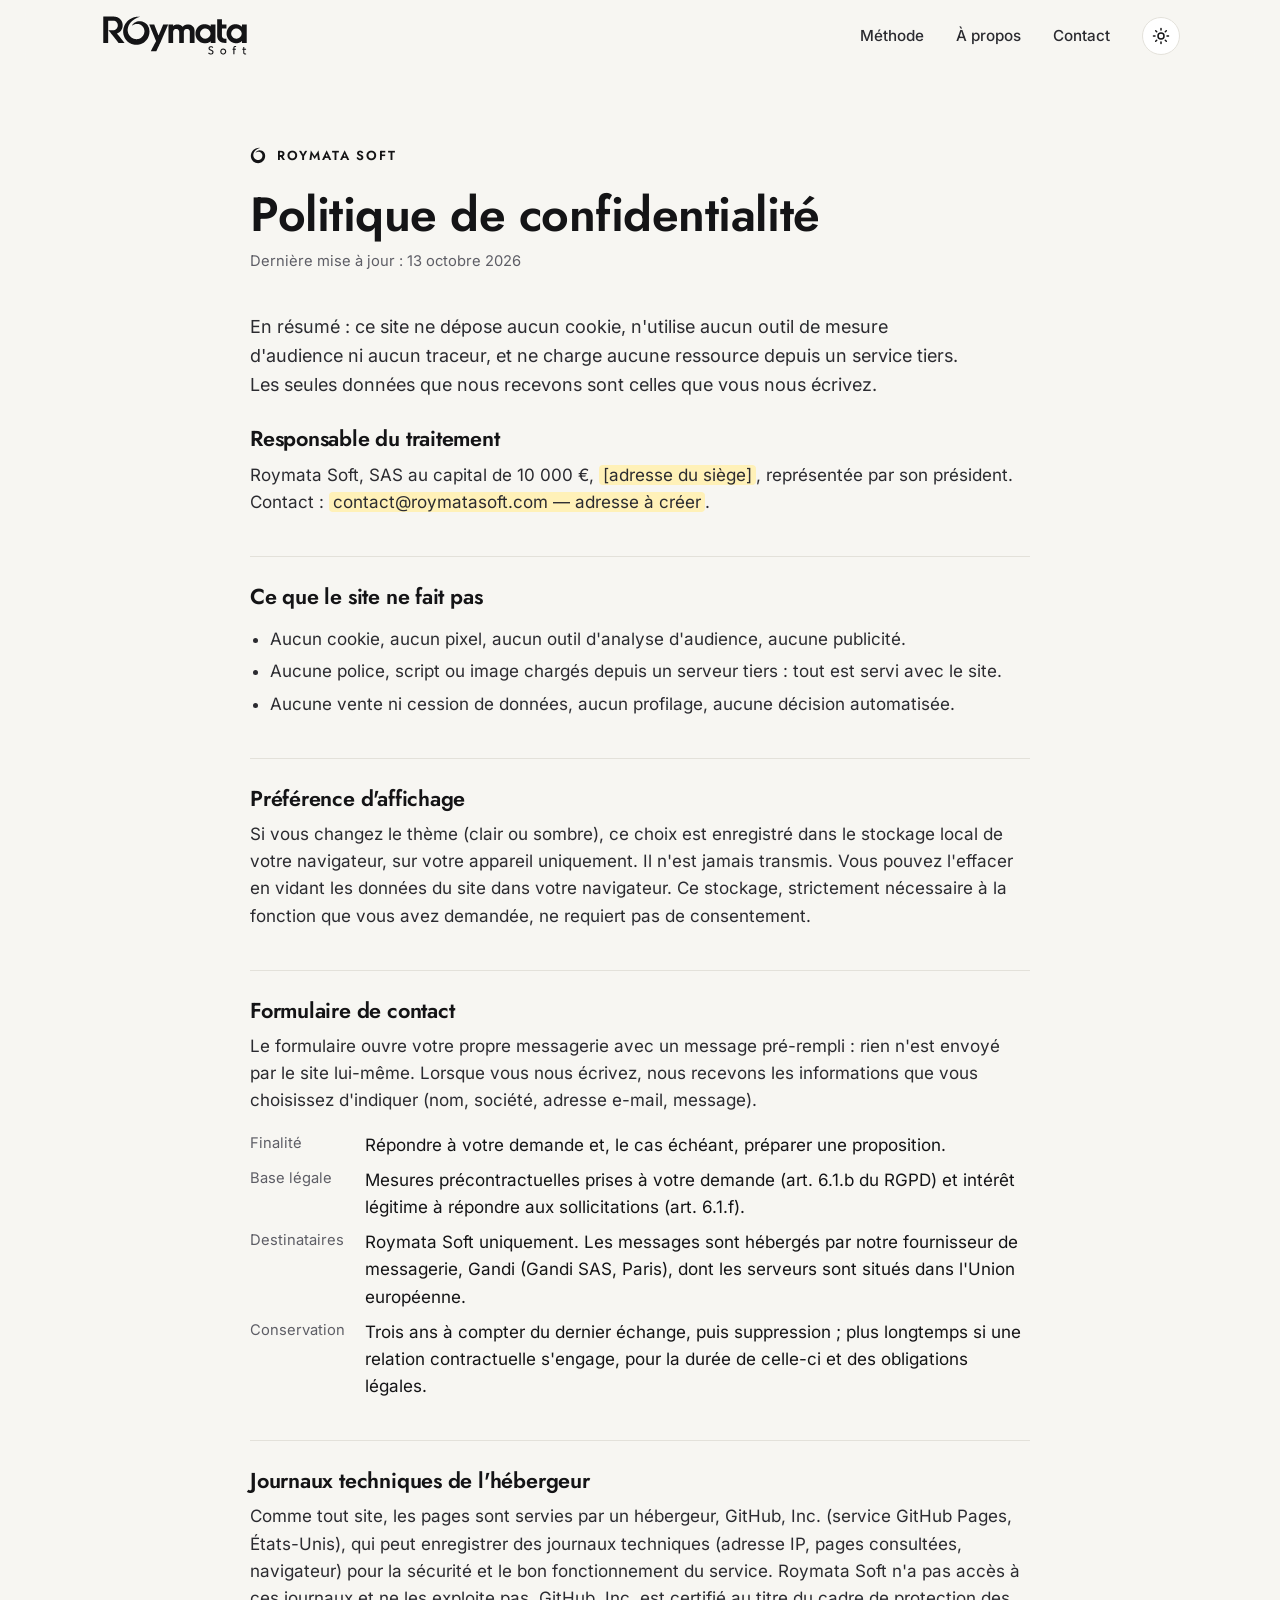
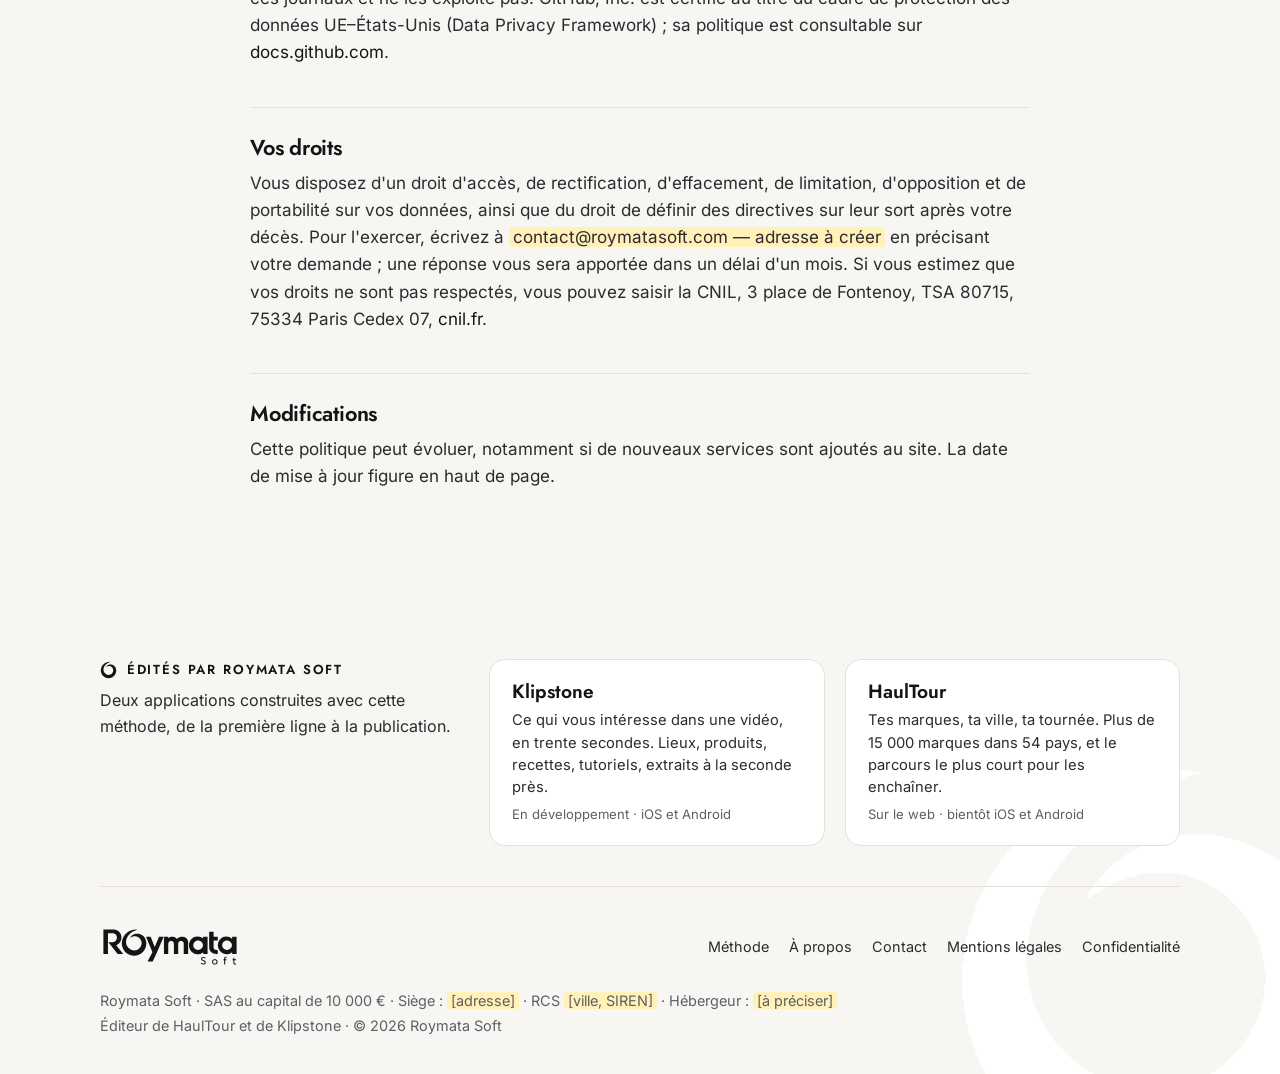
==== confidentialite/index.html @ a4905e88 "Pied de page : plus de liens vers Klipstone et HaulTour Co-Authored-By: Claude Fable 5.1 <noreply@an" ====
<!doctype html>
<html lang="fr">
<head>
<meta charset="utf-8">
<meta name="viewport" content="width=device-width, initial-scale=1">
<title>Politique de confidentialité — Roymata Soft</title>
<meta name="description" content="Politique de confidentialité de roymatasoft.com : aucun cookie, aucun traceur, données du formulaire de contact, vos droits.">
<meta name="robots" content="noindex, nofollow"><!-- brouillon : retirer cette ligne à la mise en ligne définitive -->
<link rel="icon" href="../assets/monogramme-noir.svg" type="image/svg+xml" media="(prefers-color-scheme: light)">
<link rel="icon" href="../assets/monogramme-blanc.svg" type="image/svg+xml" media="(prefers-color-scheme: dark)">
<script>
  (function(){try{var t=localStorage.getItem('theme');if(t)document.documentElement.setAttribute('data-theme',t);}catch(e){}})();
</script>
<style>
@font-face{font-family:'Inter';font-style:normal;font-weight:400;font-display:swap;src:url(../assets/fonts/inter-400-latin-ext.woff2) format('woff2');unicode-range:U+0100-02BA, U+02BD-02C5, U+02C7-02CC, U+02CE-02D7, U+02DD-02FF, U+0304, U+0308, U+0329, U+1D00-1DBF, U+1E00-1E9F, U+1EF2-1EFF, U+2020, U+20A0-20AB, U+20AD-20C4, U+2113, U+2C60-2C7F, U+A720-A7FF}
@font-face{font-family:'Inter';font-style:normal;font-weight:400;font-display:swap;src:url(../assets/fonts/inter-400-latin.woff2) format('woff2');unicode-range:U+0000-00FF, U+0131, U+0152-0153, U+02BB-02BC, U+02C6, U+02DA, U+02DC, U+0304, U+0308, U+0329, U+2000-206F, U+20AC, U+2122, U+2191, U+2193, U+2212, U+2215, U+FEFF, U+FFFD}
@font-face{font-family:'Inter';font-style:normal;font-weight:500;font-display:swap;src:url(../assets/fonts/inter-500-latin-ext.woff2) format('woff2');unicode-range:U+0100-02BA, U+02BD-02C5, U+02C7-02CC, U+02CE-02D7, U+02DD-02FF, U+0304, U+0308, U+0329, U+1D00-1DBF, U+1E00-1E9F, U+1EF2-1EFF, U+2020, U+20A0-20AB, U+20AD-20C4, U+2113, U+2C60-2C7F, U+A720-A7FF}
@font-face{font-family:'Inter';font-style:normal;font-weight:500;font-display:swap;src:url(../assets/fonts/inter-500-latin.woff2) format('woff2');unicode-range:U+0000-00FF, U+0131, U+0152-0153, U+02BB-02BC, U+02C6, U+02DA, U+02DC, U+0304, U+0308, U+0329, U+2000-206F, U+20AC, U+2122, U+2191, U+2193, U+2212, U+2215, U+FEFF, U+FFFD}
@font-face{font-family:'Inter';font-style:normal;font-weight:600;font-display:swap;src:url(../assets/fonts/inter-600-latin-ext.woff2) format('woff2');unicode-range:U+0100-02BA, U+02BD-02C5, U+02C7-02CC, U+02CE-02D7, U+02DD-02FF, U+0304, U+0308, U+0329, U+1D00-1DBF, U+1E00-1E9F, U+1EF2-1EFF, U+2020, U+20A0-20AB, U+20AD-20C4, U+2113, U+2C60-2C7F, U+A720-A7FF}
@font-face{font-family:'Inter';font-style:normal;font-weight:600;font-display:swap;src:url(../assets/fonts/inter-600-latin.woff2) format('woff2');unicode-range:U+0000-00FF, U+0131, U+0152-0153, U+02BB-02BC, U+02C6, U+02DA, U+02DC, U+0304, U+0308, U+0329, U+2000-206F, U+20AC, U+2122, U+2191, U+2193, U+2212, U+2215, U+FEFF, U+FFFD}
@font-face{font-family:'Jost';font-style:normal;font-weight:500;font-display:swap;src:url(../assets/fonts/jost-500-latin-ext.woff2) format('woff2');unicode-range:U+0100-02BA, U+02BD-02C5, U+02C7-02CC, U+02CE-02D7, U+02DD-02FF, U+0304, U+0308, U+0329, U+1D00-1DBF, U+1E00-1E9F, U+1EF2-1EFF, U+2020, U+20A0-20AB, U+20AD-20C4, U+2113, U+2C60-2C7F, U+A720-A7FF}
@font-face{font-family:'Jost';font-style:normal;font-weight:500;font-display:swap;src:url(../assets/fonts/jost-500-latin.woff2) format('woff2');unicode-range:U+0000-00FF, U+0131, U+0152-0153, U+02BB-02BC, U+02C6, U+02DA, U+02DC, U+0304, U+0308, U+0329, U+2000-206F, U+20AC, U+2122, U+2191, U+2193, U+2212, U+2215, U+FEFF, U+FFFD}
@font-face{font-family:'Jost';font-style:normal;font-weight:600;font-display:swap;src:url(../assets/fonts/jost-600-latin-ext.woff2) format('woff2');unicode-range:U+0100-02BA, U+02BD-02C5, U+02C7-02CC, U+02CE-02D7, U+02DD-02FF, U+0304, U+0308, U+0329, U+1D00-1DBF, U+1E00-1E9F, U+1EF2-1EFF, U+2020, U+20A0-20AB, U+20AD-20C4, U+2113, U+2C60-2C7F, U+A720-A7FF}
@font-face{font-family:'Jost';font-style:normal;font-weight:600;font-display:swap;src:url(../assets/fonts/jost-600-latin.woff2) format('woff2');unicode-range:U+0000-00FF, U+0131, U+0152-0153, U+02BB-02BC, U+02C6, U+02DA, U+02DC, U+0304, U+0308, U+0329, U+2000-206F, U+20AC, U+2122, U+2191, U+2193, U+2212, U+2215, U+FEFF, U+FFFD}
@font-face{font-family:'Jost';font-style:normal;font-weight:700;font-display:swap;src:url(../assets/fonts/jost-700-latin-ext.woff2) format('woff2');unicode-range:U+0100-02BA, U+02BD-02C5, U+02C7-02CC, U+02CE-02D7, U+02DD-02FF, U+0304, U+0308, U+0329, U+1D00-1DBF, U+1E00-1E9F, U+1EF2-1EFF, U+2020, U+20A0-20AB, U+20AD-20C4, U+2113, U+2C60-2C7F, U+A720-A7FF}
@font-face{font-family:'Jost';font-style:normal;font-weight:700;font-display:swap;src:url(../assets/fonts/jost-700-latin.woff2) format('woff2');unicode-range:U+0000-00FF, U+0131, U+0152-0153, U+02BB-02BC, U+02C6, U+02DA, U+02DC, U+0304, U+0308, U+0329, U+2000-206F, U+20AC, U+2122, U+2191, U+2193, U+2212, U+2215, U+FEFF, U+FFFD}
</style>
<style>
  /* ===== Charte Roymata Soft : jetons ===== */
  :root{
    --logo-url:url("data:image/svg+xml;utf8,%3Csvg xmlns='http://www.w3.org/2000/svg' viewBox='52 445 1151 333'%3E%3Cpath fill='black' fill-rule='evenodd' d='M 996 713 L 995 714 L 993 714 L 992 715 L 990 715 L 988 717 L 987 717 L 982 722 L 982 723 L 980 725 L 980 727 L 979 728 L 979 731 L 978 732 L 978 739 L 979 740 L 979 743 L 980 744 L 980 746 L 981 747 L 981 748 L 984 751 L 984 752 L 985 752 L 988 755 L 989 755 L 992 757 L 994 757 L 995 758 L 1006 758 L 1007 757 L 1009 757 L 1010 756 L 1012 756 L 1013 755 L 1014 755 L 1020 749 L 1020 748 L 1022 746 L 1022 744 L 1023 743 L 1023 741 L 1024 740 L 1024 731 L 1023 730 L 1023 728 L 1022 727 L 1022 725 L 1020 723 L 1020 722 L 1015 717 L 1014 717 L 1009 714 L 1006 714 L 1005 713 Z M 1001 720 L 1002 721 L 1006 721 L 1008 723 L 1009 723 L 1013 727 L 1013 728 L 1015 731 L 1015 740 L 1014 741 L 1013 744 L 1008 749 L 1007 749 L 1006 750 L 1004 750 L 1003 751 L 999 751 L 998 750 L 996 750 L 995 749 L 994 749 L 992 747 L 991 747 L 990 746 L 990 745 L 988 743 L 988 742 L 987 741 L 987 730 L 988 729 L 988 728 L 994 722 L 995 722 L 996 721 L 1000 721 Z M 1156 701 L 1156 713 L 1155 714 L 1149 714 L 1149 721 L 1155 721 L 1156 722 L 1156 748 L 1157 749 L 1157 751 L 1159 753 L 1159 754 L 1160 755 L 1161 755 L 1163 757 L 1165 757 L 1166 758 L 1176 758 L 1177 757 L 1179 757 L 1179 755 L 1178 754 L 1178 750 L 1175 750 L 1174 751 L 1172 751 L 1171 750 L 1168 750 L 1165 747 L 1165 746 L 1164 745 L 1164 723 L 1166 721 L 1178 721 L 1178 714 L 1166 714 L 1164 712 L 1164 701 Z M 902 694 L 901 695 L 898 695 L 897 696 L 896 696 L 894 698 L 893 698 L 890 701 L 890 702 L 888 705 L 888 707 L 887 708 L 887 713 L 888 714 L 888 717 L 889 718 L 889 719 L 894 724 L 897 725 L 899 727 L 901 727 L 902 728 L 903 728 L 906 730 L 908 730 L 909 731 L 910 731 L 912 733 L 913 733 L 915 735 L 915 736 L 917 739 L 917 743 L 916 744 L 916 745 L 911 750 L 908 750 L 907 751 L 904 751 L 903 750 L 900 750 L 899 749 L 896 748 L 891 743 L 890 743 L 884 749 L 887 752 L 888 752 L 893 756 L 895 756 L 896 757 L 898 757 L 899 758 L 911 758 L 912 757 L 915 757 L 916 756 L 917 756 L 919 754 L 920 754 L 924 749 L 924 747 L 925 746 L 925 743 L 926 742 L 926 739 L 925 738 L 925 734 L 924 733 L 924 732 L 922 730 L 922 729 L 920 727 L 919 727 L 917 725 L 916 725 L 915 724 L 914 724 L 909 721 L 907 721 L 906 720 L 905 720 L 904 719 L 901 718 L 896 713 L 896 708 L 897 707 L 897 706 L 899 704 L 900 704 L 903 702 L 909 702 L 910 703 L 912 703 L 914 705 L 915 705 L 918 708 L 919 708 L 921 706 L 921 705 L 924 702 L 920 698 L 919 698 L 914 695 L 911 695 L 910 694 Z M 1101 693 L 1097 693 L 1096 692 L 1092 692 L 1091 693 L 1088 693 L 1087 694 L 1086 694 L 1081 699 L 1081 700 L 1080 701 L 1080 704 L 1079 705 L 1079 713 L 1078 714 L 1073 714 L 1073 721 L 1078 721 L 1079 722 L 1079 756 L 1080 757 L 1088 757 L 1088 722 L 1089 721 L 1099 721 L 1099 714 L 1089 714 L 1088 713 L 1088 705 L 1089 704 L 1089 703 L 1091 701 L 1092 701 L 1093 700 L 1098 700 L 1099 701 L 1100 701 L 1100 698 L 1101 697 Z M 577 526 L 577 669 L 613 669 L 613 582 L 614 581 L 614 578 L 615 577 L 615 575 L 616 574 L 617 571 L 624 564 L 625 564 L 628 562 L 630 562 L 631 561 L 642 561 L 643 562 L 645 562 L 646 563 L 649 564 L 654 568 L 654 569 L 656 571 L 656 572 L 659 577 L 659 582 L 660 583 L 660 669 L 695 669 L 696 668 L 696 580 L 697 579 L 697 576 L 698 575 L 699 572 L 701 570 L 701 569 L 704 566 L 705 566 L 707 564 L 708 564 L 713 561 L 725 561 L 726 562 L 728 562 L 729 563 L 732 564 L 739 571 L 739 572 L 741 575 L 741 577 L 742 578 L 742 668 L 743 669 L 778 669 L 779 668 L 779 569 L 778 568 L 778 563 L 777 562 L 777 559 L 776 558 L 776 556 L 775 555 L 775 554 L 774 553 L 774 552 L 773 551 L 772 548 L 770 546 L 770 545 L 762 537 L 761 537 L 758 534 L 757 534 L 756 533 L 755 533 L 754 532 L 753 532 L 748 529 L 746 529 L 745 528 L 741 528 L 740 527 L 735 527 L 734 526 L 722 526 L 721 527 L 716 527 L 715 528 L 712 528 L 711 529 L 709 529 L 708 530 L 706 530 L 705 531 L 704 531 L 703 532 L 702 532 L 701 533 L 698 534 L 696 536 L 695 536 L 692 539 L 691 539 L 686 544 L 678 536 L 677 536 L 672 532 L 671 532 L 670 531 L 668 531 L 667 530 L 666 530 L 665 529 L 663 529 L 662 528 L 659 528 L 658 527 L 653 527 L 652 526 L 639 526 L 638 527 L 634 527 L 633 528 L 630 528 L 627 530 L 625 530 L 624 531 L 621 532 L 619 534 L 618 534 L 614 538 L 613 537 L 613 526 Z M 574 526 L 537 526 L 535 528 L 535 529 L 534 530 L 534 532 L 533 533 L 533 534 L 531 537 L 531 539 L 529 542 L 529 544 L 528 545 L 528 546 L 526 549 L 526 551 L 524 554 L 524 556 L 521 561 L 521 563 L 518 568 L 518 570 L 517 571 L 517 572 L 515 575 L 515 577 L 512 582 L 512 584 L 510 587 L 510 589 L 509 590 L 509 591 L 507 594 L 507 596 L 504 601 L 504 603 L 502 606 L 502 608 L 500 610 L 498 608 L 498 606 L 496 603 L 496 601 L 495 600 L 495 598 L 493 595 L 493 593 L 492 592 L 492 591 L 491 590 L 491 588 L 489 585 L 489 583 L 488 582 L 488 580 L 486 577 L 486 575 L 485 574 L 485 572 L 482 567 L 482 565 L 481 564 L 481 563 L 480 562 L 480 560 L 478 557 L 478 555 L 477 554 L 477 552 L 475 549 L 475 547 L 473 544 L 473 542 L 472 541 L 472 539 L 470 536 L 470 534 L 468 531 L 468 529 L 467 528 L 467 527 L 466 526 L 428 526 L 428 527 L 429 528 L 429 530 L 431 533 L 431 535 L 433 538 L 433 540 L 436 545 L 436 547 L 438 550 L 438 552 L 439 553 L 439 554 L 440 555 L 440 557 L 442 560 L 442 562 L 444 565 L 444 567 L 445 568 L 445 569 L 447 572 L 447 574 L 450 579 L 450 581 L 452 584 L 452 586 L 454 589 L 454 591 L 457 596 L 457 598 L 459 601 L 459 603 L 460 604 L 460 605 L 462 608 L 462 610 L 465 615 L 465 617 L 467 620 L 467 622 L 469 625 L 469 627 L 471 630 L 471 632 L 473 635 L 473 637 L 475 640 L 475 642 L 478 647 L 478 649 L 479 650 L 479 651 L 480 652 L 480 654 L 481 655 L 481 656 L 479 658 L 479 659 L 478 660 L 477 663 L 475 665 L 475 666 L 474 667 L 474 668 L 473 669 L 473 670 L 472 671 L 472 672 L 471 673 L 471 674 L 470 675 L 470 676 L 469 677 L 468 680 L 466 682 L 466 683 L 465 684 L 465 685 L 464 686 L 464 687 L 463 688 L 463 689 L 462 690 L 462 691 L 461 692 L 461 693 L 460 694 L 460 695 L 459 696 L 459 697 L 458 698 L 458 699 L 457 700 L 456 703 L 454 705 L 454 706 L 453 707 L 453 708 L 452 709 L 452 710 L 451 711 L 451 712 L 450 713 L 450 714 L 449 715 L 449 716 L 448 717 L 448 718 L 447 719 L 446 722 L 444 724 L 444 725 L 443 726 L 443 728 L 440 733 L 483 733 L 483 732 L 484 731 L 484 730 L 485 729 L 485 728 L 488 723 L 488 721 L 489 720 L 489 719 L 490 718 L 490 717 L 491 716 L 491 715 L 494 710 L 494 708 L 495 707 L 495 706 L 496 705 L 496 704 L 497 703 L 497 702 L 498 701 L 498 700 L 499 699 L 499 698 L 500 697 L 500 696 L 501 695 L 501 694 L 502 693 L 502 692 L 505 687 L 505 685 L 506 684 L 506 683 L 507 682 L 507 681 L 508 680 L 508 679 L 509 678 L 509 677 L 510 676 L 510 675 L 511 674 L 511 673 L 512 672 L 512 671 L 515 666 L 515 664 L 516 663 L 516 662 L 519 657 L 519 655 L 522 650 L 522 648 L 523 647 L 523 646 L 525 643 L 525 641 L 528 636 L 528 634 L 530 631 L 530 629 L 531 628 L 531 627 L 534 622 L 534 620 L 537 615 L 537 613 L 539 610 L 539 608 L 540 607 L 540 606 L 543 601 L 543 599 L 545 596 L 545 594 L 546 593 L 546 592 L 549 587 L 549 585 L 552 580 L 552 578 L 555 573 L 555 571 L 558 566 L 558 564 L 561 559 L 561 557 L 564 552 L 564 550 L 565 549 L 565 548 L 566 547 L 566 546 L 569 541 L 569 539 L 571 536 L 571 534 L 572 533 L 572 532 L 575 527 Z M 1044 548 L 1044 549 L 1041 552 L 1041 553 L 1039 555 L 1038 558 L 1036 560 L 1036 561 L 1033 566 L 1033 568 L 1031 571 L 1031 573 L 1030 574 L 1030 576 L 1029 577 L 1029 581 L 1028 582 L 1028 587 L 1027 588 L 1027 606 L 1028 607 L 1028 611 L 1029 612 L 1029 615 L 1030 616 L 1030 618 L 1031 619 L 1031 621 L 1032 622 L 1032 624 L 1033 625 L 1033 626 L 1034 627 L 1034 628 L 1035 629 L 1035 630 L 1036 631 L 1037 634 L 1039 636 L 1039 637 L 1041 639 L 1041 640 L 1044 643 L 1044 644 L 1054 654 L 1055 654 L 1058 657 L 1059 657 L 1064 661 L 1065 661 L 1066 662 L 1067 662 L 1068 663 L 1069 663 L 1070 664 L 1071 664 L 1076 667 L 1078 667 L 1079 668 L 1081 668 L 1082 669 L 1085 669 L 1086 670 L 1090 670 L 1091 671 L 1113 671 L 1114 670 L 1117 670 L 1118 669 L 1121 669 L 1122 668 L 1124 668 L 1125 667 L 1126 667 L 1127 666 L 1128 666 L 1129 665 L 1130 665 L 1131 664 L 1134 663 L 1136 661 L 1137 661 L 1139 659 L 1140 659 L 1144 655 L 1145 655 L 1146 656 L 1146 669 L 1183 669 L 1183 527 L 1182 526 L 1146 526 L 1146 539 L 1145 540 L 1146 541 L 1144 543 L 1139 538 L 1138 538 L 1133 534 L 1132 534 L 1131 533 L 1130 533 L 1129 532 L 1128 532 L 1123 529 L 1121 529 L 1120 528 L 1118 528 L 1117 527 L 1115 527 L 1114 526 L 1110 526 L 1109 525 L 1104 525 L 1103 524 L 1090 524 L 1089 525 L 1083 525 L 1082 526 L 1079 526 L 1078 527 L 1075 527 L 1074 528 L 1072 528 L 1071 529 L 1070 529 L 1069 530 L 1068 530 L 1067 531 L 1066 531 L 1065 532 L 1064 532 L 1063 533 L 1060 534 L 1058 536 L 1057 536 L 1055 538 L 1054 538 Z M 1094 558 L 1111 558 L 1112 559 L 1114 559 L 1115 560 L 1117 560 L 1118 561 L 1119 561 L 1120 562 L 1123 563 L 1125 565 L 1126 565 L 1130 569 L 1131 569 L 1133 571 L 1133 572 L 1137 576 L 1137 577 L 1139 579 L 1139 580 L 1141 583 L 1141 585 L 1142 586 L 1142 588 L 1143 589 L 1143 593 L 1144 594 L 1144 600 L 1143 601 L 1143 605 L 1142 606 L 1142 608 L 1141 609 L 1141 611 L 1140 612 L 1140 613 L 1138 615 L 1138 616 L 1136 618 L 1136 619 L 1128 627 L 1127 627 L 1122 631 L 1121 631 L 1118 633 L 1116 633 L 1115 634 L 1113 634 L 1112 635 L 1108 635 L 1107 636 L 1099 636 L 1098 635 L 1094 635 L 1093 634 L 1090 634 L 1089 633 L 1088 633 L 1087 632 L 1086 632 L 1085 631 L 1082 630 L 1080 628 L 1079 628 L 1069 618 L 1068 615 L 1066 613 L 1066 611 L 1064 608 L 1064 605 L 1063 604 L 1063 599 L 1062 598 L 1062 596 L 1063 595 L 1063 589 L 1064 588 L 1064 586 L 1065 585 L 1065 583 L 1066 582 L 1066 581 L 1067 580 L 1068 577 L 1070 575 L 1070 574 L 1080 564 L 1081 564 L 1082 563 L 1083 563 L 1088 560 L 1090 560 L 1091 559 L 1093 559 Z M 803 548 L 803 549 L 800 552 L 800 553 L 796 558 L 796 559 L 795 560 L 795 561 L 794 562 L 794 563 L 791 568 L 791 570 L 790 571 L 790 573 L 789 574 L 789 576 L 788 577 L 788 580 L 787 581 L 787 586 L 786 587 L 786 608 L 787 609 L 787 613 L 788 614 L 788 617 L 789 618 L 789 620 L 790 621 L 790 623 L 791 624 L 791 626 L 792 627 L 792 628 L 793 629 L 793 630 L 794 631 L 794 632 L 795 633 L 796 636 L 798 638 L 798 639 L 800 641 L 800 642 L 804 646 L 804 647 L 812 655 L 813 655 L 816 658 L 817 658 L 819 660 L 822 661 L 824 663 L 825 663 L 828 665 L 830 665 L 833 667 L 835 667 L 836 668 L 838 668 L 839 669 L 841 669 L 842 670 L 847 670 L 848 671 L 859 671 L 860 672 L 861 672 L 862 671 L 872 671 L 873 670 L 877 670 L 878 669 L 881 669 L 884 667 L 886 667 L 887 666 L 888 666 L 889 665 L 890 665 L 891 664 L 894 663 L 896 661 L 897 661 L 899 659 L 900 659 L 903 656 L 904 657 L 904 668 L 905 669 L 941 669 L 941 526 L 905 526 L 904 527 L 904 539 L 903 540 L 902 540 L 899 537 L 898 537 L 896 535 L 895 535 L 894 534 L 893 534 L 892 533 L 891 533 L 890 532 L 889 532 L 884 529 L 882 529 L 881 528 L 879 528 L 878 527 L 876 527 L 875 526 L 871 526 L 870 525 L 864 525 L 863 524 L 849 524 L 848 525 L 842 525 L 841 526 L 838 526 L 837 527 L 835 527 L 834 528 L 832 528 L 831 529 L 829 529 L 828 530 L 827 530 L 826 531 L 825 531 L 824 532 L 821 533 L 819 535 L 818 535 L 816 537 L 815 537 L 812 540 L 811 540 Z M 853 558 L 869 558 L 870 559 L 872 559 L 873 560 L 875 560 L 876 561 L 878 561 L 879 562 L 880 562 L 882 564 L 883 564 L 885 566 L 886 566 L 894 574 L 894 575 L 897 578 L 897 579 L 900 584 L 900 586 L 901 587 L 901 590 L 902 591 L 902 603 L 901 604 L 901 607 L 900 608 L 900 610 L 899 611 L 898 614 L 896 616 L 896 617 L 894 619 L 894 620 L 888 626 L 887 626 L 884 629 L 883 629 L 881 631 L 880 631 L 879 632 L 877 632 L 876 633 L 875 633 L 874 634 L 872 634 L 871 635 L 866 635 L 865 636 L 857 636 L 856 635 L 852 635 L 851 634 L 849 634 L 846 632 L 844 632 L 843 631 L 842 631 L 840 629 L 839 629 L 836 626 L 835 626 L 831 622 L 831 621 L 828 618 L 828 617 L 826 615 L 826 614 L 824 611 L 824 609 L 823 608 L 823 605 L 822 604 L 822 599 L 821 598 L 821 596 L 822 595 L 822 589 L 823 588 L 823 586 L 824 585 L 824 583 L 825 582 L 825 581 L 826 580 L 827 577 L 829 575 L 829 574 L 838 565 L 839 565 L 841 563 L 842 563 L 847 560 L 849 560 L 850 559 L 852 559 Z M 954 485 L 954 621 L 955 622 L 955 626 L 956 627 L 956 630 L 957 631 L 957 633 L 959 636 L 959 638 L 960 639 L 961 642 L 963 644 L 963 645 L 966 648 L 966 649 L 973 656 L 974 656 L 977 659 L 978 659 L 979 660 L 980 660 L 981 661 L 982 661 L 983 662 L 984 662 L 989 665 L 991 665 L 992 666 L 995 666 L 996 667 L 999 667 L 1000 668 L 1009 668 L 1010 669 L 1025 669 L 1026 668 L 1026 636 L 1010 636 L 1009 635 L 1006 635 L 1005 634 L 1004 634 L 1003 633 L 1000 632 L 994 626 L 994 625 L 992 622 L 992 620 L 991 619 L 991 559 L 992 558 L 1026 558 L 1026 527 L 1025 526 L 992 526 L 991 525 L 991 485 Z M 357 467 L 351 467 L 350 466 L 335 466 L 334 467 L 326 467 L 325 468 L 320 468 L 319 469 L 316 469 L 315 470 L 312 470 L 311 471 L 309 471 L 308 472 L 306 472 L 305 473 L 303 473 L 302 474 L 300 474 L 297 476 L 295 476 L 294 477 L 293 477 L 292 478 L 291 478 L 290 479 L 289 479 L 288 480 L 285 481 L 283 483 L 280 484 L 278 486 L 277 486 L 275 488 L 274 488 L 271 491 L 270 491 L 267 494 L 266 494 L 253 507 L 253 508 L 249 512 L 249 513 L 246 516 L 246 517 L 242 522 L 242 523 L 241 524 L 241 525 L 240 526 L 240 527 L 239 528 L 239 529 L 238 530 L 238 531 L 237 532 L 237 533 L 234 538 L 234 540 L 233 541 L 233 543 L 232 544 L 232 546 L 231 547 L 231 549 L 230 550 L 230 552 L 229 553 L 229 556 L 228 557 L 228 562 L 227 563 L 227 570 L 226 571 L 226 590 L 227 591 L 227 597 L 228 598 L 228 603 L 229 604 L 229 607 L 230 608 L 230 610 L 231 611 L 231 613 L 232 614 L 232 616 L 233 617 L 233 619 L 235 622 L 235 624 L 236 625 L 236 626 L 237 627 L 237 628 L 238 629 L 239 632 L 241 634 L 241 635 L 242 636 L 242 637 L 244 639 L 244 640 L 247 643 L 247 644 L 251 648 L 251 649 L 261 659 L 262 659 L 266 663 L 267 663 L 270 666 L 271 666 L 273 668 L 276 669 L 278 671 L 279 671 L 280 672 L 281 672 L 282 673 L 283 673 L 284 674 L 285 674 L 290 677 L 292 677 L 293 678 L 295 678 L 296 679 L 298 679 L 299 680 L 301 680 L 302 681 L 306 681 L 307 682 L 311 682 L 312 683 L 320 683 L 321 684 L 337 684 L 338 683 L 345 683 L 346 682 L 350 682 L 351 681 L 354 681 L 355 680 L 358 680 L 359 679 L 361 679 L 362 678 L 364 678 L 367 676 L 369 676 L 370 675 L 371 675 L 372 674 L 373 674 L 374 673 L 377 672 L 379 670 L 382 669 L 384 667 L 385 667 L 387 665 L 388 665 L 391 662 L 392 662 L 407 647 L 407 646 L 410 643 L 410 642 L 413 639 L 414 636 L 416 634 L 416 633 L 417 632 L 417 631 L 418 630 L 418 629 L 419 628 L 419 627 L 422 622 L 422 620 L 423 619 L 423 617 L 425 614 L 425 611 L 426 610 L 426 607 L 427 606 L 427 603 L 428 602 L 428 598 L 429 597 L 429 588 L 430 587 L 430 577 L 429 576 L 429 568 L 428 567 L 428 563 L 427 562 L 427 558 L 426 557 L 426 555 L 425 554 L 425 551 L 424 550 L 424 548 L 421 543 L 421 541 L 419 539 L 418 536 L 416 534 L 416 533 L 414 531 L 414 530 L 411 527 L 411 526 L 405 520 L 404 520 L 400 516 L 399 516 L 394 512 L 393 512 L 392 511 L 391 511 L 390 510 L 389 510 L 388 509 L 387 509 L 382 506 L 380 506 L 379 505 L 377 505 L 376 504 L 373 504 L 372 503 L 369 503 L 368 502 L 363 502 L 362 501 L 344 501 L 343 502 L 338 502 L 337 503 L 334 503 L 333 504 L 331 504 L 330 505 L 328 505 L 327 506 L 326 506 L 325 507 L 324 507 L 323 508 L 322 508 L 321 509 L 320 509 L 319 510 L 316 511 L 314 513 L 313 513 L 310 516 L 309 516 L 300 525 L 300 526 L 297 529 L 297 530 L 295 532 L 295 533 L 293 536 L 296 535 L 298 533 L 301 532 L 303 530 L 304 530 L 305 529 L 306 529 L 311 526 L 313 526 L 316 524 L 319 524 L 320 523 L 323 523 L 324 522 L 343 522 L 344 523 L 348 523 L 349 524 L 351 524 L 352 525 L 354 525 L 355 526 L 356 526 L 357 527 L 358 527 L 359 528 L 360 528 L 361 529 L 364 530 L 366 532 L 367 532 L 379 544 L 379 545 L 382 548 L 382 549 L 383 550 L 383 551 L 384 552 L 384 553 L 387 558 L 387 560 L 388 561 L 388 564 L 389 565 L 389 568 L 390 569 L 390 574 L 391 575 L 391 582 L 390 583 L 390 589 L 389 590 L 389 593 L 388 594 L 388 597 L 387 598 L 387 600 L 386 601 L 386 602 L 385 603 L 385 604 L 384 605 L 384 606 L 383 607 L 382 610 L 380 612 L 380 613 L 378 615 L 378 616 L 367 627 L 366 627 L 363 630 L 362 630 L 360 632 L 359 632 L 358 633 L 357 633 L 352 636 L 350 636 L 349 637 L 347 637 L 346 638 L 342 638 L 341 639 L 335 639 L 334 640 L 325 640 L 324 639 L 318 639 L 317 638 L 314 638 L 313 637 L 310 637 L 309 636 L 307 636 L 306 635 L 305 635 L 304 634 L 303 634 L 302 633 L 301 633 L 300 632 L 299 632 L 298 631 L 295 630 L 293 628 L 292 628 L 289 625 L 288 625 L 276 613 L 276 612 L 273 609 L 273 608 L 271 606 L 271 605 L 270 604 L 270 603 L 269 602 L 269 601 L 268 600 L 268 599 L 265 594 L 265 592 L 264 591 L 264 588 L 263 587 L 263 584 L 262 583 L 262 577 L 261 576 L 261 563 L 262 562 L 262 556 L 263 555 L 263 551 L 264 550 L 264 547 L 265 546 L 265 544 L 266 543 L 266 541 L 267 540 L 267 539 L 268 538 L 268 536 L 269 535 L 269 534 L 270 533 L 270 532 L 271 531 L 271 530 L 272 529 L 273 526 L 275 524 L 276 521 L 279 518 L 279 517 L 282 514 L 282 513 L 288 507 L 288 506 L 293 501 L 294 501 L 300 495 L 301 495 L 308 489 L 309 489 L 314 485 L 317 484 L 319 482 L 320 482 L 321 481 L 322 481 L 323 480 L 324 480 L 325 479 L 326 479 L 327 478 L 328 478 L 333 475 L 335 475 L 336 474 L 337 474 L 338 473 L 340 473 L 343 471 L 345 471 L 346 470 L 348 470 L 349 469 L 351 469 L 352 468 L 355 468 L 356 467 Z M 73 465 L 72 466 L 72 668 L 73 669 L 109 669 L 110 668 L 110 498 L 111 497 L 157 497 L 158 498 L 160 498 L 161 499 L 163 499 L 164 500 L 167 501 L 170 504 L 171 504 L 176 509 L 176 510 L 179 513 L 179 514 L 180 515 L 180 516 L 183 521 L 183 524 L 184 525 L 184 531 L 185 532 L 185 534 L 184 535 L 184 541 L 183 542 L 183 545 L 181 548 L 181 550 L 179 552 L 178 555 L 174 559 L 174 560 L 173 561 L 172 561 L 168 565 L 167 565 L 165 567 L 164 567 L 163 568 L 161 568 L 160 569 L 158 569 L 157 570 L 153 570 L 152 571 L 112 571 L 115 574 L 115 575 L 120 580 L 120 581 L 125 586 L 125 587 L 129 591 L 129 592 L 133 596 L 133 597 L 137 601 L 137 602 L 142 607 L 142 608 L 145 611 L 145 612 L 149 616 L 149 617 L 152 620 L 152 621 L 157 626 L 157 627 L 160 630 L 160 631 L 164 635 L 164 636 L 172 645 L 172 646 L 175 649 L 175 650 L 179 654 L 179 655 L 182 658 L 182 659 L 186 663 L 186 664 L 189 667 L 189 668 L 190 669 L 236 669 L 236 668 L 234 666 L 234 665 L 230 661 L 230 660 L 226 656 L 226 655 L 222 651 L 222 650 L 218 646 L 218 645 L 214 641 L 214 640 L 210 636 L 210 635 L 206 631 L 206 630 L 202 626 L 202 625 L 198 621 L 198 620 L 194 616 L 194 615 L 190 611 L 190 610 L 186 606 L 186 605 L 182 601 L 182 600 L 179 597 L 179 596 L 180 595 L 181 595 L 182 594 L 184 594 L 185 593 L 186 593 L 187 592 L 190 591 L 192 589 L 193 589 L 196 586 L 197 586 L 209 574 L 209 573 L 213 568 L 213 567 L 214 566 L 214 565 L 215 564 L 215 563 L 218 558 L 218 556 L 219 555 L 219 553 L 220 552 L 220 549 L 221 548 L 221 543 L 222 542 L 222 523 L 221 522 L 221 517 L 220 516 L 220 513 L 219 512 L 219 510 L 218 509 L 218 507 L 217 506 L 217 505 L 216 504 L 216 503 L 215 502 L 215 501 L 214 500 L 213 497 L 211 495 L 211 494 L 209 492 L 209 491 L 198 480 L 197 480 L 195 478 L 194 478 L 189 474 L 188 474 L 183 471 L 181 471 L 180 470 L 178 470 L 177 469 L 175 469 L 174 468 L 172 468 L 171 467 L 167 467 L 166 466 L 159 466 L 158 465 Z'/%3E%3C/svg%3E");
    --mono-url:url("data:image/svg+xml;utf8,%3Csvg xmlns='http://www.w3.org/2000/svg' viewBox='214 454 228 242'%3E%3Cpath fill='black' fill-rule='evenodd' d='M 357 467 L 351 467 L 350 466 L 335 466 L 334 467 L 326 467 L 325 468 L 320 468 L 319 469 L 316 469 L 315 470 L 312 470 L 311 471 L 309 471 L 308 472 L 306 472 L 305 473 L 303 473 L 302 474 L 300 474 L 297 476 L 295 476 L 294 477 L 293 477 L 292 478 L 291 478 L 290 479 L 289 479 L 288 480 L 285 481 L 283 483 L 280 484 L 278 486 L 277 486 L 275 488 L 274 488 L 271 491 L 270 491 L 267 494 L 266 494 L 253 507 L 253 508 L 249 512 L 249 513 L 246 516 L 246 517 L 242 522 L 242 523 L 241 524 L 241 525 L 240 526 L 240 527 L 239 528 L 239 529 L 238 530 L 238 531 L 237 532 L 237 533 L 234 538 L 234 540 L 233 541 L 233 543 L 232 544 L 232 546 L 231 547 L 231 549 L 230 550 L 230 552 L 229 553 L 229 556 L 228 557 L 228 562 L 227 563 L 227 570 L 226 571 L 226 590 L 227 591 L 227 597 L 228 598 L 228 603 L 229 604 L 229 607 L 230 608 L 230 610 L 231 611 L 231 613 L 232 614 L 232 616 L 233 617 L 233 619 L 235 622 L 235 624 L 236 625 L 236 626 L 237 627 L 237 628 L 238 629 L 239 632 L 241 634 L 241 635 L 242 636 L 242 637 L 244 639 L 244 640 L 247 643 L 247 644 L 251 648 L 251 649 L 261 659 L 262 659 L 266 663 L 267 663 L 270 666 L 271 666 L 273 668 L 276 669 L 278 671 L 279 671 L 280 672 L 281 672 L 282 673 L 283 673 L 284 674 L 285 674 L 290 677 L 292 677 L 293 678 L 295 678 L 296 679 L 298 679 L 299 680 L 301 680 L 302 681 L 306 681 L 307 682 L 311 682 L 312 683 L 320 683 L 321 684 L 337 684 L 338 683 L 345 683 L 346 682 L 350 682 L 351 681 L 354 681 L 355 680 L 358 680 L 359 679 L 361 679 L 362 678 L 364 678 L 367 676 L 369 676 L 370 675 L 371 675 L 372 674 L 373 674 L 374 673 L 377 672 L 379 670 L 382 669 L 384 667 L 385 667 L 387 665 L 388 665 L 391 662 L 392 662 L 407 647 L 407 646 L 410 643 L 410 642 L 413 639 L 414 636 L 416 634 L 416 633 L 417 632 L 417 631 L 418 630 L 418 629 L 419 628 L 419 627 L 422 622 L 422 620 L 423 619 L 423 617 L 425 614 L 425 611 L 426 610 L 426 607 L 427 606 L 427 603 L 428 602 L 428 598 L 429 597 L 429 588 L 430 587 L 430 577 L 429 576 L 429 568 L 428 567 L 428 563 L 427 562 L 427 558 L 426 557 L 426 555 L 425 554 L 425 551 L 424 550 L 424 548 L 421 543 L 421 541 L 419 539 L 418 536 L 416 534 L 416 533 L 414 531 L 414 530 L 411 527 L 411 526 L 405 520 L 404 520 L 400 516 L 399 516 L 394 512 L 393 512 L 392 511 L 391 511 L 390 510 L 389 510 L 388 509 L 387 509 L 382 506 L 380 506 L 379 505 L 377 505 L 376 504 L 373 504 L 372 503 L 369 503 L 368 502 L 363 502 L 362 501 L 344 501 L 343 502 L 338 502 L 337 503 L 334 503 L 333 504 L 331 504 L 330 505 L 328 505 L 327 506 L 326 506 L 325 507 L 324 507 L 323 508 L 322 508 L 321 509 L 320 509 L 319 510 L 316 511 L 314 513 L 313 513 L 310 516 L 309 516 L 300 525 L 300 526 L 297 529 L 297 530 L 295 532 L 295 533 L 293 536 L 296 535 L 298 533 L 301 532 L 303 530 L 304 530 L 305 529 L 306 529 L 311 526 L 313 526 L 316 524 L 319 524 L 320 523 L 323 523 L 324 522 L 343 522 L 344 523 L 348 523 L 349 524 L 351 524 L 352 525 L 354 525 L 355 526 L 356 526 L 357 527 L 358 527 L 359 528 L 360 528 L 361 529 L 364 530 L 366 532 L 367 532 L 379 544 L 379 545 L 382 548 L 382 549 L 383 550 L 383 551 L 384 552 L 384 553 L 387 558 L 387 560 L 388 561 L 388 564 L 389 565 L 389 568 L 390 569 L 390 574 L 391 575 L 391 582 L 390 583 L 390 589 L 389 590 L 389 593 L 388 594 L 388 597 L 387 598 L 387 600 L 386 601 L 386 602 L 385 603 L 385 604 L 384 605 L 384 606 L 383 607 L 382 610 L 380 612 L 380 613 L 378 615 L 378 616 L 367 627 L 366 627 L 363 630 L 362 630 L 360 632 L 359 632 L 358 633 L 357 633 L 352 636 L 350 636 L 349 637 L 347 637 L 346 638 L 342 638 L 341 639 L 335 639 L 334 640 L 325 640 L 324 639 L 318 639 L 317 638 L 314 638 L 313 637 L 310 637 L 309 636 L 307 636 L 306 635 L 305 635 L 304 634 L 303 634 L 302 633 L 301 633 L 300 632 L 299 632 L 298 631 L 295 630 L 293 628 L 292 628 L 289 625 L 288 625 L 276 613 L 276 612 L 273 609 L 273 608 L 271 606 L 271 605 L 270 604 L 270 603 L 269 602 L 269 601 L 268 600 L 268 599 L 265 594 L 265 592 L 264 591 L 264 588 L 263 587 L 263 584 L 262 583 L 262 577 L 261 576 L 261 563 L 262 562 L 262 556 L 263 555 L 263 551 L 264 550 L 264 547 L 265 546 L 265 544 L 266 543 L 266 541 L 267 540 L 267 539 L 268 538 L 268 536 L 269 535 L 269 534 L 270 533 L 270 532 L 271 531 L 271 530 L 272 529 L 273 526 L 275 524 L 276 521 L 279 518 L 279 517 L 282 514 L 282 513 L 288 507 L 288 506 L 293 501 L 294 501 L 300 495 L 301 495 L 308 489 L 309 489 L 314 485 L 317 484 L 319 482 L 320 482 L 321 481 L 322 481 L 323 480 L 324 480 L 325 479 L 326 479 L 327 478 L 328 478 L 333 475 L 335 475 L 336 474 L 337 474 L 338 473 L 340 473 L 343 471 L 345 471 L 346 470 L 348 470 L 349 469 L 351 469 L 352 468 L 355 468 L 356 467 Z'/%3E%3C/svg%3E");
    --papier:#F7F6F2; --craie:#FFFFFF; --encre:#141416; --texte:#2B2B30; --graphite:#5E5E66;
    --filet:#E3E1DA; --accent-clair:#ECEAE4;
    --marque:#FFF1B8; --ombre:0 1px 2px rgba(20,20,22,.05),0 14px 36px -18px rgba(20,20,22,.22);
    --rayon:16px; --max:1120px;
    --fond:var(--papier); --surface:var(--craie); --accent:var(--encre); --accent-fort:var(--encre); --accent-doux:var(--accent-clair); --discret:var(--graphite); --sur-accent:var(--papier);
    color-scheme:light;
  }
  @media (prefers-color-scheme:dark){
    :root:not([data-theme="light"]){
      --fond:#0F0F12; --surface:#18181D; --encre:#F2F1EC; --texte:#D6D5D0; --discret:#A1A1A8;
      --filet:#2A2A31; --accent:#F2F1EC; --accent-fort:#FFFFFF; --accent-doux:#26262C; --sur-accent:#0F0F12;
      --marque:#5A4A12; --ombre:0 1px 2px rgba(0,0,0,.35),0 14px 36px -18px rgba(0,0,0,.7);
      color-scheme:dark;
    }
  }
  :root[data-theme="dark"]{
    --fond:#0F0F12; --surface:#18181D; --encre:#F2F1EC; --texte:#D6D5D0; --discret:#A1A1A8;
    --filet:#2A2A31; --accent:#F2F1EC; --accent-fort:#FFFFFF; --accent-doux:#26262C; --sur-accent:#0F0F12;
    --marque:#5A4A12; --ombre:0 1px 2px rgba(0,0,0,.35),0 14px 36px -18px rgba(0,0,0,.7);
    color-scheme:dark;
  }

  *{box-sizing:border-box}
  html{scroll-behavior:smooth;scroll-padding-top:84px}
  body{margin:0;background:var(--fond);color:var(--texte);font:400 17px/1.6 Inter,system-ui,-apple-system,"Segoe UI",sans-serif;-webkit-font-smoothing:antialiased}
  h1,h2,h3,h4{font-family:Jost,Inter,system-ui,sans-serif;color:var(--encre);letter-spacing:-.01em;margin:0}
  h1{font-size:clamp(2.3rem,5.6vw,4rem);line-height:1.04;font-weight:600}
  h2{font-size:clamp(1.8rem,3.6vw,2.7rem);line-height:1.12;font-weight:600}
  h3{font-size:1.25rem;line-height:1.3;font-weight:600}
  p{margin:0 0 1em}
  a{color:var(--accent-fort);text-decoration:none}
  a:hover{text-decoration:underline;text-underline-offset:3px}
  .wrap{max-width:var(--max);margin:0 auto;padding:0 20px}
  .skip{position:absolute;left:-999px;top:8px;background:var(--accent);color:var(--sur-accent);padding:8px 12px;border-radius:8px}
  .skip:focus{left:8px;z-index:100}

  /* Logo et monogramme : masques CSS, la couleur suit le texte */
  .logo{display:inline-block;width:150px;aspect-ratio:1151/333;background:currentColor;color:var(--encre);-webkit-mask:var(--logo-url) no-repeat center/contain;mask:var(--logo-url) no-repeat center/contain}
  .mono{display:inline-block;width:1em;aspect-ratio:228/242;background:currentColor;-webkit-mask:var(--mono-url) no-repeat center/contain;mask:var(--mono-url) no-repeat center/contain;vertical-align:-.15em}

  /* En-tête */
  header{position:sticky;top:0;z-index:50;background:color-mix(in srgb,var(--fond) 84%,transparent);backdrop-filter:blur(12px);border-bottom:1px solid transparent;transition:border-color .2s}
  header.defile{border-bottom-color:var(--filet)}
  .barre{display:flex;align-items:center;gap:18px;height:72px}
  .barre .logo{flex:none}
  nav{margin-left:auto;display:flex;gap:4px}
  nav a{color:var(--texte);font-weight:500;font-size:.95rem;padding:8px 14px;border-radius:999px}
  nav a:hover{background:var(--accent-doux);text-decoration:none;color:var(--encre)}
  .theme{flex:none;border:1px solid var(--filet);background:var(--surface);color:var(--encre);width:38px;height:38px;border-radius:50%;cursor:pointer;display:grid;place-items:center}
  .theme svg{width:18px;height:18px}
  .theme .lune{display:none}
  :root[data-theme="dark"] .theme .lune{display:block} :root[data-theme="dark"] .theme .soleil{display:none}
  @media (prefers-color-scheme:dark){:root:not([data-theme="light"]) .theme .lune{display:block} :root:not([data-theme="light"]) .theme .soleil{display:none}}
  @media (max-width:640px){.barre{flex-wrap:wrap;height:auto;padding:10px 0 6px} .barre .logo{width:124px} .theme{margin-left:auto} nav{order:3;width:100%;margin-left:0;gap:2px;flex-wrap:wrap} nav a{padding:6px 10px;font-size:.9rem}}

  /* Boutons */
  .btn{display:inline-flex;align-items:center;gap:10px;padding:13px 22px;border-radius:999px;font-weight:600;font-size:.98rem;border:1px solid transparent;cursor:pointer;transition:transform .15s,background .15s,border-color .15s;font-family:Jost,Inter,sans-serif;letter-spacing:.01em}
  .btn:hover{text-decoration:none;transform:translateY(-1px)}
  .btn-plein{background:var(--encre);color:var(--fond)}
  .btn-plein:hover{background:var(--graphite);color:#fff}
  .btn-ligne{border-color:var(--filet);color:var(--encre);background:var(--surface)}
  .btn-ligne:hover{border-color:var(--accent)}
  .btn svg{width:16px;height:16px}

  /* Sections */
  section{padding:96px 0}
  .surtitre{display:inline-flex;align-items:center;gap:10px;color:var(--accent-fort);font-weight:600;font-size:.82rem;letter-spacing:.14em;text-transform:uppercase;margin-bottom:16px;font-family:Jost,Inter,sans-serif}
  .surtitre .mono{font-size:1.05rem}
  .intro{font-size:1.12rem;color:var(--discret);max-width:720px;margin:14px 0 0}
  .grille{display:grid;gap:20px;margin-top:40px}
  .g2{grid-template-columns:repeat(auto-fit,minmax(300px,1fr))}
  .carte{background:var(--surface);border:1px solid var(--filet);border-radius:var(--rayon);padding:28px;box-shadow:var(--ombre)}
  .etiquette{display:inline-block;font-size:.78rem;font-weight:600;padding:4px 11px;border-radius:999px;background:var(--accent-doux);color:var(--accent-fort);letter-spacing:.02em}
  mark.a-completer{background:var(--marque);color:inherit;padding:0 4px;border-radius:4px}
  .alt{background:var(--surface);border-top:1px solid var(--filet);border-bottom:1px solid var(--filet)}
  .alt .carte{background:var(--fond);box-shadow:none}
  @media (max-width:860px){section{padding:64px 0}}

  /* Apparition au défilement */
  .reveal{opacity:0;transform:translateY(18px);transition:opacity .7s ease,transform .7s ease}
  .reveal.in{opacity:1;transform:none}
  @media (prefers-reduced-motion:reduce){.reveal{opacity:1;transform:none;transition:none}}

  /* ===== Accueil ===== */
  .hero{padding:72px 0 64px;position:relative;overflow:hidden}
  .hero .wrap{display:grid;gap:48px;grid-template-columns:1.1fr .9fr;align-items:center}
  .hero p.lead{font-size:1.18rem;color:var(--texte);margin:24px 0 32px;max-width:600px}
  .hero .actions{display:flex;flex-wrap:wrap;gap:12px}
  .reperes{display:flex;gap:28px;margin-top:40px;padding-top:28px;border-top:1px solid var(--filet);flex-wrap:wrap}
  .repere b{display:block;font:600 2.4rem/1 Jost,sans-serif;color:var(--encre);margin-bottom:6px}
  .repere b em{font-style:normal;color:var(--discret)}
  .repere span{color:var(--discret);font-size:.92rem;max-width:260px;display:block}
  .visuel{position:relative;aspect-ratio:1;max-width:520px;margin:0 auto;width:100%}
  .visuel svg{width:100%;height:100%;display:block;overflow:visible}
  .orbite{transform-origin:260px 260px;transform-box:view-box;animation:tourne 90s linear infinite}
  .agent{transform-box:fill-box;transform-origin:center;animation:tourne 90s linear infinite reverse}
  @keyframes tourne{to{transform:rotate(360deg)}}
  @media (prefers-reduced-motion:reduce){.orbite,.agent{animation:none}}
  .visuel .halo{fill:url(#halo)}
  .visuel .cercle{fill:none;stroke:var(--filet);stroke-width:1.5;stroke-dasharray:4 6}
  .visuel .lien{stroke:var(--discret);stroke-width:1;stroke-linecap:round;opacity:.6}
  .visuel .noeud{fill:var(--surface);stroke:var(--encre);stroke-width:1.5}
  .visuel .noeud-txt{font:600 12.5px Jost,sans-serif;fill:var(--encre);letter-spacing:.02em}
  .visuel .pilote{fill:var(--encre)}
  .visuel .legende{font:500 11px Inter,sans-serif;fill:var(--discret);letter-spacing:.12em;text-transform:uppercase}
  @media (max-width:900px){.hero .wrap{grid-template-columns:1fr}.visuel{max-width:420px}.hero{padding:56px 0 40px}}

  /* ===== Trois ères ===== */
  #methode{position:relative;overflow:hidden}
  #methode .wrap{position:relative}
  .horizon{position:absolute;right:-28px;top:-86px;width:min(54%,600px);height:auto;pointer-events:none;mix-blend-mode:multiply;opacity:.92}
  :root[data-theme="dark"] .horizon{mix-blend-mode:screen;opacity:.35}
  @media (prefers-color-scheme:dark){:root:not([data-theme="light"]) .horizon{mix-blend-mode:screen;opacity:.35}}
  @media (max-width:900px){.horizon{display:none}}
  .eres{position:relative;display:grid;grid-template-columns:repeat(3,1fr);gap:28px;margin-top:48px;padding-top:18px}
  .eres::before{content:"";position:absolute;left:4%;right:4%;top:32px;height:2px;background:linear-gradient(90deg,var(--filet) 0,var(--filet) 58%,var(--accent) 100%)}
  .eres::after{content:"";position:absolute;right:calc(4% - 6px);top:27px;width:12px;height:12px;border-top:2px solid var(--accent);border-right:2px solid var(--accent);transform:rotate(45deg)}
  .ere{position:relative;display:flex;flex-direction:column}
  .ere .point{position:relative;z-index:1;align-self:flex-start;background:var(--surface);border:2px solid var(--filet);color:var(--discret);font:600 .88rem/1 Jost,sans-serif;padding:8px 13px;border-radius:999px}
  .ere.actuelle .point{background:var(--accent);border-color:var(--accent);color:var(--sur-accent)}
  .ere .scene{margin:18px 0 16px;padding:10px;background:#F3F1EC;border:1px solid var(--filet);border-radius:var(--rayon);box-shadow:var(--ombre);position:relative;container-type:inline-size}
  .ere .scene img{display:block;width:100%;height:auto;aspect-ratio:4/3;object-fit:contain}
  .ere.actuelle .scene{border-color:var(--encre)}
  .scene .phase{position:absolute;transform:translate(-50%,0);font:600 2.9cqw/1 Jost,sans-serif;color:#141416;background:rgba(255,255,255,.85);border:1px solid #D9D6CE;border-radius:999px;padding:.45cqw 1.6cqw;white-space:nowrap;letter-spacing:.02em;pointer-events:none}
  .ere small{display:block;color:var(--accent-fort);font-weight:600;letter-spacing:.1em;text-transform:uppercase;font-size:.78rem;margin-bottom:8px;font-family:Jost,Inter,sans-serif}
  .ere h3{font-size:1.12rem;margin-bottom:8px}
  .ere p{color:var(--texte);font-size:.98rem;flex:1}
  .budget{height:10px;border-radius:5px;background:var(--filet);overflow:hidden;margin-top:6px}
  .budget i{display:block;height:100%;width:0;background:var(--filet);filter:brightness(.85);border-radius:5px;transition:width 1.4s cubic-bezier(.2,.7,.2,1)}
  .in .budget i{width:var(--p)}
  @media (prefers-reduced-motion:reduce){.budget i{width:var(--p);transition:none}}
  .ere.actuelle .budget i{background:var(--encre);filter:none}
  .legende-budget{margin-top:14px;color:var(--discret);font-size:.86rem;display:flex;align-items:center;gap:8px}
  .legende-budget i{display:inline-block;width:22px;height:8px;border-radius:4px;background:var(--encre)}
  @media (max-width:760px){.eres{grid-template-columns:1fr;gap:36px}.eres::before,.eres::after{display:none}.ere .scene{max-width:360px}}

  /* ===== Au-delà du vibe coding ===== */
  .au-dela{margin-top:80px}
  .au-dela .titre-bloc{font-size:clamp(1.45rem,2.7vw,2rem);max-width:820px}
  .au-dela .intro{margin-top:12px}
  .piliers{display:grid;grid-template-columns:repeat(2,1fr);gap:20px;margin-top:36px}
  .pilier{background:var(--surface);border:1px solid var(--filet);border-radius:var(--rayon);padding:28px 30px;box-shadow:var(--ombre);display:flex;flex-direction:column;position:relative;overflow:hidden}
  .pilier::after{content:"";position:absolute;right:-40px;bottom:-60px;width:180px;height:190px;background:var(--filet);-webkit-mask:var(--mono-url) no-repeat center/contain;mask:var(--mono-url) no-repeat center/contain;opacity:.55;pointer-events:none}
  .pilier>*{position:relative;z-index:1}
  .pilier-tete{display:flex;align-items:center;gap:14px;margin-bottom:16px}
  .pilier .ico{width:46px;height:46px;border-radius:12px;background:var(--encre);color:var(--fond);display:grid;place-items:center;flex:none}
  .pilier .ico svg{width:24px;height:24px;fill:none;stroke:currentColor;stroke-width:1.8;stroke-linecap:round;stroke-linejoin:round}
  .pilier .num{font:600 .82rem/1 Jost,sans-serif;color:var(--accent-fort);letter-spacing:.1em}
  .pilier .label{display:block;font-size:.76rem;font-weight:600;letter-spacing:.1em;text-transform:uppercase;color:var(--discret);margin-top:4px}
  .pilier h3{font-size:1.25rem;margin-bottom:10px}
  .pilier p{font-size:.98rem;margin-bottom:16px}
  .pratiques{list-style:none;margin:auto 0 0;padding:16px 0 0;border-top:1px solid var(--filet);display:grid;gap:9px}
  .pratiques li{position:relative;padding-left:24px;font-size:.92rem;color:var(--texte)}
  .pratiques li::before{content:"";position:absolute;left:0;top:.3em;width:14px;height:15px;background:var(--accent);-webkit-mask:var(--mono-url) no-repeat center/contain;mask:var(--mono-url) no-repeat center/contain}
  @media (max-width:860px){.piliers{grid-template-columns:1fr}}

  .compare-wrap{margin-top:36px;overflow-x:auto;border:1px solid var(--filet);border-radius:var(--rayon);background:var(--surface);box-shadow:var(--ombre)}
  .compare{width:100%;border-collapse:collapse;min-width:760px;font-size:.95rem}
  .compare th,.compare td{padding:16px 18px;text-align:left;vertical-align:middle;border-bottom:1px solid var(--filet);line-height:1.45}
  .compare thead th{font:600 .8rem/1.2 Jost,Inter,sans-serif;letter-spacing:.1em;text-transform:uppercase;color:var(--discret);background:var(--fond)}
  .compare tbody th{font-weight:600;color:var(--encre);width:22%}
  .compare td{color:var(--discret);width:26%;position:relative;padding-left:42px}
  .compare td::before{content:"";position:absolute;left:18px;top:calc(50% - 1px);width:10px;height:2px;background:var(--filet)}
  .compare .nous{color:var(--encre);background:var(--accent-doux);font-weight:500}
  .compare td.nous::before{width:12px;height:13px;top:calc(50% - 6px);background:var(--accent);-webkit-mask:var(--mono-url) no-repeat center/contain;mask:var(--mono-url) no-repeat center/contain}
  .compare thead th.nous{color:var(--accent-fort)}
  .compare thead th.nous .mono{font-size:1rem;margin-right:6px}
  .compare tbody tr:last-child th,.compare tbody tr:last-child td{border-bottom:0}

  /* Promesse */
  .promesse{margin-top:48px;display:grid;grid-template-columns:repeat(auto-fit,minmax(240px,1fr));gap:0;border-radius:var(--rayon);overflow:hidden;background:var(--encre);color:var(--fond)}
  .promesse div{padding:30px 30px;border-left:1px solid color-mix(in srgb,var(--fond) 14%,transparent)}
  .promesse div:first-child{border-left:0}
  .promesse b{display:flex;align-items:center;gap:10px;font:600 1.8rem/1.1 Jost,sans-serif;color:var(--fond);margin-bottom:10px}
  .promesse b .mono{color:var(--fond);font-size:1.3rem}
  .promesse span{color:color-mix(in srgb,var(--fond) 78%,transparent);font-size:.96rem}
  @media (max-width:760px){.promesse div{border-left:0;border-top:1px solid color-mix(in srgb,var(--fond) 14%,transparent)}.promesse div:first-child{border-top:0}}

  /* Étapes */
  .etapes{display:grid;grid-template-columns:repeat(auto-fit,minmax(200px,1fr));gap:18px;margin-top:28px;counter-reset:e}
  .etape{position:relative;padding:18px 18px 18px 58px;border-left:1px solid var(--filet)}
  .etape::before{counter-increment:e;content:counter(e,decimal-leading-zero);position:absolute;left:14px;top:18px;font:600 .9rem/1 Jost,sans-serif;color:var(--accent-fort);letter-spacing:.06em}
  .etape b{display:block;color:var(--encre);font-family:Jost,sans-serif;font-size:1.08rem;margin-bottom:4px}
  .etape span{color:var(--discret);font-size:.95rem}

  /* ===== À propos ===== */
  .apropos{display:grid;grid-template-columns:1.1fr .9fr;gap:48px;align-items:start}
  .convictions{display:grid;gap:12px;margin-top:8px}
  .convictions div{padding:16px 18px 16px 48px;border-radius:12px;background:var(--surface);border:1px solid var(--filet);font-size:.98rem;position:relative}
  .convictions div::before{content:"";position:absolute;left:16px;top:18px;width:18px;height:19px;background:var(--accent);-webkit-mask:var(--mono-url) no-repeat center/contain;mask:var(--mono-url) no-repeat center/contain}
  .convictions div b{color:var(--encre)}
  @media (max-width:860px){.apropos{grid-template-columns:1fr}}

  /* ===== Contact ===== */
  .contact{display:grid;grid-template-columns:1fr 1fr;gap:40px}
  form{display:grid;gap:14px}
  .champs{display:grid;grid-template-columns:1fr 1fr;gap:14px}
  label{display:grid;gap:6px;font-size:.9rem;font-weight:500;color:var(--encre)}
  input,select,textarea{font:inherit;font-size:1rem;padding:12px 14px;border-radius:10px;border:1px solid var(--filet);background:var(--fond);color:var(--encre);width:100%}
  input:focus,select:focus,textarea:focus{outline:2px solid var(--accent);outline-offset:1px;border-color:transparent}
  textarea{min-height:140px;resize:vertical}
  .coord{display:grid;gap:14px;align-content:start}
  .coord div{padding:18px 20px;border-radius:var(--rayon);background:var(--fond);border:1px solid var(--filet)}
  .coord small{display:block;color:var(--discret);font-size:.78rem;letter-spacing:.1em;text-transform:uppercase;margin-bottom:4px;font-family:Jost,Inter,sans-serif;font-weight:600}
  @media (max-width:760px){.contact{grid-template-columns:1fr}.champs{grid-template-columns:1fr}}

  /* ===== Pied ===== */
  footer{padding:56px 0 36px;color:var(--discret);font-size:.9rem;position:relative;overflow:hidden}
  footer .filigrane{position:absolute;right:-80px;bottom:-120px;width:420px;height:446px;background:var(--surface);-webkit-mask:var(--mono-url) no-repeat center/contain;mask:var(--mono-url) no-repeat center/contain;pointer-events:none}
  footer .wrap{position:relative}
  footer .edites{display:grid;grid-template-columns:1.1fr 1fr 1fr;gap:20px;align-items:stretch;padding-bottom:40px;margin-bottom:40px;border-bottom:1px solid var(--filet)}
  footer .edites-titre p{color:var(--texte);font-size:1rem;margin:0}
  footer .edites-titre .surtitre{margin-bottom:8px}
  footer .edite{display:flex;flex-direction:column;gap:6px;padding:20px 22px;border-radius:var(--rayon);background:var(--surface);border:1px solid var(--filet);color:inherit;transition:border-color .15s,transform .15s}
  footer a.edite:hover{text-decoration:none;border-color:var(--accent);transform:translateY(-2px)}
  footer .edite b{font:600 1.2rem/1.2 Jost,sans-serif;color:var(--encre)}
  footer .edite span{color:var(--texte);font-size:.92rem;line-height:1.5}
  footer .edite em{font-style:normal;color:var(--discret);font-size:.82rem;margin-top:auto}
  footer .haut{display:flex;flex-wrap:wrap;gap:24px;align-items:center;justify-content:space-between;margin-bottom:22px}
  footer .liens{display:flex;flex-wrap:wrap;gap:6px 20px}
  footer .liens a{color:var(--texte)}
  footer .legal{line-height:1.7}
  @media (max-width:860px){footer .edites{grid-template-columns:1fr}}

  .article{max-width:780px;padding:72px 0 96px}
  .article h1{font-size:clamp(2rem,4.4vw,3rem);margin:8px 0 10px}
  .article .maj{color:var(--discret);font-size:.92rem;margin-bottom:40px}
  .article h2{font-size:1.35rem;margin:40px 0 10px;padding-top:28px;border-top:1px solid var(--filet)}
  .article h2:first-of-type{border-top:0;padding-top:0;margin-top:28px}
  .article p,.article li{color:var(--texte)}
  .article ul{padding-left:1.2em}
  .article li{margin:.3em 0}
  .article dl{display:grid;grid-template-columns:max-content 1fr;gap:8px 20px;margin:0 0 1em}
  .article dt{color:var(--discret);font-size:.92rem}
  .article dd{margin:0;color:var(--encre)}
  @media (max-width:600px){.article dl{grid-template-columns:1fr;gap:2px 0}.article dt{margin-top:10px}}
</style>
</head>
<body>
<svg width="0" height="0" style="position:absolute" aria-hidden="true">
  <defs>
    <symbol id="mono" viewBox="214 454 228 242"><path fill-rule="evenodd" d="M 357 467 L 351 467 L 350 466 L 335 466 L 334 467 L 326 467 L 325 468 L 320 468 L 319 469 L 316 469 L 315 470 L 312 470 L 311 471 L 309 471 L 308 472 L 306 472 L 305 473 L 303 473 L 302 474 L 300 474 L 297 476 L 295 476 L 294 477 L 293 477 L 292 478 L 291 478 L 290 479 L 289 479 L 288 480 L 285 481 L 283 483 L 280 484 L 278 486 L 277 486 L 275 488 L 274 488 L 271 491 L 270 491 L 267 494 L 266 494 L 253 507 L 253 508 L 249 512 L 249 513 L 246 516 L 246 517 L 242 522 L 242 523 L 241 524 L 241 525 L 240 526 L 240 527 L 239 528 L 239 529 L 238 530 L 238 531 L 237 532 L 237 533 L 234 538 L 234 540 L 233 541 L 233 543 L 232 544 L 232 546 L 231 547 L 231 549 L 230 550 L 230 552 L 229 553 L 229 556 L 228 557 L 228 562 L 227 563 L 227 570 L 226 571 L 226 590 L 227 591 L 227 597 L 228 598 L 228 603 L 229 604 L 229 607 L 230 608 L 230 610 L 231 611 L 231 613 L 232 614 L 232 616 L 233 617 L 233 619 L 235 622 L 235 624 L 236 625 L 236 626 L 237 627 L 237 628 L 238 629 L 239 632 L 241 634 L 241 635 L 242 636 L 242 637 L 244 639 L 244 640 L 247 643 L 247 644 L 251 648 L 251 649 L 261 659 L 262 659 L 266 663 L 267 663 L 270 666 L 271 666 L 273 668 L 276 669 L 278 671 L 279 671 L 280 672 L 281 672 L 282 673 L 283 673 L 284 674 L 285 674 L 290 677 L 292 677 L 293 678 L 295 678 L 296 679 L 298 679 L 299 680 L 301 680 L 302 681 L 306 681 L 307 682 L 311 682 L 312 683 L 320 683 L 321 684 L 337 684 L 338 683 L 345 683 L 346 682 L 350 682 L 351 681 L 354 681 L 355 680 L 358 680 L 359 679 L 361 679 L 362 678 L 364 678 L 367 676 L 369 676 L 370 675 L 371 675 L 372 674 L 373 674 L 374 673 L 377 672 L 379 670 L 382 669 L 384 667 L 385 667 L 387 665 L 388 665 L 391 662 L 392 662 L 407 647 L 407 646 L 410 643 L 410 642 L 413 639 L 414 636 L 416 634 L 416 633 L 417 632 L 417 631 L 418 630 L 418 629 L 419 628 L 419 627 L 422 622 L 422 620 L 423 619 L 423 617 L 425 614 L 425 611 L 426 610 L 426 607 L 427 606 L 427 603 L 428 602 L 428 598 L 429 597 L 429 588 L 430 587 L 430 577 L 429 576 L 429 568 L 428 567 L 428 563 L 427 562 L 427 558 L 426 557 L 426 555 L 425 554 L 425 551 L 424 550 L 424 548 L 421 543 L 421 541 L 419 539 L 418 536 L 416 534 L 416 533 L 414 531 L 414 530 L 411 527 L 411 526 L 405 520 L 404 520 L 400 516 L 399 516 L 394 512 L 393 512 L 392 511 L 391 511 L 390 510 L 389 510 L 388 509 L 387 509 L 382 506 L 380 506 L 379 505 L 377 505 L 376 504 L 373 504 L 372 503 L 369 503 L 368 502 L 363 502 L 362 501 L 344 501 L 343 502 L 338 502 L 337 503 L 334 503 L 333 504 L 331 504 L 330 505 L 328 505 L 327 506 L 326 506 L 325 507 L 324 507 L 323 508 L 322 508 L 321 509 L 320 509 L 319 510 L 316 511 L 314 513 L 313 513 L 310 516 L 309 516 L 300 525 L 300 526 L 297 529 L 297 530 L 295 532 L 295 533 L 293 536 L 296 535 L 298 533 L 301 532 L 303 530 L 304 530 L 305 529 L 306 529 L 311 526 L 313 526 L 316 524 L 319 524 L 320 523 L 323 523 L 324 522 L 343 522 L 344 523 L 348 523 L 349 524 L 351 524 L 352 525 L 354 525 L 355 526 L 356 526 L 357 527 L 358 527 L 359 528 L 360 528 L 361 529 L 364 530 L 366 532 L 367 532 L 379 544 L 379 545 L 382 548 L 382 549 L 383 550 L 383 551 L 384 552 L 384 553 L 387 558 L 387 560 L 388 561 L 388 564 L 389 565 L 389 568 L 390 569 L 390 574 L 391 575 L 391 582 L 390 583 L 390 589 L 389 590 L 389 593 L 388 594 L 388 597 L 387 598 L 387 600 L 386 601 L 386 602 L 385 603 L 385 604 L 384 605 L 384 606 L 383 607 L 382 610 L 380 612 L 380 613 L 378 615 L 378 616 L 367 627 L 366 627 L 363 630 L 362 630 L 360 632 L 359 632 L 358 633 L 357 633 L 352 636 L 350 636 L 349 637 L 347 637 L 346 638 L 342 638 L 341 639 L 335 639 L 334 640 L 325 640 L 324 639 L 318 639 L 317 638 L 314 638 L 313 637 L 310 637 L 309 636 L 307 636 L 306 635 L 305 635 L 304 634 L 303 634 L 302 633 L 301 633 L 300 632 L 299 632 L 298 631 L 295 630 L 293 628 L 292 628 L 289 625 L 288 625 L 276 613 L 276 612 L 273 609 L 273 608 L 271 606 L 271 605 L 270 604 L 270 603 L 269 602 L 269 601 L 268 600 L 268 599 L 265 594 L 265 592 L 264 591 L 264 588 L 263 587 L 263 584 L 262 583 L 262 577 L 261 576 L 261 563 L 262 562 L 262 556 L 263 555 L 263 551 L 264 550 L 264 547 L 265 546 L 265 544 L 266 543 L 266 541 L 267 540 L 267 539 L 268 538 L 268 536 L 269 535 L 269 534 L 270 533 L 270 532 L 271 531 L 271 530 L 272 529 L 273 526 L 275 524 L 276 521 L 279 518 L 279 517 L 282 514 L 282 513 L 288 507 L 288 506 L 293 501 L 294 501 L 300 495 L 301 495 L 308 489 L 309 489 L 314 485 L 317 484 L 319 482 L 320 482 L 321 481 L 322 481 L 323 480 L 324 480 L 325 479 L 326 479 L 327 478 L 328 478 L 333 475 L 335 475 L 336 474 L 337 474 L 338 473 L 340 473 L 343 471 L 345 471 L 346 470 L 348 470 L 349 469 L 351 469 L 352 468 L 355 468 L 356 467 Z"/></symbol>
    <radialGradient id="halo" cx="50%" cy="50%" r="50%"><stop offset="0" stop-color="var(--discret)" stop-opacity=".12"/><stop offset=".65" stop-color="var(--discret)" stop-opacity=".03"/><stop offset="1" stop-color="var(--discret)" stop-opacity="0"/></radialGradient>
  </defs>
</svg>

<header id="entete">
  <div class="wrap barre">
    <a href="../" class="logo" aria-label="Roymata Soft, accueil"></a>
    <nav aria-label="Sections">
      <a href="../#methode">Méthode</a>
      <a href="../#a-propos">À propos</a>
      <a href="../#contact">Contact</a>
    </nav>
    <button class="theme" type="button" aria-label="Basculer clair / sombre" onclick="basculerTheme()">
      <svg class="soleil" viewBox="0 0 24 24" fill="none" stroke="currentColor" stroke-width="2" stroke-linecap="round"><circle cx="12" cy="12" r="4"/><path d="M12 2v2M12 20v2M4.9 4.9l1.4 1.4M17.7 17.7l1.4 1.4M2 12h2M20 12h2M4.9 19.1l1.4-1.4M17.7 6.3l1.4-1.4"/></svg>
      <svg class="lune" viewBox="0 0 24 24" fill="none" stroke="currentColor" stroke-width="2" stroke-linecap="round" stroke-linejoin="round"><path d="M21 12.8A9 9 0 1 1 11.2 3a7 7 0 0 0 9.8 9.8z"/></svg>
    </button>
  </div>
</header>

<main>
  <div class="wrap article">
    <div class="surtitre"><span class="mono"></span>Roymata Soft</div>
    <h1>Politique de confidentialité</h1>
    <p class="maj">Dernière mise à jour : 13 octobre 2026</p>

    <p class="intro" style="margin-bottom:28px">En résumé : ce site ne dépose aucun cookie, n'utilise aucun outil de mesure d'audience ni aucun traceur, et ne charge aucune ressource depuis un service tiers. Les seules données que nous recevons sont celles que vous nous écrivez.</p>

    <h2>Responsable du traitement</h2>
    <p>Roymata Soft, SAS au capital de 10 000 €, <mark class="a-completer">[adresse du siège]</mark>, représentée par son président. Contact : <mark class="a-completer">contact@roymatasoft.com — adresse à créer</mark>.</p>

    <h2>Ce que le site ne fait pas</h2>
    <ul>
      <li>Aucun cookie, aucun pixel, aucun outil d'analyse d'audience, aucune publicité.</li>
      <li>Aucune police, script ou image chargés depuis un serveur tiers : tout est servi avec le site.</li>
      <li>Aucune vente ni cession de données, aucun profilage, aucune décision automatisée.</li>
    </ul>

    <h2>Préférence d'affichage</h2>
    <p>Si vous changez le thème (clair ou sombre), ce choix est enregistré dans le stockage local de votre navigateur, sur votre appareil uniquement. Il n'est jamais transmis. Vous pouvez l'effacer en vidant les données du site dans votre navigateur. Ce stockage, strictement nécessaire à la fonction que vous avez demandée, ne requiert pas de consentement.</p>

    <h2>Formulaire de contact</h2>
    <p>Le formulaire ouvre votre propre messagerie avec un message pré-rempli : rien n'est envoyé par le site lui-même. Lorsque vous nous écrivez, nous recevons les informations que vous choisissez d'indiquer (nom, société, adresse e-mail, message).</p>
    <dl>
      <dt>Finalité</dt><dd>Répondre à votre demande et, le cas échéant, préparer une proposition.</dd>
      <dt>Base légale</dt><dd>Mesures précontractuelles prises à votre demande (art. 6.1.b du RGPD) et intérêt légitime à répondre aux sollicitations (art. 6.1.f).</dd>
      <dt>Destinataires</dt><dd>Roymata Soft uniquement. Les messages sont hébergés par notre fournisseur de messagerie, Gandi (Gandi SAS, Paris), dont les serveurs sont situés dans l'Union européenne.</dd>
      <dt>Conservation</dt><dd>Trois ans à compter du dernier échange, puis suppression ; plus longtemps si une relation contractuelle s'engage, pour la durée de celle-ci et des obligations légales.</dd>
    </dl>

    <h2>Journaux techniques de l'hébergeur</h2>
    <p>Comme tout site, les pages sont servies par un hébergeur, GitHub, Inc. (service GitHub Pages, États-Unis), qui peut enregistrer des journaux techniques (adresse IP, pages consultées, navigateur) pour la sécurité et le bon fonctionnement du service. Roymata Soft n'a pas accès à ces journaux et ne les exploite pas. GitHub, Inc. est certifié au titre du cadre de protection des données UE–États-Unis (Data Privacy Framework) ; sa politique est consultable sur <a href="https://docs.github.com/site-policy/privacy-policies/github-general-privacy-statement" rel="noopener">docs.github.com</a>.</p>

    <h2>Vos droits</h2>
    <p>Vous disposez d'un droit d'accès, de rectification, d'effacement, de limitation, d'opposition et de portabilité sur vos données, ainsi que du droit de définir des directives sur leur sort après votre décès. Pour l'exercer, écrivez à <mark class="a-completer">contact@roymatasoft.com — adresse à créer</mark> en précisant votre demande ; une réponse vous sera apportée dans un délai d'un mois. Si vous estimez que vos droits ne sont pas respectés, vous pouvez saisir la CNIL, 3 place de Fontenoy, TSA 80715, 75334 Paris Cedex 07, <a href="https://www.cnil.fr" rel="noopener">cnil.fr</a>.</p>

    <h2>Modifications</h2>
    <p>Cette politique peut évoluer, notamment si de nouveaux services sont ajoutés au site. La date de mise à jour figure en haut de page.</p>

  </div>
</main>

<footer>
  <div class="filigrane" aria-hidden="true"></div>
  <div class="wrap">
    <div class="edites">
      <div class="edites-titre">
        <div class="surtitre"><span class="mono"></span>Édités par Roymata Soft</div>
        <p>Deux applications construites avec cette méthode, de la première ligne à la publication.</p>
      </div>
      <div class="edite">
        <b>Klipstone</b>
        <span>Ce qui vous intéresse dans une vidéo, en trente secondes. Lieux, produits, recettes, tutoriels, extraits à la seconde près.</span>
        <em>En développement · iOS et Android</em>
      </div>
      <div class="edite">
        <b>HaulTour</b>
        <span>Tes marques, ta ville, ta tournée. Plus de 15 000 marques dans 54 pays, et le parcours le plus court pour les enchaîner.</span>
        <em>Sur le web · bientôt iOS et Android</em>
      </div>
    </div>
    <div class="haut">
      <span class="logo" style="width:140px"></span>
      <div class="liens">
        <a href="../#methode">Méthode</a><a href="../#a-propos">À propos</a><a href="../#contact">Contact</a>
        <a href="../mentions-legales/">Mentions légales</a><a href="../confidentialite/">Confidentialité</a>
      </div>
    </div>
    <div class="legal">
      Roymata Soft · SAS au capital de 10 000 € · Siège : <mark class="a-completer">[adresse]</mark> · RCS <mark class="a-completer">[ville, SIREN]</mark> · Hébergeur : <mark class="a-completer">[à préciser]</mark><br>
      Éditeur de HaulTour et de Klipstone · © 2026 Roymata Soft
    </div>
  </div>
</footer>

<script>
  function basculerTheme(){
    var r=document.documentElement;
    var sombre=r.getAttribute('data-theme')==='dark'||(!r.getAttribute('data-theme')&&matchMedia('(prefers-color-scheme: dark)').matches);
    var t=sombre?'light':'dark';
    r.setAttribute('data-theme',t);
    try{localStorage.setItem('theme',t);}catch(e){}
  }
  function envoyer(f){
    var d=new FormData(f);
    var corps='Nom : '+d.get('nom')+'\nSociété : '+d.get('societe')+'\nE-mail : '+d.get('email')+'\nBesoin : '+d.get('besoin')+'\n\n'+d.get('message');
    location.href='mailto:contact@roymatasoft.com?subject='+encodeURIComponent('Contact roymatasoft.com — '+d.get('besoin'))+'&body='+encodeURIComponent(corps);
    return false;
  }
  // Apparition au défilement
  (function(){
    var els=document.querySelectorAll('.reveal');
    if(!('IntersectionObserver' in window)){els.forEach(function(e){e.classList.add('in')});return;}
    var io=new IntersectionObserver(function(entries){entries.forEach(function(en){if(en.isIntersecting){en.target.classList.add('in');io.unobserve(en.target);}})},{rootMargin:'0px 0px -10% 0px',threshold:.12});
    els.forEach(function(e){io.observe(e)});
  })();
  // En-tête : filet dès qu'on défile
  (function(){var h=document.getElementById('entete');function m(){h.classList.toggle('defile',scrollY>8)}addEventListener('scroll',m,{passive:true});m();})();
</script>
</body>
</html>
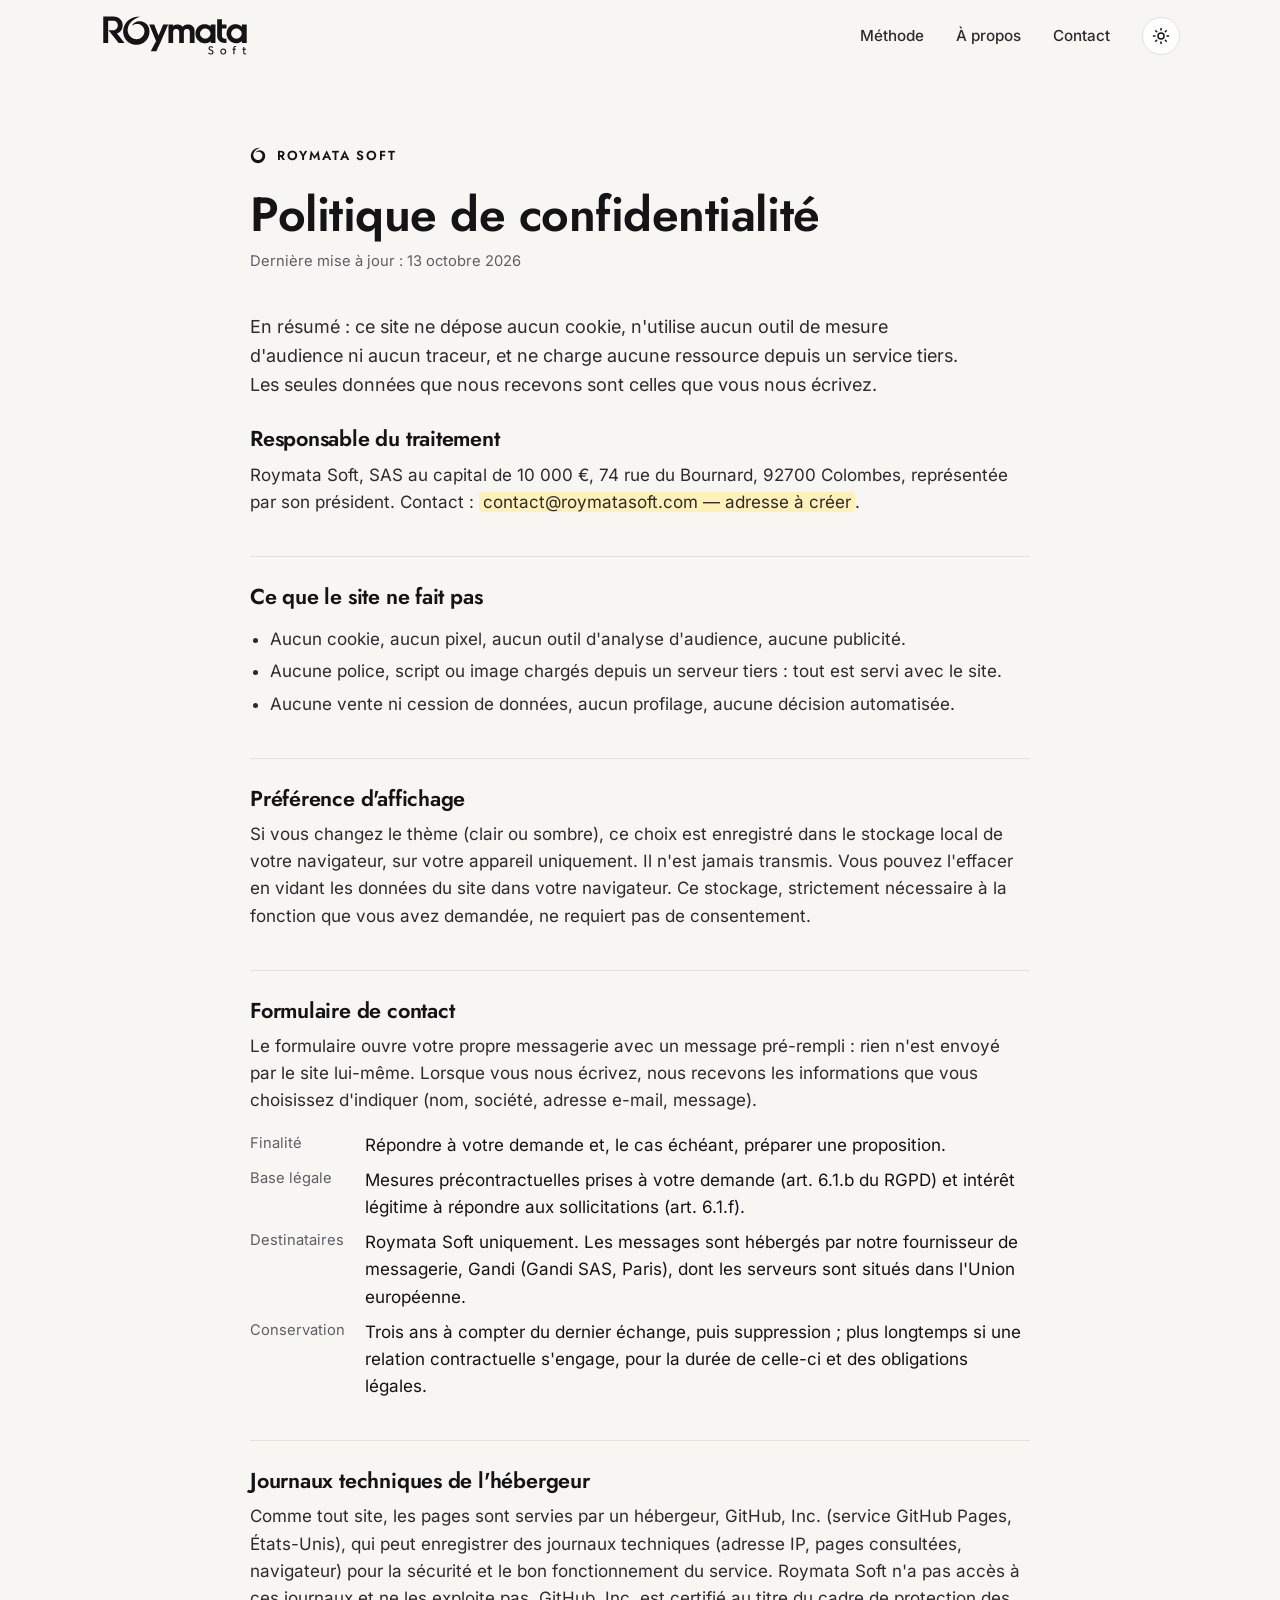
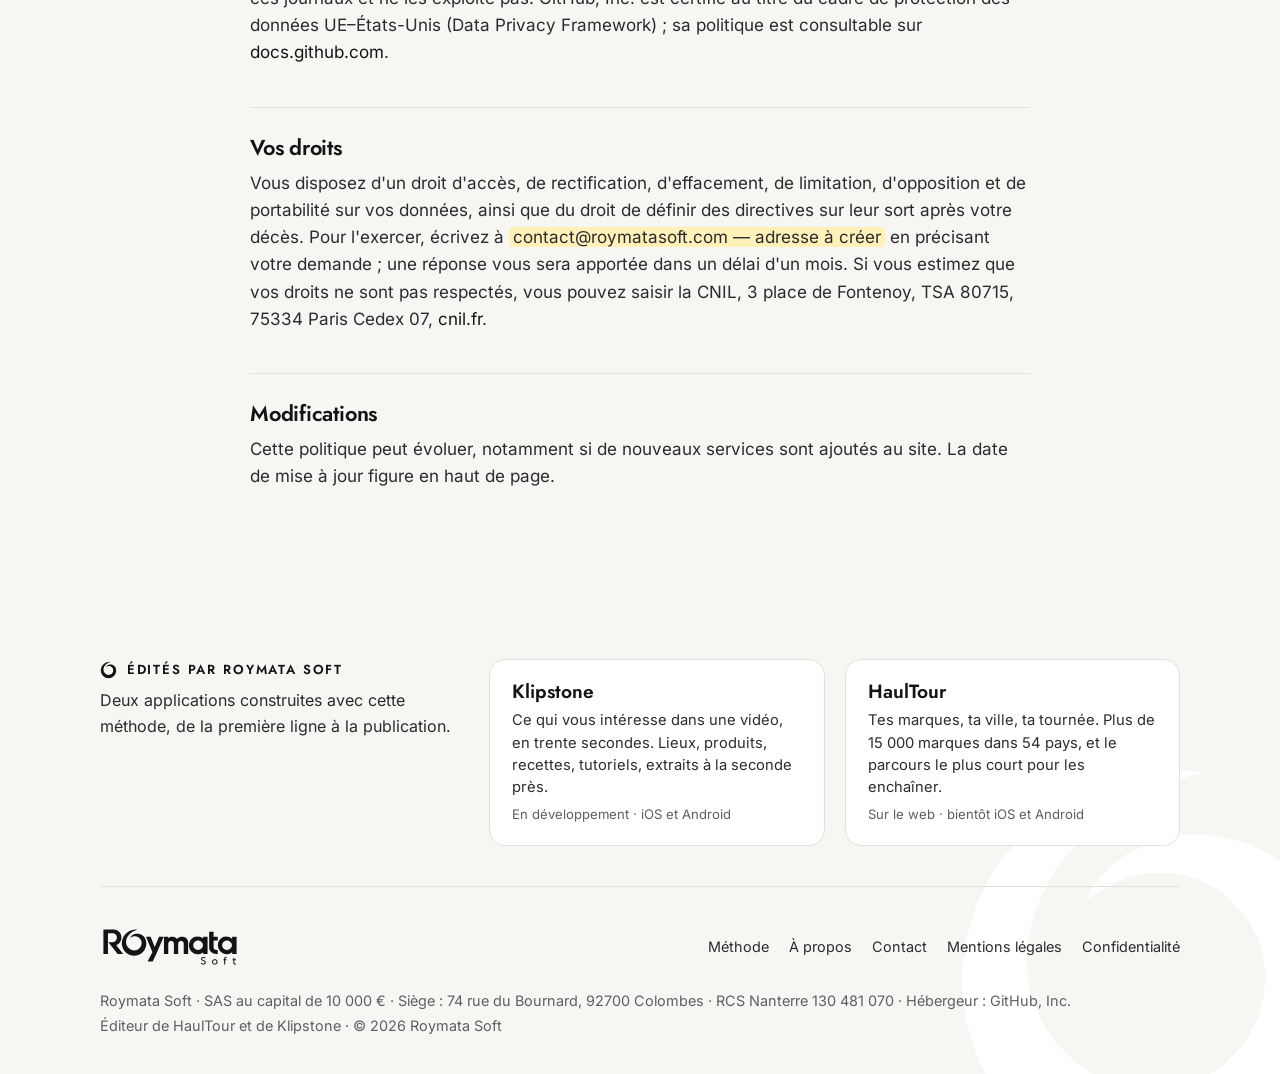
==== commit be20c378: "Siège social, RCS et hébergeur dans les pieds de page et les mentions légales Co-Authored-By: Claude" ====
--- a/confidentialite/index.html
+++ b/confidentialite/index.html
@@ -300,7 +300,7 @@
     <p class="intro" style="margin-bottom:28px">En résumé : ce site ne dépose aucun cookie, n'utilise aucun outil de mesure d'audience ni aucun traceur, et ne charge aucune ressource depuis un service tiers. Les seules données que nous recevons sont celles que vous nous écrivez.</p>
 
     <h2>Responsable du traitement</h2>
-    <p>Roymata Soft, SAS au capital de 10 000 €, <mark class="a-completer">[adresse du siège]</mark>, représentée par son président. Contact : <mark class="a-completer">contact@roymatasoft.com — adresse à créer</mark>.</p>
+    <p>Roymata Soft, SAS au capital de 10 000 €, 74 rue du Bournard, 92700 Colombes, représentée par son président. Contact : <mark class="a-completer">contact@roymatasoft.com — adresse à créer</mark>.</p>
 
     <h2>Ce que le site ne fait pas</h2>
     <ul>
@@ -360,7 +360,7 @@
       </div>
     </div>
     <div class="legal">
-      Roymata Soft · SAS au capital de 10 000 € · Siège : <mark class="a-completer">[adresse]</mark> · RCS <mark class="a-completer">[ville, SIREN]</mark> · Hébergeur : <mark class="a-completer">[à préciser]</mark><br>
+      Roymata Soft · SAS au capital de 10 000 € · Siège : 74 rue du Bournard, 92700 Colombes · RCS Nanterre 130 481 070 · Hébergeur : GitHub, Inc.<br>
       Éditeur de HaulTour et de Klipstone · © 2026 Roymata Soft
     </div>
   </div>
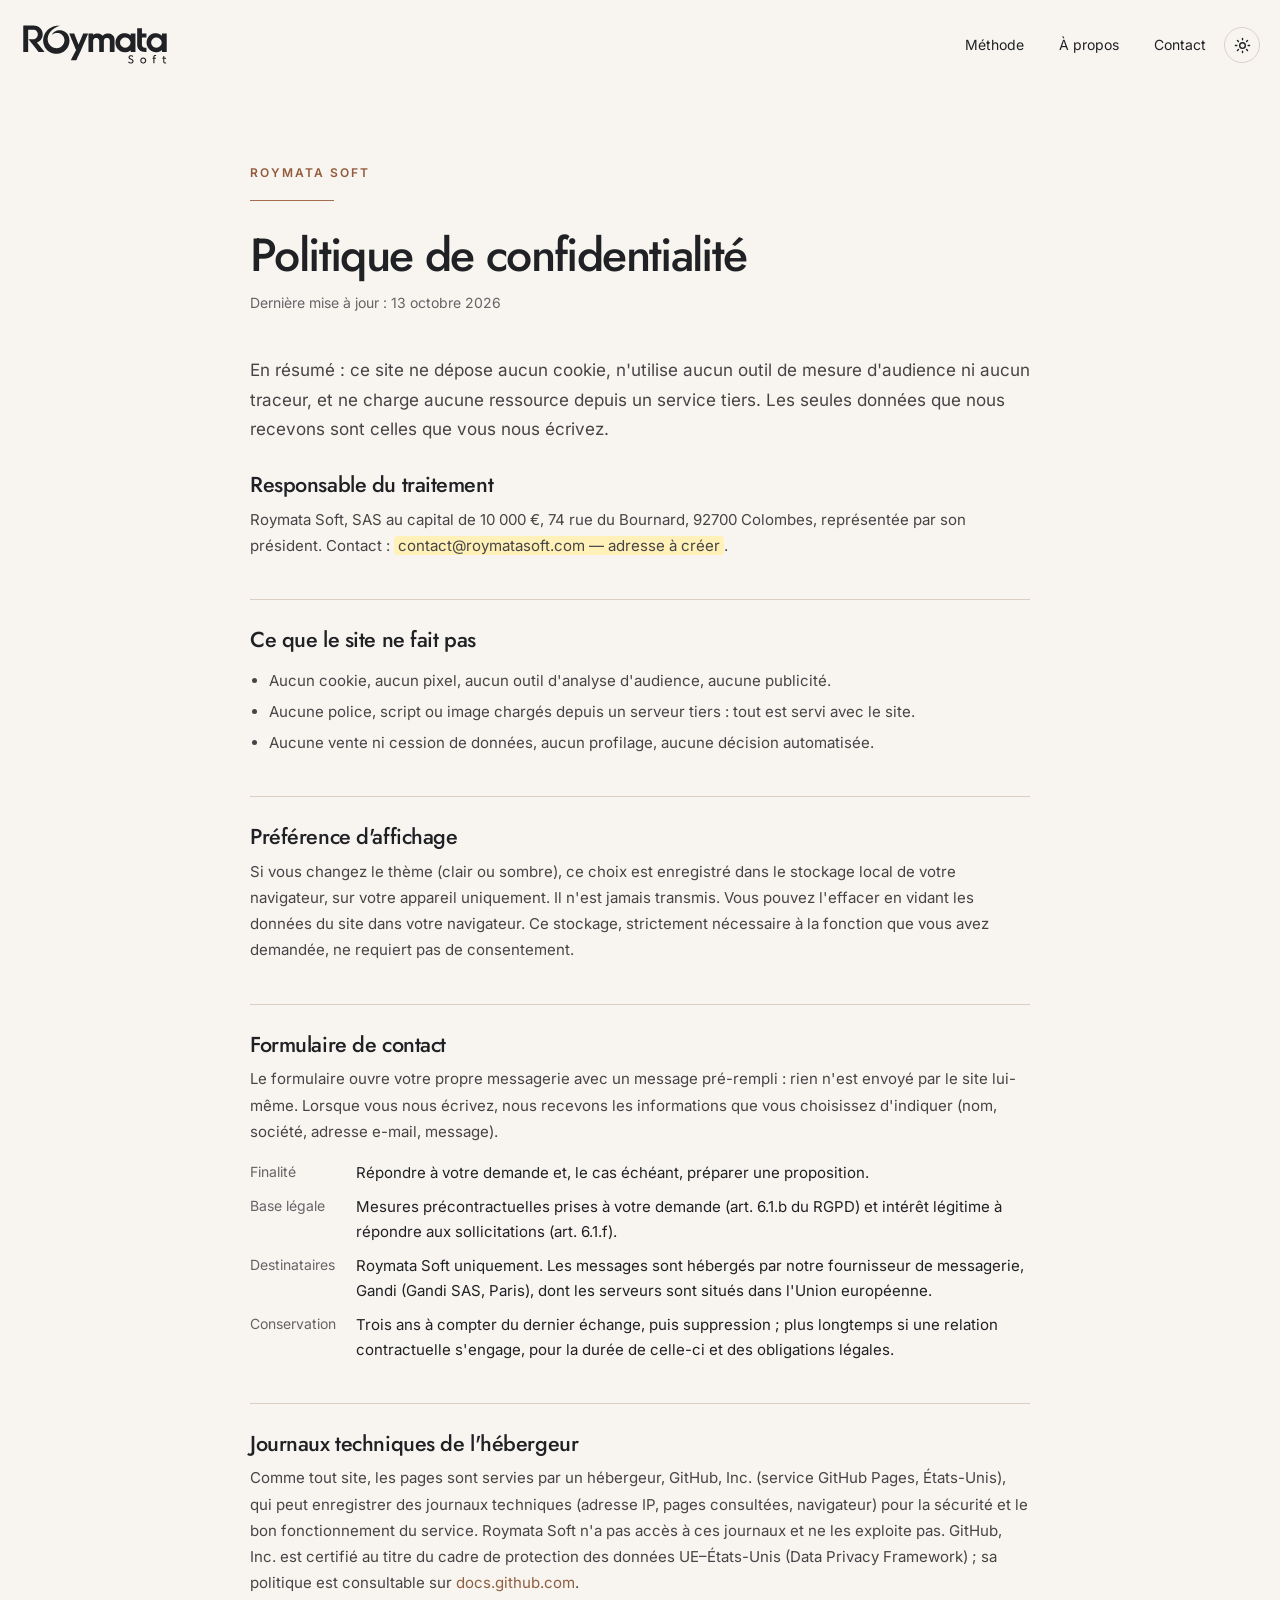
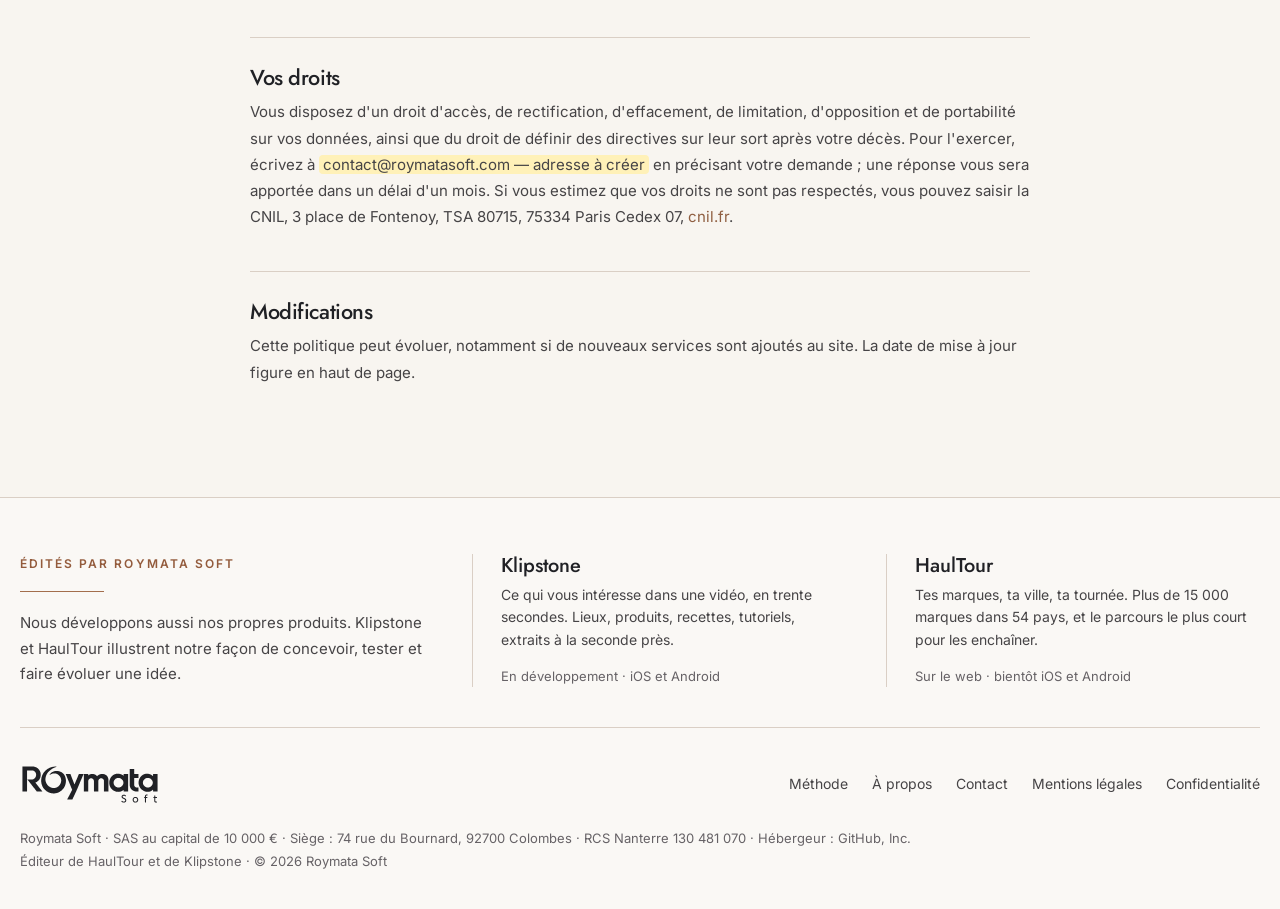
==== commit a7b326db: "Refonte visuelle v2 : papier chaud, encre et bronze, sculpture en accueil, sections à filets D'après" ====
--- a/confidentialite/index.html
+++ b/confidentialite/index.html
@@ -26,256 +26,250 @@
 @font-face{font-family:'Jost';font-style:normal;font-weight:700;font-display:swap;src:url(../assets/fonts/jost-700-latin.woff2) format('woff2');unicode-range:U+0000-00FF, U+0131, U+0152-0153, U+02BB-02BC, U+02C6, U+02DA, U+02DC, U+0304, U+0308, U+0329, U+2000-206F, U+20AC, U+2122, U+2191, U+2193, U+2212, U+2215, U+FEFF, U+FFFD}
 </style>
 <style>
-  /* ===== Charte Roymata Soft : jetons ===== */
+  /* ===== Charte Roymata Soft v2 (23 oct. 2026) : papier chaud, encre, bronze ===== */
   :root{
     --logo-url:url("data:image/svg+xml;utf8,%3Csvg xmlns='http://www.w3.org/2000/svg' viewBox='52 445 1151 333'%3E%3Cpath fill='black' fill-rule='evenodd' d='M 996 713 L 995 714 L 993 714 L 992 715 L 990 715 L 988 717 L 987 717 L 982 722 L 982 723 L 980 725 L 980 727 L 979 728 L 979 731 L 978 732 L 978 739 L 979 740 L 979 743 L 980 744 L 980 746 L 981 747 L 981 748 L 984 751 L 984 752 L 985 752 L 988 755 L 989 755 L 992 757 L 994 757 L 995 758 L 1006 758 L 1007 757 L 1009 757 L 1010 756 L 1012 756 L 1013 755 L 1014 755 L 1020 749 L 1020 748 L 1022 746 L 1022 744 L 1023 743 L 1023 741 L 1024 740 L 1024 731 L 1023 730 L 1023 728 L 1022 727 L 1022 725 L 1020 723 L 1020 722 L 1015 717 L 1014 717 L 1009 714 L 1006 714 L 1005 713 Z M 1001 720 L 1002 721 L 1006 721 L 1008 723 L 1009 723 L 1013 727 L 1013 728 L 1015 731 L 1015 740 L 1014 741 L 1013 744 L 1008 749 L 1007 749 L 1006 750 L 1004 750 L 1003 751 L 999 751 L 998 750 L 996 750 L 995 749 L 994 749 L 992 747 L 991 747 L 990 746 L 990 745 L 988 743 L 988 742 L 987 741 L 987 730 L 988 729 L 988 728 L 994 722 L 995 722 L 996 721 L 1000 721 Z M 1156 701 L 1156 713 L 1155 714 L 1149 714 L 1149 721 L 1155 721 L 1156 722 L 1156 748 L 1157 749 L 1157 751 L 1159 753 L 1159 754 L 1160 755 L 1161 755 L 1163 757 L 1165 757 L 1166 758 L 1176 758 L 1177 757 L 1179 757 L 1179 755 L 1178 754 L 1178 750 L 1175 750 L 1174 751 L 1172 751 L 1171 750 L 1168 750 L 1165 747 L 1165 746 L 1164 745 L 1164 723 L 1166 721 L 1178 721 L 1178 714 L 1166 714 L 1164 712 L 1164 701 Z M 902 694 L 901 695 L 898 695 L 897 696 L 896 696 L 894 698 L 893 698 L 890 701 L 890 702 L 888 705 L 888 707 L 887 708 L 887 713 L 888 714 L 888 717 L 889 718 L 889 719 L 894 724 L 897 725 L 899 727 L 901 727 L 902 728 L 903 728 L 906 730 L 908 730 L 909 731 L 910 731 L 912 733 L 913 733 L 915 735 L 915 736 L 917 739 L 917 743 L 916 744 L 916 745 L 911 750 L 908 750 L 907 751 L 904 751 L 903 750 L 900 750 L 899 749 L 896 748 L 891 743 L 890 743 L 884 749 L 887 752 L 888 752 L 893 756 L 895 756 L 896 757 L 898 757 L 899 758 L 911 758 L 912 757 L 915 757 L 916 756 L 917 756 L 919 754 L 920 754 L 924 749 L 924 747 L 925 746 L 925 743 L 926 742 L 926 739 L 925 738 L 925 734 L 924 733 L 924 732 L 922 730 L 922 729 L 920 727 L 919 727 L 917 725 L 916 725 L 915 724 L 914 724 L 909 721 L 907 721 L 906 720 L 905 720 L 904 719 L 901 718 L 896 713 L 896 708 L 897 707 L 897 706 L 899 704 L 900 704 L 903 702 L 909 702 L 910 703 L 912 703 L 914 705 L 915 705 L 918 708 L 919 708 L 921 706 L 921 705 L 924 702 L 920 698 L 919 698 L 914 695 L 911 695 L 910 694 Z M 1101 693 L 1097 693 L 1096 692 L 1092 692 L 1091 693 L 1088 693 L 1087 694 L 1086 694 L 1081 699 L 1081 700 L 1080 701 L 1080 704 L 1079 705 L 1079 713 L 1078 714 L 1073 714 L 1073 721 L 1078 721 L 1079 722 L 1079 756 L 1080 757 L 1088 757 L 1088 722 L 1089 721 L 1099 721 L 1099 714 L 1089 714 L 1088 713 L 1088 705 L 1089 704 L 1089 703 L 1091 701 L 1092 701 L 1093 700 L 1098 700 L 1099 701 L 1100 701 L 1100 698 L 1101 697 Z M 577 526 L 577 669 L 613 669 L 613 582 L 614 581 L 614 578 L 615 577 L 615 575 L 616 574 L 617 571 L 624 564 L 625 564 L 628 562 L 630 562 L 631 561 L 642 561 L 643 562 L 645 562 L 646 563 L 649 564 L 654 568 L 654 569 L 656 571 L 656 572 L 659 577 L 659 582 L 660 583 L 660 669 L 695 669 L 696 668 L 696 580 L 697 579 L 697 576 L 698 575 L 699 572 L 701 570 L 701 569 L 704 566 L 705 566 L 707 564 L 708 564 L 713 561 L 725 561 L 726 562 L 728 562 L 729 563 L 732 564 L 739 571 L 739 572 L 741 575 L 741 577 L 742 578 L 742 668 L 743 669 L 778 669 L 779 668 L 779 569 L 778 568 L 778 563 L 777 562 L 777 559 L 776 558 L 776 556 L 775 555 L 775 554 L 774 553 L 774 552 L 773 551 L 772 548 L 770 546 L 770 545 L 762 537 L 761 537 L 758 534 L 757 534 L 756 533 L 755 533 L 754 532 L 753 532 L 748 529 L 746 529 L 745 528 L 741 528 L 740 527 L 735 527 L 734 526 L 722 526 L 721 527 L 716 527 L 715 528 L 712 528 L 711 529 L 709 529 L 708 530 L 706 530 L 705 531 L 704 531 L 703 532 L 702 532 L 701 533 L 698 534 L 696 536 L 695 536 L 692 539 L 691 539 L 686 544 L 678 536 L 677 536 L 672 532 L 671 532 L 670 531 L 668 531 L 667 530 L 666 530 L 665 529 L 663 529 L 662 528 L 659 528 L 658 527 L 653 527 L 652 526 L 639 526 L 638 527 L 634 527 L 633 528 L 630 528 L 627 530 L 625 530 L 624 531 L 621 532 L 619 534 L 618 534 L 614 538 L 613 537 L 613 526 Z M 574 526 L 537 526 L 535 528 L 535 529 L 534 530 L 534 532 L 533 533 L 533 534 L 531 537 L 531 539 L 529 542 L 529 544 L 528 545 L 528 546 L 526 549 L 526 551 L 524 554 L 524 556 L 521 561 L 521 563 L 518 568 L 518 570 L 517 571 L 517 572 L 515 575 L 515 577 L 512 582 L 512 584 L 510 587 L 510 589 L 509 590 L 509 591 L 507 594 L 507 596 L 504 601 L 504 603 L 502 606 L 502 608 L 500 610 L 498 608 L 498 606 L 496 603 L 496 601 L 495 600 L 495 598 L 493 595 L 493 593 L 492 592 L 492 591 L 491 590 L 491 588 L 489 585 L 489 583 L 488 582 L 488 580 L 486 577 L 486 575 L 485 574 L 485 572 L 482 567 L 482 565 L 481 564 L 481 563 L 480 562 L 480 560 L 478 557 L 478 555 L 477 554 L 477 552 L 475 549 L 475 547 L 473 544 L 473 542 L 472 541 L 472 539 L 470 536 L 470 534 L 468 531 L 468 529 L 467 528 L 467 527 L 466 526 L 428 526 L 428 527 L 429 528 L 429 530 L 431 533 L 431 535 L 433 538 L 433 540 L 436 545 L 436 547 L 438 550 L 438 552 L 439 553 L 439 554 L 440 555 L 440 557 L 442 560 L 442 562 L 444 565 L 444 567 L 445 568 L 445 569 L 447 572 L 447 574 L 450 579 L 450 581 L 452 584 L 452 586 L 454 589 L 454 591 L 457 596 L 457 598 L 459 601 L 459 603 L 460 604 L 460 605 L 462 608 L 462 610 L 465 615 L 465 617 L 467 620 L 467 622 L 469 625 L 469 627 L 471 630 L 471 632 L 473 635 L 473 637 L 475 640 L 475 642 L 478 647 L 478 649 L 479 650 L 479 651 L 480 652 L 480 654 L 481 655 L 481 656 L 479 658 L 479 659 L 478 660 L 477 663 L 475 665 L 475 666 L 474 667 L 474 668 L 473 669 L 473 670 L 472 671 L 472 672 L 471 673 L 471 674 L 470 675 L 470 676 L 469 677 L 468 680 L 466 682 L 466 683 L 465 684 L 465 685 L 464 686 L 464 687 L 463 688 L 463 689 L 462 690 L 462 691 L 461 692 L 461 693 L 460 694 L 460 695 L 459 696 L 459 697 L 458 698 L 458 699 L 457 700 L 456 703 L 454 705 L 454 706 L 453 707 L 453 708 L 452 709 L 452 710 L 451 711 L 451 712 L 450 713 L 450 714 L 449 715 L 449 716 L 448 717 L 448 718 L 447 719 L 446 722 L 444 724 L 444 725 L 443 726 L 443 728 L 440 733 L 483 733 L 483 732 L 484 731 L 484 730 L 485 729 L 485 728 L 488 723 L 488 721 L 489 720 L 489 719 L 490 718 L 490 717 L 491 716 L 491 715 L 494 710 L 494 708 L 495 707 L 495 706 L 496 705 L 496 704 L 497 703 L 497 702 L 498 701 L 498 700 L 499 699 L 499 698 L 500 697 L 500 696 L 501 695 L 501 694 L 502 693 L 502 692 L 505 687 L 505 685 L 506 684 L 506 683 L 507 682 L 507 681 L 508 680 L 508 679 L 509 678 L 509 677 L 510 676 L 510 675 L 511 674 L 511 673 L 512 672 L 512 671 L 515 666 L 515 664 L 516 663 L 516 662 L 519 657 L 519 655 L 522 650 L 522 648 L 523 647 L 523 646 L 525 643 L 525 641 L 528 636 L 528 634 L 530 631 L 530 629 L 531 628 L 531 627 L 534 622 L 534 620 L 537 615 L 537 613 L 539 610 L 539 608 L 540 607 L 540 606 L 543 601 L 543 599 L 545 596 L 545 594 L 546 593 L 546 592 L 549 587 L 549 585 L 552 580 L 552 578 L 555 573 L 555 571 L 558 566 L 558 564 L 561 559 L 561 557 L 564 552 L 564 550 L 565 549 L 565 548 L 566 547 L 566 546 L 569 541 L 569 539 L 571 536 L 571 534 L 572 533 L 572 532 L 575 527 Z M 1044 548 L 1044 549 L 1041 552 L 1041 553 L 1039 555 L 1038 558 L 1036 560 L 1036 561 L 1033 566 L 1033 568 L 1031 571 L 1031 573 L 1030 574 L 1030 576 L 1029 577 L 1029 581 L 1028 582 L 1028 587 L 1027 588 L 1027 606 L 1028 607 L 1028 611 L 1029 612 L 1029 615 L 1030 616 L 1030 618 L 1031 619 L 1031 621 L 1032 622 L 1032 624 L 1033 625 L 1033 626 L 1034 627 L 1034 628 L 1035 629 L 1035 630 L 1036 631 L 1037 634 L 1039 636 L 1039 637 L 1041 639 L 1041 640 L 1044 643 L 1044 644 L 1054 654 L 1055 654 L 1058 657 L 1059 657 L 1064 661 L 1065 661 L 1066 662 L 1067 662 L 1068 663 L 1069 663 L 1070 664 L 1071 664 L 1076 667 L 1078 667 L 1079 668 L 1081 668 L 1082 669 L 1085 669 L 1086 670 L 1090 670 L 1091 671 L 1113 671 L 1114 670 L 1117 670 L 1118 669 L 1121 669 L 1122 668 L 1124 668 L 1125 667 L 1126 667 L 1127 666 L 1128 666 L 1129 665 L 1130 665 L 1131 664 L 1134 663 L 1136 661 L 1137 661 L 1139 659 L 1140 659 L 1144 655 L 1145 655 L 1146 656 L 1146 669 L 1183 669 L 1183 527 L 1182 526 L 1146 526 L 1146 539 L 1145 540 L 1146 541 L 1144 543 L 1139 538 L 1138 538 L 1133 534 L 1132 534 L 1131 533 L 1130 533 L 1129 532 L 1128 532 L 1123 529 L 1121 529 L 1120 528 L 1118 528 L 1117 527 L 1115 527 L 1114 526 L 1110 526 L 1109 525 L 1104 525 L 1103 524 L 1090 524 L 1089 525 L 1083 525 L 1082 526 L 1079 526 L 1078 527 L 1075 527 L 1074 528 L 1072 528 L 1071 529 L 1070 529 L 1069 530 L 1068 530 L 1067 531 L 1066 531 L 1065 532 L 1064 532 L 1063 533 L 1060 534 L 1058 536 L 1057 536 L 1055 538 L 1054 538 Z M 1094 558 L 1111 558 L 1112 559 L 1114 559 L 1115 560 L 1117 560 L 1118 561 L 1119 561 L 1120 562 L 1123 563 L 1125 565 L 1126 565 L 1130 569 L 1131 569 L 1133 571 L 1133 572 L 1137 576 L 1137 577 L 1139 579 L 1139 580 L 1141 583 L 1141 585 L 1142 586 L 1142 588 L 1143 589 L 1143 593 L 1144 594 L 1144 600 L 1143 601 L 1143 605 L 1142 606 L 1142 608 L 1141 609 L 1141 611 L 1140 612 L 1140 613 L 1138 615 L 1138 616 L 1136 618 L 1136 619 L 1128 627 L 1127 627 L 1122 631 L 1121 631 L 1118 633 L 1116 633 L 1115 634 L 1113 634 L 1112 635 L 1108 635 L 1107 636 L 1099 636 L 1098 635 L 1094 635 L 1093 634 L 1090 634 L 1089 633 L 1088 633 L 1087 632 L 1086 632 L 1085 631 L 1082 630 L 1080 628 L 1079 628 L 1069 618 L 1068 615 L 1066 613 L 1066 611 L 1064 608 L 1064 605 L 1063 604 L 1063 599 L 1062 598 L 1062 596 L 1063 595 L 1063 589 L 1064 588 L 1064 586 L 1065 585 L 1065 583 L 1066 582 L 1066 581 L 1067 580 L 1068 577 L 1070 575 L 1070 574 L 1080 564 L 1081 564 L 1082 563 L 1083 563 L 1088 560 L 1090 560 L 1091 559 L 1093 559 Z M 803 548 L 803 549 L 800 552 L 800 553 L 796 558 L 796 559 L 795 560 L 795 561 L 794 562 L 794 563 L 791 568 L 791 570 L 790 571 L 790 573 L 789 574 L 789 576 L 788 577 L 788 580 L 787 581 L 787 586 L 786 587 L 786 608 L 787 609 L 787 613 L 788 614 L 788 617 L 789 618 L 789 620 L 790 621 L 790 623 L 791 624 L 791 626 L 792 627 L 792 628 L 793 629 L 793 630 L 794 631 L 794 632 L 795 633 L 796 636 L 798 638 L 798 639 L 800 641 L 800 642 L 804 646 L 804 647 L 812 655 L 813 655 L 816 658 L 817 658 L 819 660 L 822 661 L 824 663 L 825 663 L 828 665 L 830 665 L 833 667 L 835 667 L 836 668 L 838 668 L 839 669 L 841 669 L 842 670 L 847 670 L 848 671 L 859 671 L 860 672 L 861 672 L 862 671 L 872 671 L 873 670 L 877 670 L 878 669 L 881 669 L 884 667 L 886 667 L 887 666 L 888 666 L 889 665 L 890 665 L 891 664 L 894 663 L 896 661 L 897 661 L 899 659 L 900 659 L 903 656 L 904 657 L 904 668 L 905 669 L 941 669 L 941 526 L 905 526 L 904 527 L 904 539 L 903 540 L 902 540 L 899 537 L 898 537 L 896 535 L 895 535 L 894 534 L 893 534 L 892 533 L 891 533 L 890 532 L 889 532 L 884 529 L 882 529 L 881 528 L 879 528 L 878 527 L 876 527 L 875 526 L 871 526 L 870 525 L 864 525 L 863 524 L 849 524 L 848 525 L 842 525 L 841 526 L 838 526 L 837 527 L 835 527 L 834 528 L 832 528 L 831 529 L 829 529 L 828 530 L 827 530 L 826 531 L 825 531 L 824 532 L 821 533 L 819 535 L 818 535 L 816 537 L 815 537 L 812 540 L 811 540 Z M 853 558 L 869 558 L 870 559 L 872 559 L 873 560 L 875 560 L 876 561 L 878 561 L 879 562 L 880 562 L 882 564 L 883 564 L 885 566 L 886 566 L 894 574 L 894 575 L 897 578 L 897 579 L 900 584 L 900 586 L 901 587 L 901 590 L 902 591 L 902 603 L 901 604 L 901 607 L 900 608 L 900 610 L 899 611 L 898 614 L 896 616 L 896 617 L 894 619 L 894 620 L 888 626 L 887 626 L 884 629 L 883 629 L 881 631 L 880 631 L 879 632 L 877 632 L 876 633 L 875 633 L 874 634 L 872 634 L 871 635 L 866 635 L 865 636 L 857 636 L 856 635 L 852 635 L 851 634 L 849 634 L 846 632 L 844 632 L 843 631 L 842 631 L 840 629 L 839 629 L 836 626 L 835 626 L 831 622 L 831 621 L 828 618 L 828 617 L 826 615 L 826 614 L 824 611 L 824 609 L 823 608 L 823 605 L 822 604 L 822 599 L 821 598 L 821 596 L 822 595 L 822 589 L 823 588 L 823 586 L 824 585 L 824 583 L 825 582 L 825 581 L 826 580 L 827 577 L 829 575 L 829 574 L 838 565 L 839 565 L 841 563 L 842 563 L 847 560 L 849 560 L 850 559 L 852 559 Z M 954 485 L 954 621 L 955 622 L 955 626 L 956 627 L 956 630 L 957 631 L 957 633 L 959 636 L 959 638 L 960 639 L 961 642 L 963 644 L 963 645 L 966 648 L 966 649 L 973 656 L 974 656 L 977 659 L 978 659 L 979 660 L 980 660 L 981 661 L 982 661 L 983 662 L 984 662 L 989 665 L 991 665 L 992 666 L 995 666 L 996 667 L 999 667 L 1000 668 L 1009 668 L 1010 669 L 1025 669 L 1026 668 L 1026 636 L 1010 636 L 1009 635 L 1006 635 L 1005 634 L 1004 634 L 1003 633 L 1000 632 L 994 626 L 994 625 L 992 622 L 992 620 L 991 619 L 991 559 L 992 558 L 1026 558 L 1026 527 L 1025 526 L 992 526 L 991 525 L 991 485 Z M 357 467 L 351 467 L 350 466 L 335 466 L 334 467 L 326 467 L 325 468 L 320 468 L 319 469 L 316 469 L 315 470 L 312 470 L 311 471 L 309 471 L 308 472 L 306 472 L 305 473 L 303 473 L 302 474 L 300 474 L 297 476 L 295 476 L 294 477 L 293 477 L 292 478 L 291 478 L 290 479 L 289 479 L 288 480 L 285 481 L 283 483 L 280 484 L 278 486 L 277 486 L 275 488 L 274 488 L 271 491 L 270 491 L 267 494 L 266 494 L 253 507 L 253 508 L 249 512 L 249 513 L 246 516 L 246 517 L 242 522 L 242 523 L 241 524 L 241 525 L 240 526 L 240 527 L 239 528 L 239 529 L 238 530 L 238 531 L 237 532 L 237 533 L 234 538 L 234 540 L 233 541 L 233 543 L 232 544 L 232 546 L 231 547 L 231 549 L 230 550 L 230 552 L 229 553 L 229 556 L 228 557 L 228 562 L 227 563 L 227 570 L 226 571 L 226 590 L 227 591 L 227 597 L 228 598 L 228 603 L 229 604 L 229 607 L 230 608 L 230 610 L 231 611 L 231 613 L 232 614 L 232 616 L 233 617 L 233 619 L 235 622 L 235 624 L 236 625 L 236 626 L 237 627 L 237 628 L 238 629 L 239 632 L 241 634 L 241 635 L 242 636 L 242 637 L 244 639 L 244 640 L 247 643 L 247 644 L 251 648 L 251 649 L 261 659 L 262 659 L 266 663 L 267 663 L 270 666 L 271 666 L 273 668 L 276 669 L 278 671 L 279 671 L 280 672 L 281 672 L 282 673 L 283 673 L 284 674 L 285 674 L 290 677 L 292 677 L 293 678 L 295 678 L 296 679 L 298 679 L 299 680 L 301 680 L 302 681 L 306 681 L 307 682 L 311 682 L 312 683 L 320 683 L 321 684 L 337 684 L 338 683 L 345 683 L 346 682 L 350 682 L 351 681 L 354 681 L 355 680 L 358 680 L 359 679 L 361 679 L 362 678 L 364 678 L 367 676 L 369 676 L 370 675 L 371 675 L 372 674 L 373 674 L 374 673 L 377 672 L 379 670 L 382 669 L 384 667 L 385 667 L 387 665 L 388 665 L 391 662 L 392 662 L 407 647 L 407 646 L 410 643 L 410 642 L 413 639 L 414 636 L 416 634 L 416 633 L 417 632 L 417 631 L 418 630 L 418 629 L 419 628 L 419 627 L 422 622 L 422 620 L 423 619 L 423 617 L 425 614 L 425 611 L 426 610 L 426 607 L 427 606 L 427 603 L 428 602 L 428 598 L 429 597 L 429 588 L 430 587 L 430 577 L 429 576 L 429 568 L 428 567 L 428 563 L 427 562 L 427 558 L 426 557 L 426 555 L 425 554 L 425 551 L 424 550 L 424 548 L 421 543 L 421 541 L 419 539 L 418 536 L 416 534 L 416 533 L 414 531 L 414 530 L 411 527 L 411 526 L 405 520 L 404 520 L 400 516 L 399 516 L 394 512 L 393 512 L 392 511 L 391 511 L 390 510 L 389 510 L 388 509 L 387 509 L 382 506 L 380 506 L 379 505 L 377 505 L 376 504 L 373 504 L 372 503 L 369 503 L 368 502 L 363 502 L 362 501 L 344 501 L 343 502 L 338 502 L 337 503 L 334 503 L 333 504 L 331 504 L 330 505 L 328 505 L 327 506 L 326 506 L 325 507 L 324 507 L 323 508 L 322 508 L 321 509 L 320 509 L 319 510 L 316 511 L 314 513 L 313 513 L 310 516 L 309 516 L 300 525 L 300 526 L 297 529 L 297 530 L 295 532 L 295 533 L 293 536 L 296 535 L 298 533 L 301 532 L 303 530 L 304 530 L 305 529 L 306 529 L 311 526 L 313 526 L 316 524 L 319 524 L 320 523 L 323 523 L 324 522 L 343 522 L 344 523 L 348 523 L 349 524 L 351 524 L 352 525 L 354 525 L 355 526 L 356 526 L 357 527 L 358 527 L 359 528 L 360 528 L 361 529 L 364 530 L 366 532 L 367 532 L 379 544 L 379 545 L 382 548 L 382 549 L 383 550 L 383 551 L 384 552 L 384 553 L 387 558 L 387 560 L 388 561 L 388 564 L 389 565 L 389 568 L 390 569 L 390 574 L 391 575 L 391 582 L 390 583 L 390 589 L 389 590 L 389 593 L 388 594 L 388 597 L 387 598 L 387 600 L 386 601 L 386 602 L 385 603 L 385 604 L 384 605 L 384 606 L 383 607 L 382 610 L 380 612 L 380 613 L 378 615 L 378 616 L 367 627 L 366 627 L 363 630 L 362 630 L 360 632 L 359 632 L 358 633 L 357 633 L 352 636 L 350 636 L 349 637 L 347 637 L 346 638 L 342 638 L 341 639 L 335 639 L 334 640 L 325 640 L 324 639 L 318 639 L 317 638 L 314 638 L 313 637 L 310 637 L 309 636 L 307 636 L 306 635 L 305 635 L 304 634 L 303 634 L 302 633 L 301 633 L 300 632 L 299 632 L 298 631 L 295 630 L 293 628 L 292 628 L 289 625 L 288 625 L 276 613 L 276 612 L 273 609 L 273 608 L 271 606 L 271 605 L 270 604 L 270 603 L 269 602 L 269 601 L 268 600 L 268 599 L 265 594 L 265 592 L 264 591 L 264 588 L 263 587 L 263 584 L 262 583 L 262 577 L 261 576 L 261 563 L 262 562 L 262 556 L 263 555 L 263 551 L 264 550 L 264 547 L 265 546 L 265 544 L 266 543 L 266 541 L 267 540 L 267 539 L 268 538 L 268 536 L 269 535 L 269 534 L 270 533 L 270 532 L 271 531 L 271 530 L 272 529 L 273 526 L 275 524 L 276 521 L 279 518 L 279 517 L 282 514 L 282 513 L 288 507 L 288 506 L 293 501 L 294 501 L 300 495 L 301 495 L 308 489 L 309 489 L 314 485 L 317 484 L 319 482 L 320 482 L 321 481 L 322 481 L 323 480 L 324 480 L 325 479 L 326 479 L 327 478 L 328 478 L 333 475 L 335 475 L 336 474 L 337 474 L 338 473 L 340 473 L 343 471 L 345 471 L 346 470 L 348 470 L 349 469 L 351 469 L 352 468 L 355 468 L 356 467 Z M 73 465 L 72 466 L 72 668 L 73 669 L 109 669 L 110 668 L 110 498 L 111 497 L 157 497 L 158 498 L 160 498 L 161 499 L 163 499 L 164 500 L 167 501 L 170 504 L 171 504 L 176 509 L 176 510 L 179 513 L 179 514 L 180 515 L 180 516 L 183 521 L 183 524 L 184 525 L 184 531 L 185 532 L 185 534 L 184 535 L 184 541 L 183 542 L 183 545 L 181 548 L 181 550 L 179 552 L 178 555 L 174 559 L 174 560 L 173 561 L 172 561 L 168 565 L 167 565 L 165 567 L 164 567 L 163 568 L 161 568 L 160 569 L 158 569 L 157 570 L 153 570 L 152 571 L 112 571 L 115 574 L 115 575 L 120 580 L 120 581 L 125 586 L 125 587 L 129 591 L 129 592 L 133 596 L 133 597 L 137 601 L 137 602 L 142 607 L 142 608 L 145 611 L 145 612 L 149 616 L 149 617 L 152 620 L 152 621 L 157 626 L 157 627 L 160 630 L 160 631 L 164 635 L 164 636 L 172 645 L 172 646 L 175 649 L 175 650 L 179 654 L 179 655 L 182 658 L 182 659 L 186 663 L 186 664 L 189 667 L 189 668 L 190 669 L 236 669 L 236 668 L 234 666 L 234 665 L 230 661 L 230 660 L 226 656 L 226 655 L 222 651 L 222 650 L 218 646 L 218 645 L 214 641 L 214 640 L 210 636 L 210 635 L 206 631 L 206 630 L 202 626 L 202 625 L 198 621 L 198 620 L 194 616 L 194 615 L 190 611 L 190 610 L 186 606 L 186 605 L 182 601 L 182 600 L 179 597 L 179 596 L 180 595 L 181 595 L 182 594 L 184 594 L 185 593 L 186 593 L 187 592 L 190 591 L 192 589 L 193 589 L 196 586 L 197 586 L 209 574 L 209 573 L 213 568 L 213 567 L 214 566 L 214 565 L 215 564 L 215 563 L 218 558 L 218 556 L 219 555 L 219 553 L 220 552 L 220 549 L 221 548 L 221 543 L 222 542 L 222 523 L 221 522 L 221 517 L 220 516 L 220 513 L 219 512 L 219 510 L 218 509 L 218 507 L 217 506 L 217 505 L 216 504 L 216 503 L 215 502 L 215 501 L 214 500 L 213 497 L 211 495 L 211 494 L 209 492 L 209 491 L 198 480 L 197 480 L 195 478 L 194 478 L 189 474 L 188 474 L 183 471 L 181 471 L 180 470 L 178 470 L 177 469 L 175 469 L 174 468 L 172 468 L 171 467 L 167 467 L 166 466 L 159 466 L 158 465 Z'/%3E%3C/svg%3E");
     --mono-url:url("data:image/svg+xml;utf8,%3Csvg xmlns='http://www.w3.org/2000/svg' viewBox='214 454 228 242'%3E%3Cpath fill='black' fill-rule='evenodd' d='M 357 467 L 351 467 L 350 466 L 335 466 L 334 467 L 326 467 L 325 468 L 320 468 L 319 469 L 316 469 L 315 470 L 312 470 L 311 471 L 309 471 L 308 472 L 306 472 L 305 473 L 303 473 L 302 474 L 300 474 L 297 476 L 295 476 L 294 477 L 293 477 L 292 478 L 291 478 L 290 479 L 289 479 L 288 480 L 285 481 L 283 483 L 280 484 L 278 486 L 277 486 L 275 488 L 274 488 L 271 491 L 270 491 L 267 494 L 266 494 L 253 507 L 253 508 L 249 512 L 249 513 L 246 516 L 246 517 L 242 522 L 242 523 L 241 524 L 241 525 L 240 526 L 240 527 L 239 528 L 239 529 L 238 530 L 238 531 L 237 532 L 237 533 L 234 538 L 234 540 L 233 541 L 233 543 L 232 544 L 232 546 L 231 547 L 231 549 L 230 550 L 230 552 L 229 553 L 229 556 L 228 557 L 228 562 L 227 563 L 227 570 L 226 571 L 226 590 L 227 591 L 227 597 L 228 598 L 228 603 L 229 604 L 229 607 L 230 608 L 230 610 L 231 611 L 231 613 L 232 614 L 232 616 L 233 617 L 233 619 L 235 622 L 235 624 L 236 625 L 236 626 L 237 627 L 237 628 L 238 629 L 239 632 L 241 634 L 241 635 L 242 636 L 242 637 L 244 639 L 244 640 L 247 643 L 247 644 L 251 648 L 251 649 L 261 659 L 262 659 L 266 663 L 267 663 L 270 666 L 271 666 L 273 668 L 276 669 L 278 671 L 279 671 L 280 672 L 281 672 L 282 673 L 283 673 L 284 674 L 285 674 L 290 677 L 292 677 L 293 678 L 295 678 L 296 679 L 298 679 L 299 680 L 301 680 L 302 681 L 306 681 L 307 682 L 311 682 L 312 683 L 320 683 L 321 684 L 337 684 L 338 683 L 345 683 L 346 682 L 350 682 L 351 681 L 354 681 L 355 680 L 358 680 L 359 679 L 361 679 L 362 678 L 364 678 L 367 676 L 369 676 L 370 675 L 371 675 L 372 674 L 373 674 L 374 673 L 377 672 L 379 670 L 382 669 L 384 667 L 385 667 L 387 665 L 388 665 L 391 662 L 392 662 L 407 647 L 407 646 L 410 643 L 410 642 L 413 639 L 414 636 L 416 634 L 416 633 L 417 632 L 417 631 L 418 630 L 418 629 L 419 628 L 419 627 L 422 622 L 422 620 L 423 619 L 423 617 L 425 614 L 425 611 L 426 610 L 426 607 L 427 606 L 427 603 L 428 602 L 428 598 L 429 597 L 429 588 L 430 587 L 430 577 L 429 576 L 429 568 L 428 567 L 428 563 L 427 562 L 427 558 L 426 557 L 426 555 L 425 554 L 425 551 L 424 550 L 424 548 L 421 543 L 421 541 L 419 539 L 418 536 L 416 534 L 416 533 L 414 531 L 414 530 L 411 527 L 411 526 L 405 520 L 404 520 L 400 516 L 399 516 L 394 512 L 393 512 L 392 511 L 391 511 L 390 510 L 389 510 L 388 509 L 387 509 L 382 506 L 380 506 L 379 505 L 377 505 L 376 504 L 373 504 L 372 503 L 369 503 L 368 502 L 363 502 L 362 501 L 344 501 L 343 502 L 338 502 L 337 503 L 334 503 L 333 504 L 331 504 L 330 505 L 328 505 L 327 506 L 326 506 L 325 507 L 324 507 L 323 508 L 322 508 L 321 509 L 320 509 L 319 510 L 316 511 L 314 513 L 313 513 L 310 516 L 309 516 L 300 525 L 300 526 L 297 529 L 297 530 L 295 532 L 295 533 L 293 536 L 296 535 L 298 533 L 301 532 L 303 530 L 304 530 L 305 529 L 306 529 L 311 526 L 313 526 L 316 524 L 319 524 L 320 523 L 323 523 L 324 522 L 343 522 L 344 523 L 348 523 L 349 524 L 351 524 L 352 525 L 354 525 L 355 526 L 356 526 L 357 527 L 358 527 L 359 528 L 360 528 L 361 529 L 364 530 L 366 532 L 367 532 L 379 544 L 379 545 L 382 548 L 382 549 L 383 550 L 383 551 L 384 552 L 384 553 L 387 558 L 387 560 L 388 561 L 388 564 L 389 565 L 389 568 L 390 569 L 390 574 L 391 575 L 391 582 L 390 583 L 390 589 L 389 590 L 389 593 L 388 594 L 388 597 L 387 598 L 387 600 L 386 601 L 386 602 L 385 603 L 385 604 L 384 605 L 384 606 L 383 607 L 382 610 L 380 612 L 380 613 L 378 615 L 378 616 L 367 627 L 366 627 L 363 630 L 362 630 L 360 632 L 359 632 L 358 633 L 357 633 L 352 636 L 350 636 L 349 637 L 347 637 L 346 638 L 342 638 L 341 639 L 335 639 L 334 640 L 325 640 L 324 639 L 318 639 L 317 638 L 314 638 L 313 637 L 310 637 L 309 636 L 307 636 L 306 635 L 305 635 L 304 634 L 303 634 L 302 633 L 301 633 L 300 632 L 299 632 L 298 631 L 295 630 L 293 628 L 292 628 L 289 625 L 288 625 L 276 613 L 276 612 L 273 609 L 273 608 L 271 606 L 271 605 L 270 604 L 270 603 L 269 602 L 269 601 L 268 600 L 268 599 L 265 594 L 265 592 L 264 591 L 264 588 L 263 587 L 263 584 L 262 583 L 262 577 L 261 576 L 261 563 L 262 562 L 262 556 L 263 555 L 263 551 L 264 550 L 264 547 L 265 546 L 265 544 L 266 543 L 266 541 L 267 540 L 267 539 L 268 538 L 268 536 L 269 535 L 269 534 L 270 533 L 270 532 L 271 531 L 271 530 L 272 529 L 273 526 L 275 524 L 276 521 L 279 518 L 279 517 L 282 514 L 282 513 L 288 507 L 288 506 L 293 501 L 294 501 L 300 495 L 301 495 L 308 489 L 309 489 L 314 485 L 317 484 L 319 482 L 320 482 L 321 481 L 322 481 L 323 480 L 324 480 L 325 479 L 326 479 L 327 478 L 328 478 L 333 475 L 335 475 L 336 474 L 337 474 L 338 473 L 340 473 L 343 471 L 345 471 L 346 470 L 348 470 L 349 469 L 351 469 L 352 468 L 355 468 L 356 467 Z'/%3E%3C/svg%3E");
-    --papier:#F7F6F2; --craie:#FFFFFF; --encre:#141416; --texte:#2B2B30; --graphite:#5E5E66;
-    --filet:#E3E1DA; --accent-clair:#ECEAE4;
-    --marque:#FFF1B8; --ombre:0 1px 2px rgba(20,20,22,.05),0 14px 36px -18px rgba(20,20,22,.22);
-    --rayon:16px; --max:1120px;
-    --fond:var(--papier); --surface:var(--craie); --accent:var(--encre); --accent-fort:var(--encre); --accent-doux:var(--accent-clair); --discret:var(--graphite); --sur-accent:var(--papier);
+    --papier:#F8F5F0; --sable:#F5EFE8; --craie:#FAF8F5; --encre:#202125; --texte:#464446; --graphite:#666266;
+    --filet:#DACFC5; --bronze:#A36E4D; --bronze-fort:#8F5E40; --bronze-doux:#935B3C; --bronze-clair:#F1E7DD; --sur-bronze:#FFFFFF;
+    --halo-1:#D7C8BB; --halo-2:#FFFDFA; --ombre-sculpture:#4D372522; --sol:#54381F24;
+    --marque:#FFF1B8; --rayon:6px; --max:1300px;
+    --fond:var(--papier); --surface:var(--craie); --accent:var(--bronze); --accent-fort:var(--bronze-fort); --accent-doux:var(--bronze-clair); --discret:var(--graphite); --sur-accent:var(--sur-bronze);
     color-scheme:light;
   }
   @media (prefers-color-scheme:dark){
     :root:not([data-theme="light"]){
-      --fond:#0F0F12; --surface:#18181D; --encre:#F2F1EC; --texte:#D6D5D0; --discret:#A1A1A8;
-      --filet:#2A2A31; --accent:#F2F1EC; --accent-fort:#FFFFFF; --accent-doux:#26262C; --sur-accent:#0F0F12;
-      --marque:#5A4A12; --ombre:0 1px 2px rgba(0,0,0,.35),0 14px 36px -18px rgba(0,0,0,.7);
+      --fond:#1B1917; --sable:#1F1C1A; --surface:#242120; --encre:#F3EEE7; --texte:#D9D2C8; --discret:#A39B90;
+      --filet:#3A3531; --accent:#C08A63; --accent-fort:#D1A07A; --accent-doux:#33291F; --sur-accent:#1B1917;
+      --halo-1:#3A2F27; --halo-2:#2A2522; --ombre-sculpture:#00000066; --sol:#00000055;
+      --marque:#5A4A12;
       color-scheme:dark;
     }
   }
   :root[data-theme="dark"]{
-    --fond:#0F0F12; --surface:#18181D; --encre:#F2F1EC; --texte:#D6D5D0; --discret:#A1A1A8;
-    --filet:#2A2A31; --accent:#F2F1EC; --accent-fort:#FFFFFF; --accent-doux:#26262C; --sur-accent:#0F0F12;
-    --marque:#5A4A12; --ombre:0 1px 2px rgba(0,0,0,.35),0 14px 36px -18px rgba(0,0,0,.7);
+    --fond:#1B1917; --sable:#1F1C1A; --surface:#242120; --encre:#F3EEE7; --texte:#D9D2C8; --discret:#A39B90;
+    --filet:#3A3531; --accent:#C08A63; --accent-fort:#D1A07A; --accent-doux:#33291F; --sur-accent:#1B1917;
+    --halo-1:#3A2F27; --halo-2:#2A2522; --ombre-sculpture:#00000066; --sol:#00000055;
+    --marque:#5A4A12;
     color-scheme:dark;
   }
 
   *{box-sizing:border-box}
-  html{scroll-behavior:smooth;scroll-padding-top:84px}
-  body{margin:0;background:var(--fond);color:var(--texte);font:400 17px/1.6 Inter,system-ui,-apple-system,"Segoe UI",sans-serif;-webkit-font-smoothing:antialiased}
-  h1,h2,h3,h4{font-family:Jost,Inter,system-ui,sans-serif;color:var(--encre);letter-spacing:-.01em;margin:0}
-  h1{font-size:clamp(2.3rem,5.6vw,4rem);line-height:1.04;font-weight:600}
-  h2{font-size:clamp(1.8rem,3.6vw,2.7rem);line-height:1.12;font-weight:600}
-  h3{font-size:1.25rem;line-height:1.3;font-weight:600}
+  html{scroll-behavior:smooth;scroll-padding-top:100px}
+  body{margin:0;background:var(--fond);color:var(--texte);font:400 16px/1.7 Inter,system-ui,-apple-system,"Segoe UI",sans-serif;-webkit-font-smoothing:antialiased}
+  h1,h2,h3,h4{font-family:Jost,Inter,system-ui,sans-serif;color:var(--encre);font-weight:500;margin:0;letter-spacing:-.02em}
+  h1{font-size:clamp(2.6rem,4.3vw,4.1rem);line-height:1.12;letter-spacing:-.035em}
+  h2{font-size:clamp(1.9rem,3vw,2.45rem);line-height:1.1}
+  h3{font-size:1.35rem;line-height:1.3}
   p{margin:0 0 1em}
   a{color:var(--accent-fort);text-decoration:none}
   a:hover{text-decoration:underline;text-underline-offset:3px}
   .wrap{max-width:var(--max);margin:0 auto;padding:0 20px}
-  .skip{position:absolute;left:-999px;top:8px;background:var(--accent);color:var(--sur-accent);padding:8px 12px;border-radius:8px}
+  .skip{position:absolute;left:-999px;top:8px;background:var(--accent);color:var(--sur-accent);padding:8px 12px;border-radius:var(--rayon)}
   .skip:focus{left:8px;z-index:100}
 
-  /* Logo et monogramme : masques CSS, la couleur suit le texte */
   .logo{display:inline-block;width:150px;aspect-ratio:1151/333;background:currentColor;color:var(--encre);-webkit-mask:var(--logo-url) no-repeat center/contain;mask:var(--logo-url) no-repeat center/contain}
   .mono{display:inline-block;width:1em;aspect-ratio:228/242;background:currentColor;-webkit-mask:var(--mono-url) no-repeat center/contain;mask:var(--mono-url) no-repeat center/contain;vertical-align:-.15em}
 
   /* En-tête */
-  header{position:sticky;top:0;z-index:50;background:color-mix(in srgb,var(--fond) 84%,transparent);backdrop-filter:blur(12px);border-bottom:1px solid transparent;transition:border-color .2s}
+  header{position:sticky;top:0;z-index:50;background:color-mix(in srgb,var(--fond) 88%,transparent);backdrop-filter:blur(12px);border-bottom:1px solid transparent;transition:border-color .2s}
   header.defile{border-bottom-color:var(--filet)}
-  .barre{display:flex;align-items:center;gap:18px;height:72px}
+  .barre{display:flex;align-items:center;gap:18px;height:90px}
   .barre .logo{flex:none}
-  nav{margin-left:auto;display:flex;gap:4px}
-  nav a{color:var(--texte);font-weight:500;font-size:.95rem;padding:8px 14px;border-radius:999px}
-  nav a:hover{background:var(--accent-doux);text-decoration:none;color:var(--encre)}
-  .theme{flex:none;border:1px solid var(--filet);background:var(--surface);color:var(--encre);width:38px;height:38px;border-radius:50%;cursor:pointer;display:grid;place-items:center}
-  .theme svg{width:18px;height:18px}
+  nav{margin-left:auto;display:flex;gap:35px;font-size:14px}
+  nav a{color:var(--encre)}
+  .theme{flex:none;border:1px solid var(--filet);background:transparent;color:var(--encre);width:36px;height:36px;border-radius:50%;cursor:pointer;display:grid;place-items:center}
+  .theme svg{width:17px;height:17px}
   .theme .lune{display:none}
   :root[data-theme="dark"] .theme .lune{display:block} :root[data-theme="dark"] .theme .soleil{display:none}
   @media (prefers-color-scheme:dark){:root:not([data-theme="light"]) .theme .lune{display:block} :root:not([data-theme="light"]) .theme .soleil{display:none}}
-  @media (max-width:640px){.barre{flex-wrap:wrap;height:auto;padding:10px 0 6px} .barre .logo{width:124px} .theme{margin-left:auto} nav{order:3;width:100%;margin-left:0;gap:2px;flex-wrap:wrap} nav a{padding:6px 10px;font-size:.9rem}}
-
-  /* Boutons */
-  .btn{display:inline-flex;align-items:center;gap:10px;padding:13px 22px;border-radius:999px;font-weight:600;font-size:.98rem;border:1px solid transparent;cursor:pointer;transition:transform .15s,background .15s,border-color .15s;font-family:Jost,Inter,sans-serif;letter-spacing:.01em}
+  @media (max-width:760px){.barre{height:68px;gap:10px}.barre .logo{width:104px}nav{gap:12px;font-size:12px;white-space:nowrap}.theme{width:32px;height:32px}}
+
+  /* Boutons (rectangles aux angles doux, comme l'aperçu) */
+  .btn{display:inline-flex;align-items:center;gap:24px;padding:18px 26px;border-radius:var(--rayon);border:1px solid var(--accent);color:var(--encre);font:500 14px Inter,sans-serif;cursor:pointer;transition:background .15s,color .15s,transform .15s;background:transparent}
   .btn:hover{text-decoration:none;transform:translateY(-1px)}
-  .btn-plein{background:var(--encre);color:var(--fond)}
-  .btn-plein:hover{background:var(--graphite);color:#fff}
-  .btn-ligne{border-color:var(--filet);color:var(--encre);background:var(--surface)}
-  .btn-ligne:hover{border-color:var(--accent)}
-  .btn svg{width:16px;height:16px}
-
-  /* Sections */
-  section{padding:96px 0}
-  .surtitre{display:inline-flex;align-items:center;gap:10px;color:var(--accent-fort);font-weight:600;font-size:.82rem;letter-spacing:.14em;text-transform:uppercase;margin-bottom:16px;font-family:Jost,Inter,sans-serif}
-  .surtitre .mono{font-size:1.05rem}
-  .intro{font-size:1.12rem;color:var(--discret);max-width:720px;margin:14px 0 0}
-  .grille{display:grid;gap:20px;margin-top:40px}
-  .g2{grid-template-columns:repeat(auto-fit,minmax(300px,1fr))}
-  .carte{background:var(--surface);border:1px solid var(--filet);border-radius:var(--rayon);padding:28px;box-shadow:var(--ombre)}
-  .etiquette{display:inline-block;font-size:.78rem;font-weight:600;padding:4px 11px;border-radius:999px;background:var(--accent-doux);color:var(--accent-fort);letter-spacing:.02em}
+  .btn.primary{background:var(--accent);color:var(--sur-accent)}
+  .btn.primary:hover{background:var(--accent-fort)}
+  .btn:not(.primary):hover{background:var(--accent-doux)}
+  .btn span{font-size:15px}
+
+  /* Titres de section : filet bronze au-dessus, titre à gauche, intro à droite */
+  .sectionhead{display:flex;gap:80px;align-items:flex-start;margin-bottom:44px}
+  .sectionhead h2{min-width:47%;max-width:47%}
+  .sectionhead h2::before{content:"";display:block;background:var(--accent);width:42px;height:2px;margin-bottom:20px}
+  .sectionhead p{font-size:15px;line-height:1.7;color:var(--discret);margin:0;padding-top:30px}
+  .eyebrow{font-size:12px;letter-spacing:.17em;text-transform:uppercase;color:var(--bronze-doux);font-weight:600;margin:0 0 42px}
+  .eyebrow::after{content:"";display:block;background:var(--accent);width:84px;height:1px;margin-top:17px}
+  :root[data-theme="dark"] .eyebrow{color:var(--accent)}
+  @media (prefers-color-scheme:dark){:root:not([data-theme="light"]) .eyebrow{color:var(--accent)}}
+  section{padding:70px 0 76px}
+  section + section{border-top:1px solid var(--filet)}
+  .alt{background:var(--surface)}
   mark.a-completer{background:var(--marque);color:inherit;padding:0 4px;border-radius:4px}
-  .alt{background:var(--surface);border-top:1px solid var(--filet);border-bottom:1px solid var(--filet)}
-  .alt .carte{background:var(--fond);box-shadow:none}
-  @media (max-width:860px){section{padding:64px 0}}
-
-  /* Apparition au défilement */
+  @media (max-width:860px){.sectionhead{display:block}.sectionhead h2{max-width:none;margin-bottom:22px}.sectionhead p{padding-top:0}section{padding:55px 0}}
+
   .reveal{opacity:0;transform:translateY(18px);transition:opacity .7s ease,transform .7s ease}
   .reveal.in{opacity:1;transform:none}
   @media (prefers-reduced-motion:reduce){.reveal{opacity:1;transform:none;transition:none}}
 
   /* ===== Accueil ===== */
-  .hero{padding:72px 0 64px;position:relative;overflow:hidden}
-  .hero .wrap{display:grid;gap:48px;grid-template-columns:1.1fr .9fr;align-items:center}
-  .hero p.lead{font-size:1.18rem;color:var(--texte);margin:24px 0 32px;max-width:600px}
-  .hero .actions{display:flex;flex-wrap:wrap;gap:12px}
-  .reperes{display:flex;gap:28px;margin-top:40px;padding-top:28px;border-top:1px solid var(--filet);flex-wrap:wrap}
-  .repere b{display:block;font:600 2.4rem/1 Jost,sans-serif;color:var(--encre);margin-bottom:6px}
-  .repere b em{font-style:normal;color:var(--discret)}
-  .repere span{color:var(--discret);font-size:.92rem;max-width:260px;display:block}
-  .visuel{position:relative;aspect-ratio:1;max-width:520px;margin:0 auto;width:100%}
-  .visuel svg{width:100%;height:100%;display:block;overflow:visible}
-  .orbite{transform-origin:260px 260px;transform-box:view-box;animation:tourne 90s linear infinite}
-  .agent{transform-box:fill-box;transform-origin:center;animation:tourne 90s linear infinite reverse}
-  @keyframes tourne{to{transform:rotate(360deg)}}
-  @media (prefers-reduced-motion:reduce){.orbite,.agent{animation:none}}
-  .visuel .halo{fill:url(#halo)}
-  .visuel .cercle{fill:none;stroke:var(--filet);stroke-width:1.5;stroke-dasharray:4 6}
-  .visuel .lien{stroke:var(--discret);stroke-width:1;stroke-linecap:round;opacity:.6}
-  .visuel .noeud{fill:var(--surface);stroke:var(--encre);stroke-width:1.5}
-  .visuel .noeud-txt{font:600 12.5px Jost,sans-serif;fill:var(--encre);letter-spacing:.02em}
-  .visuel .pilote{fill:var(--encre)}
-  .visuel .legende{font:500 11px Inter,sans-serif;fill:var(--discret);letter-spacing:.12em;text-transform:uppercase}
-  @media (max-width:900px){.hero .wrap{grid-template-columns:1fr}.visuel{max-width:420px}.hero{padding:56px 0 40px}}
-
-  /* ===== Trois ères ===== */
-  #methode{position:relative;overflow:hidden}
-  #methode .wrap{position:relative}
-  .horizon{position:absolute;right:-28px;top:-86px;width:min(54%,600px);height:auto;pointer-events:none;mix-blend-mode:multiply;opacity:.92}
-  :root[data-theme="dark"] .horizon{mix-blend-mode:screen;opacity:.35}
-  @media (prefers-color-scheme:dark){:root:not([data-theme="light"]) .horizon{mix-blend-mode:screen;opacity:.35}}
-  @media (max-width:900px){.horizon{display:none}}
-  .eres{position:relative;display:grid;grid-template-columns:repeat(3,1fr);gap:28px;margin-top:48px;padding-top:18px}
-  .eres::before{content:"";position:absolute;left:4%;right:4%;top:32px;height:2px;background:linear-gradient(90deg,var(--filet) 0,var(--filet) 58%,var(--accent) 100%)}
-  .eres::after{content:"";position:absolute;right:calc(4% - 6px);top:27px;width:12px;height:12px;border-top:2px solid var(--accent);border-right:2px solid var(--accent);transform:rotate(45deg)}
-  .ere{position:relative;display:flex;flex-direction:column}
-  .ere .point{position:relative;z-index:1;align-self:flex-start;background:var(--surface);border:2px solid var(--filet);color:var(--discret);font:600 .88rem/1 Jost,sans-serif;padding:8px 13px;border-radius:999px}
-  .ere.actuelle .point{background:var(--accent);border-color:var(--accent);color:var(--sur-accent)}
-  .ere .scene{margin:18px 0 16px;padding:10px;background:#F3F1EC;border:1px solid var(--filet);border-radius:var(--rayon);box-shadow:var(--ombre);position:relative;container-type:inline-size}
+  /* Accueil : la photo d'origine de la sculpture, fond, lumière et ombre compris, étirée en image de fond ;
+     la sculpture nette est calée sur le bord droit de la colonne de contenu. */
+  .hero{min-height:650px;position:relative;display:flex;align-items:center;padding:0;border-top:0;
+    background:url(assets/img/hero-fond.webp) no-repeat right max(0px,calc(50% - 650px)) center / auto 100%,
+      radial-gradient(ellipse at 24% 30%,var(--halo-2) 0%,transparent 53%),#E8D5C1}
+  .hero::before{content:"";position:absolute;inset:0;background:linear-gradient(90deg,color-mix(in srgb,var(--sable) 55%,transparent) 0%,transparent 45%);pointer-events:none}
+  .hero::after{content:"";position:absolute;bottom:0;left:0;right:0;height:1px;background:var(--filet);pointer-events:none}
+  :root[data-theme="dark"] .hero::before{background:linear-gradient(90deg,rgba(27,25,23,.72) 0%,rgba(27,25,23,.62) 45%,rgba(27,25,23,.35) 100%)}
+  @media (prefers-color-scheme:dark){:root:not([data-theme="light"]) .hero::before{background:linear-gradient(90deg,rgba(27,25,23,.72) 0%,rgba(27,25,23,.62) 45%,rgba(27,25,23,.35) 100%)}}
+  .sculpture{display:none}
+  .herowrap{max-width:var(--max);margin:auto;width:100%;padding:40px 20px 70px;display:grid;grid-template-columns:57% 43%;align-items:center;position:relative;z-index:1}
+  .hero h1{margin:0 0 28px;max-width:785px}
+  .hero p.lead{font-size:18px;line-height:1.8;max-width:600px;color:var(--texte);margin:0 0 40px}
+  .actions{display:flex;gap:22px;align-items:center;flex-wrap:wrap}
+  @media (max-width:860px){.hero{min-height:0;background:radial-gradient(ellipse at 84% 24%,var(--halo-1) 0%,transparent 39%),radial-gradient(ellipse at 24% 30%,var(--halo-2) 0%,transparent 53%),var(--sable)}.hero::before{display:none}.herowrap{padding:60px 20px 38px;display:flex;flex-direction:column;align-items:stretch}.eyebrow{font-size:10px;margin-bottom:22px}.hero p.lead{font-size:16px;line-height:1.65}.sculpture{display:flex;position:relative;height:390px;justify-content:center;align-items:center}.sculpture img{width:min(100%,350px);height:420px;object-fit:contain;filter:drop-shadow(0 24px 18px var(--ombre-sculpture))}.sculpture::after{content:"";position:absolute;bottom:7px;width:70%;height:19px;background:var(--sol);filter:blur(15px);z-index:-1}}
+
+  /* Bandeau de repères sous l'accueil */
+  .reperes{display:grid;grid-template-columns:1.2fr 1fr 1fr;gap:40px;align-items:start}
+  .reperes p{color:var(--discret);font-size:15px;margin:0}
+  .repere b{display:block;font:500 2.2rem/1 Jost,sans-serif;color:var(--encre);margin-bottom:8px}
+  .repere b em{font-style:normal;color:var(--accent)}
+  .repere span{color:var(--discret);font-size:14px;line-height:1.6;display:block}
+  @media (max-width:860px){.reperes{grid-template-columns:1fr;gap:24px}}
+
+  /* ===== Pourquoi maintenant : trois colonnes séparées par des filets ===== */
+  .cards{display:grid;grid-template-columns:repeat(3,1fr)}
+  .cards article{padding:4px 45px 0 0;margin-right:45px;border-right:1px solid var(--filet)}
+  .cards article:last-child{border:0;margin-right:0}
+  .cards .glyphe{font:500 26px Jost,sans-serif;color:var(--accent)}
+  .cards h3{font-size:22px;margin:14px 0 10px}
+  .cards p{font-size:14px;line-height:1.7;color:var(--graphite);margin:0}
+  @media (max-width:860px){.cards{display:block}.cards article{border-right:0;border-bottom:1px solid var(--filet);margin:0;padding:20px 0}.cards article:last-child{border-bottom:0}}
+
+  /* Trois époques, illustrées */
+  .epoques{margin-top:64px;padding-top:48px;border-top:1px solid var(--filet)}
+  .epoques .sous-titre{font-size:1.6rem;max-width:720px;margin-bottom:12px}
+  .epoques .intro{color:var(--discret);max-width:720px;font-size:15px;line-height:1.7;margin-bottom:36px}
+  .eres{display:grid;grid-template-columns:repeat(3,1fr);gap:40px}
+  .ere{display:flex;flex-direction:column}
+  .ere .point{font:500 13px/1 Jost,sans-serif;letter-spacing:.14em;color:var(--accent);margin-bottom:14px}
+  .ere .scene{margin:0 0 18px;padding:10px;background:#F3EEE6;border:1px solid var(--filet);border-radius:10px;position:relative;container-type:inline-size}
   .ere .scene img{display:block;width:100%;height:auto;aspect-ratio:4/3;object-fit:contain}
-  .ere.actuelle .scene{border-color:var(--encre)}
-  .scene .phase{position:absolute;transform:translate(-50%,0);font:600 2.9cqw/1 Jost,sans-serif;color:#141416;background:rgba(255,255,255,.85);border:1px solid #D9D6CE;border-radius:999px;padding:.45cqw 1.6cqw;white-space:nowrap;letter-spacing:.02em;pointer-events:none}
-  .ere small{display:block;color:var(--accent-fort);font-weight:600;letter-spacing:.1em;text-transform:uppercase;font-size:.78rem;margin-bottom:8px;font-family:Jost,Inter,sans-serif}
-  .ere h3{font-size:1.12rem;margin-bottom:8px}
-  .ere p{color:var(--texte);font-size:.98rem;flex:1}
-  .budget{height:10px;border-radius:5px;background:var(--filet);overflow:hidden;margin-top:6px}
-  .budget i{display:block;height:100%;width:0;background:var(--filet);filter:brightness(.85);border-radius:5px;transition:width 1.4s cubic-bezier(.2,.7,.2,1)}
+  .scene .phase{position:absolute;transform:translate(-50%,0);font:600 2.9cqw/1 Jost,sans-serif;color:#202125;background:rgba(255,255,255,.85);border:1px solid #D9D6CE;border-radius:999px;padding:.45cqw 1.6cqw;white-space:nowrap;letter-spacing:.02em;pointer-events:none}
+  .ere h3{font-size:1.15rem;margin-bottom:8px}
+  .ere p{color:var(--graphite);font-size:14px;line-height:1.7;flex:1}
+  .budget{height:6px;border-radius:3px;background:var(--filet);overflow:hidden;margin-top:10px}
+  .budget i{display:block;height:100%;width:0;background:var(--discret);opacity:.45;transition:width 1.4s cubic-bezier(.2,.7,.2,1)}
   .in .budget i{width:var(--p)}
   @media (prefers-reduced-motion:reduce){.budget i{width:var(--p);transition:none}}
-  .ere.actuelle .budget i{background:var(--encre);filter:none}
-  .legende-budget{margin-top:14px;color:var(--discret);font-size:.86rem;display:flex;align-items:center;gap:8px}
-  .legende-budget i{display:inline-block;width:22px;height:8px;border-radius:4px;background:var(--encre)}
-  @media (max-width:760px){.eres{grid-template-columns:1fr;gap:36px}.eres::before,.eres::after{display:none}.ere .scene{max-width:360px}}
-
-  /* ===== Au-delà du vibe coding ===== */
-  .au-dela{margin-top:80px}
-  .au-dela .titre-bloc{font-size:clamp(1.45rem,2.7vw,2rem);max-width:820px}
-  .au-dela .intro{margin-top:12px}
-  .piliers{display:grid;grid-template-columns:repeat(2,1fr);gap:20px;margin-top:36px}
-  .pilier{background:var(--surface);border:1px solid var(--filet);border-radius:var(--rayon);padding:28px 30px;box-shadow:var(--ombre);display:flex;flex-direction:column;position:relative;overflow:hidden}
-  .pilier::after{content:"";position:absolute;right:-40px;bottom:-60px;width:180px;height:190px;background:var(--filet);-webkit-mask:var(--mono-url) no-repeat center/contain;mask:var(--mono-url) no-repeat center/contain;opacity:.55;pointer-events:none}
-  .pilier>*{position:relative;z-index:1}
+  .ere.actuelle .budget i{background:var(--accent);opacity:1}
+  .legende-budget{margin-top:18px;color:var(--discret);font-size:13px;display:flex;align-items:center;gap:8px}
+  .legende-budget i{display:inline-block;width:22px;height:6px;border-radius:3px;background:var(--accent)}
+  @media (max-width:860px){.eres{grid-template-columns:1fr;gap:36px}.ere .scene{max-width:360px}}
+
+  /* ===== Expertises : grille 2 x 2 à filets ===== */
+  .piliers{display:grid;grid-template-columns:1fr 1fr}
+  .pilier{padding:36px 48px 36px 0;border-bottom:1px solid var(--filet);display:flex;flex-direction:column}
+  .pilier:nth-child(odd){border-right:1px solid var(--filet)}
+  .pilier:nth-child(even){padding-left:48px;padding-right:0}
+  .pilier:nth-last-child(-n+2){border-bottom:0}
   .pilier-tete{display:flex;align-items:center;gap:14px;margin-bottom:16px}
-  .pilier .ico{width:46px;height:46px;border-radius:12px;background:var(--encre);color:var(--fond);display:grid;place-items:center;flex:none}
-  .pilier .ico svg{width:24px;height:24px;fill:none;stroke:currentColor;stroke-width:1.8;stroke-linecap:round;stroke-linejoin:round}
-  .pilier .num{font:600 .82rem/1 Jost,sans-serif;color:var(--accent-fort);letter-spacing:.1em}
-  .pilier .label{display:block;font-size:.76rem;font-weight:600;letter-spacing:.1em;text-transform:uppercase;color:var(--discret);margin-top:4px}
-  .pilier h3{font-size:1.25rem;margin-bottom:10px}
-  .pilier p{font-size:.98rem;margin-bottom:16px}
-  .pratiques{list-style:none;margin:auto 0 0;padding:16px 0 0;border-top:1px solid var(--filet);display:grid;gap:9px}
-  .pratiques li{position:relative;padding-left:24px;font-size:.92rem;color:var(--texte)}
-  .pratiques li::before{content:"";position:absolute;left:0;top:.3em;width:14px;height:15px;background:var(--accent);-webkit-mask:var(--mono-url) no-repeat center/contain;mask:var(--mono-url) no-repeat center/contain}
-  @media (max-width:860px){.piliers{grid-template-columns:1fr}}
-
-  .compare-wrap{margin-top:36px;overflow-x:auto;border:1px solid var(--filet);border-radius:var(--rayon);background:var(--surface);box-shadow:var(--ombre)}
-  .compare{width:100%;border-collapse:collapse;min-width:760px;font-size:.95rem}
-  .compare th,.compare td{padding:16px 18px;text-align:left;vertical-align:middle;border-bottom:1px solid var(--filet);line-height:1.45}
-  .compare thead th{font:600 .8rem/1.2 Jost,Inter,sans-serif;letter-spacing:.1em;text-transform:uppercase;color:var(--discret);background:var(--fond)}
-  .compare tbody th{font-weight:600;color:var(--encre);width:22%}
-  .compare td{color:var(--discret);width:26%;position:relative;padding-left:42px}
-  .compare td::before{content:"";position:absolute;left:18px;top:calc(50% - 1px);width:10px;height:2px;background:var(--filet)}
-  .compare .nous{color:var(--encre);background:var(--accent-doux);font-weight:500}
-  .compare td.nous::before{width:12px;height:13px;top:calc(50% - 6px);background:var(--accent);-webkit-mask:var(--mono-url) no-repeat center/contain;mask:var(--mono-url) no-repeat center/contain}
-  .compare thead th.nous{color:var(--accent-fort)}
-  .compare thead th.nous .mono{font-size:1rem;margin-right:6px}
-  .compare tbody tr:last-child th,.compare tbody tr:last-child td{border-bottom:0}
-
-  /* Promesse */
-  .promesse{margin-top:48px;display:grid;grid-template-columns:repeat(auto-fit,minmax(240px,1fr));gap:0;border-radius:var(--rayon);overflow:hidden;background:var(--encre);color:var(--fond)}
-  .promesse div{padding:30px 30px;border-left:1px solid color-mix(in srgb,var(--fond) 14%,transparent)}
+  .pilier .ico{width:44px;height:44px;border-radius:50%;border:1px solid var(--accent);color:var(--accent);display:grid;place-items:center;flex:none}
+  .pilier .ico svg{width:22px;height:22px;fill:none;stroke:currentColor;stroke-width:1.6;stroke-linecap:round;stroke-linejoin:round}
+  .pilier .num{font:500 .85rem/1 Jost,sans-serif;color:var(--accent);letter-spacing:.14em}
+  .pilier h3{font-size:1.3rem;margin-bottom:10px}
+  .pilier p{font-size:15px;line-height:1.7;color:var(--graphite);margin-bottom:16px}
+  .pratiques{list-style:none;margin:auto 0 0;padding:16px 0 0;border-top:1px solid var(--filet);display:grid;gap:8px}
+  .pratiques li{position:relative;padding-left:24px;font-size:14px;color:var(--texte)}
+  .pratiques li::before{content:"";position:absolute;left:0;top:.35em;width:13px;height:14px;background:var(--accent);-webkit-mask:var(--mono-url) no-repeat center/contain;mask:var(--mono-url) no-repeat center/contain}
+  @media (max-width:860px){.piliers{grid-template-columns:1fr}.pilier,.pilier:nth-child(even){padding:28px 0;border-right:0!important;border-bottom:1px solid var(--filet)}.pilier:last-child{border-bottom:0}}
+
+  /* Engagements */
+  .engagements{margin-top:64px;padding-top:48px;border-top:1px solid var(--filet)}
+  .engagements .intro{font-size:15px;line-height:1.7;color:var(--discret);max-width:760px;margin:0 0 28px}
+  .liste-engagements{list-style:none;margin:0;padding:0;display:grid;grid-template-columns:repeat(3,1fr);gap:0}
+  .liste-engagements li{padding:22px 32px 22px 0;margin-right:32px;border-right:1px solid var(--filet);border-bottom:1px solid var(--filet)}
+  .liste-engagements li:nth-child(3n){border-right:0;margin-right:0}
+  .liste-engagements li:nth-last-child(-n+3){border-bottom:0}
+  .liste-engagements b{display:block;font:500 1.15rem/1.3 Jost,sans-serif;color:var(--encre);margin-bottom:6px}
+  .liste-engagements b::before{content:"";display:inline-block;width:13px;height:14px;margin-right:10px;background:var(--accent);-webkit-mask:var(--mono-url) no-repeat center/contain;mask:var(--mono-url) no-repeat center/contain;vertical-align:-1px}
+  .liste-engagements span{color:var(--graphite);font-size:14px;line-height:1.6}
+  @media (max-width:860px){.liste-engagements{grid-template-columns:1fr}.liste-engagements li{border-right:0;margin-right:0;padding:16px 0;border-bottom:1px solid var(--filet)}.liste-engagements li:last-child{border-bottom:0}}
+
+  /* Promesse : bandeau anthracite et bronze */
+  .promesse{margin-top:64px;display:grid;grid-template-columns:repeat(3,1fr);gap:0;border-radius:10px;overflow:hidden;background:#262321;color:#EDE6DC}
+  .promesse div{padding:34px 36px;border-left:1px solid #3B3632}
   .promesse div:first-child{border-left:0}
-  .promesse b{display:flex;align-items:center;gap:10px;font:600 1.8rem/1.1 Jost,sans-serif;color:var(--fond);margin-bottom:10px}
-  .promesse b .mono{color:var(--fond);font-size:1.3rem}
-  .promesse span{color:color-mix(in srgb,var(--fond) 78%,transparent);font-size:.96rem}
-  @media (max-width:760px){.promesse div{border-left:0;border-top:1px solid color-mix(in srgb,var(--fond) 14%,transparent)}.promesse div:first-child{border-top:0}}
+  .promesse b{display:flex;align-items:center;gap:12px;font:500 1.7rem/1.1 Jost,sans-serif;color:#F7F2EA;margin-bottom:10px}
+  .promesse b .mono{color:#C08A63;font-size:1.2rem}
+  .promesse span{color:#C9C0B4;font-size:15px;line-height:1.65}
+  @media (max-width:860px){.promesse{grid-template-columns:1fr}.promesse div{border-left:0;border-top:1px solid #3B3632}.promesse div:first-child{border-top:0}}
 
   /* Étapes */
-  .etapes{display:grid;grid-template-columns:repeat(auto-fit,minmax(200px,1fr));gap:18px;margin-top:28px;counter-reset:e}
-  .etape{position:relative;padding:18px 18px 18px 58px;border-left:1px solid var(--filet)}
-  .etape::before{counter-increment:e;content:counter(e,decimal-leading-zero);position:absolute;left:14px;top:18px;font:600 .9rem/1 Jost,sans-serif;color:var(--accent-fort);letter-spacing:.06em}
-  .etape b{display:block;color:var(--encre);font-family:Jost,sans-serif;font-size:1.08rem;margin-bottom:4px}
-  .etape span{color:var(--discret);font-size:.95rem}
+  .etapes{display:grid;grid-template-columns:repeat(4,1fr);gap:0;counter-reset:e}
+  .etape{position:relative;padding:8px 36px 8px 0;margin-right:36px;border-right:1px solid var(--filet)}
+  .etape:last-child{border-right:0;margin-right:0}
+  .etape::before{counter-increment:e;content:counter(e,decimal-leading-zero);display:block;font:500 26px/1 Jost,sans-serif;color:var(--accent);margin-bottom:14px}
+  .etape b{display:block;color:var(--encre);font:500 1.2rem/1.3 Jost,sans-serif;margin-bottom:8px}
+  .etape span{color:var(--graphite);font-size:14px;line-height:1.7}
+  @media (max-width:860px){.etapes{grid-template-columns:1fr}.etape{border-right:0;margin:0;padding:18px 0;border-bottom:1px solid var(--filet)}.etape:last-child{border-bottom:0}}
 
   /* ===== À propos ===== */
-  .apropos{display:grid;grid-template-columns:1.1fr .9fr;gap:48px;align-items:start}
-  .convictions{display:grid;gap:12px;margin-top:8px}
-  .convictions div{padding:16px 18px 16px 48px;border-radius:12px;background:var(--surface);border:1px solid var(--filet);font-size:.98rem;position:relative}
-  .convictions div::before{content:"";position:absolute;left:16px;top:18px;width:18px;height:19px;background:var(--accent);-webkit-mask:var(--mono-url) no-repeat center/contain;mask:var(--mono-url) no-repeat center/contain}
-  .convictions div b{color:var(--encre)}
-  @media (max-width:860px){.apropos{grid-template-columns:1fr}}
+  .apropos{display:grid;grid-template-columns:1.1fr .9fr;gap:80px;align-items:start}
+  .apropos .intro{font-size:17px;line-height:1.75;color:var(--texte)}
+  .apropos h3{font-size:1.25rem;margin:28px 0 10px}
+  .apropos h3::before{content:"";display:block;background:var(--accent);width:42px;height:2px;margin-bottom:16px}
+  .apropos p{font-size:15px;line-height:1.75;color:var(--texte)}
+  .convictions{list-style:none;margin:0;padding:0;border-top:1px solid var(--filet)}
+  .convictions li{padding:18px 0 18px 30px;border-bottom:1px solid var(--filet);position:relative;font-size:15px;line-height:1.65;color:var(--texte)}
+  .convictions li::before{content:"";position:absolute;left:0;top:23px;width:15px;height:16px;background:var(--accent);-webkit-mask:var(--mono-url) no-repeat center/contain;mask:var(--mono-url) no-repeat center/contain}
+  .convictions b{color:var(--encre);font-weight:600}
+  @media (max-width:860px){.apropos{grid-template-columns:1fr;gap:36px}}
 
   /* ===== Contact ===== */
-  .contact{display:grid;grid-template-columns:1fr 1fr;gap:40px}
-  form{display:grid;gap:14px}
-  .champs{display:grid;grid-template-columns:1fr 1fr;gap:14px}
-  label{display:grid;gap:6px;font-size:.9rem;font-weight:500;color:var(--encre)}
-  input,select,textarea{font:inherit;font-size:1rem;padding:12px 14px;border-radius:10px;border:1px solid var(--filet);background:var(--fond);color:var(--encre);width:100%}
+  .contact{display:grid;grid-template-columns:1.1fr .9fr;gap:60px}
+  form{display:grid;gap:16px}
+  .champs{display:grid;grid-template-columns:1fr 1fr;gap:16px}
+  label{display:grid;gap:7px;font-size:13px;font-weight:500;color:var(--encre);letter-spacing:.02em}
+  input,select,textarea{font:inherit;font-size:15px;padding:13px 14px;border-radius:var(--rayon);border:1px solid var(--filet);background:var(--fond);color:var(--encre);width:100%}
   input:focus,select:focus,textarea:focus{outline:2px solid var(--accent);outline-offset:1px;border-color:transparent}
-  textarea{min-height:140px;resize:vertical}
-  .coord{display:grid;gap:14px;align-content:start}
-  .coord div{padding:18px 20px;border-radius:var(--rayon);background:var(--fond);border:1px solid var(--filet)}
-  .coord small{display:block;color:var(--discret);font-size:.78rem;letter-spacing:.1em;text-transform:uppercase;margin-bottom:4px;font-family:Jost,Inter,sans-serif;font-weight:600}
-  @media (max-width:760px){.contact{grid-template-columns:1fr}.champs{grid-template-columns:1fr}}
+  textarea{min-height:150px;resize:vertical}
+  .coord{display:grid;gap:0;align-content:start;border-top:1px solid var(--filet)}
+  .coord div{padding:18px 0;border-bottom:1px solid var(--filet)}
+  .coord small{display:block;color:var(--accent);font-size:11px;letter-spacing:.17em;text-transform:uppercase;margin-bottom:6px;font-weight:600}
+  @media (max-width:860px){.contact{grid-template-columns:1fr}.champs{grid-template-columns:1fr}}
 
   /* ===== Pied ===== */
-  footer{padding:56px 0 36px;color:var(--discret);font-size:.9rem;position:relative;overflow:hidden}
-  footer .filigrane{position:absolute;right:-80px;bottom:-120px;width:420px;height:446px;background:var(--surface);-webkit-mask:var(--mono-url) no-repeat center/contain;mask:var(--mono-url) no-repeat center/contain;pointer-events:none}
-  footer .wrap{position:relative}
-  footer .edites{display:grid;grid-template-columns:1.1fr 1fr 1fr;gap:20px;align-items:stretch;padding-bottom:40px;margin-bottom:40px;border-bottom:1px solid var(--filet)}
-  footer .edites-titre p{color:var(--texte);font-size:1rem;margin:0}
-  footer .edites-titre .surtitre{margin-bottom:8px}
-  footer .edite{display:flex;flex-direction:column;gap:6px;padding:20px 22px;border-radius:var(--rayon);background:var(--surface);border:1px solid var(--filet);color:inherit;transition:border-color .15s,transform .15s}
-  footer a.edite:hover{text-decoration:none;border-color:var(--accent);transform:translateY(-2px)}
-  footer .edite b{font:600 1.2rem/1.2 Jost,sans-serif;color:var(--encre)}
-  footer .edite span{color:var(--texte);font-size:.92rem;line-height:1.5}
-  footer .edite em{font-style:normal;color:var(--discret);font-size:.82rem;margin-top:auto}
+  footer{padding:56px 0 36px;color:var(--discret);font-size:14px;border-top:1px solid var(--filet);background:var(--surface)}
+  footer .edites{display:grid;grid-template-columns:1.1fr 1fr 1fr;gap:40px;padding-bottom:40px;margin-bottom:36px;border-bottom:1px solid var(--filet)}
+  footer .edites-titre p{color:var(--texte);font-size:15px;line-height:1.7;margin:0}
+  footer .edites-titre .eyebrow{margin-bottom:18px}
+  footer .edite{display:flex;flex-direction:column;gap:6px;padding-left:28px;border-left:1px solid var(--filet)}
+  footer .edite b{font:500 1.25rem/1.2 Jost,sans-serif;color:var(--encre)}
+  footer .edite span{color:var(--texte);font-size:14px;line-height:1.6}
+  footer .edite em{font-style:normal;color:var(--discret);font-size:13px;margin-top:auto;padding-top:8px}
   footer .haut{display:flex;flex-wrap:wrap;gap:24px;align-items:center;justify-content:space-between;margin-bottom:22px}
-  footer .liens{display:flex;flex-wrap:wrap;gap:6px 20px}
+  footer .liens{display:flex;flex-wrap:wrap;gap:6px 24px}
   footer .liens a{color:var(--texte)}
-  footer .legal{line-height:1.7}
-  @media (max-width:860px){footer .edites{grid-template-columns:1fr}}
+  footer .legal{line-height:1.8;font-size:13px}
+  @media (max-width:860px){footer .edites{grid-template-columns:1fr;gap:24px}footer .edite{padding-left:0;border-left:0;padding-top:18px;border-top:1px solid var(--filet)}}
 
   .article{max-width:780px;padding:72px 0 96px}
-  .article h1{font-size:clamp(2rem,4.4vw,3rem);margin:8px 0 10px}
-  .article .maj{color:var(--discret);font-size:.92rem;margin-bottom:40px}
+  .article h1{font-size:clamp(2rem,4vw,2.9rem);margin:8px 0 10px}
+  .article .maj{color:var(--discret);font-size:14px;margin-bottom:40px}
   .article h2{font-size:1.35rem;margin:40px 0 10px;padding-top:28px;border-top:1px solid var(--filet)}
   .article h2:first-of-type{border-top:0;padding-top:0;margin-top:28px}
-  .article p,.article li{color:var(--texte)}
+  .article p,.article li{color:var(--texte);font-size:15px;line-height:1.75}
   .article ul{padding-left:1.2em}
   .article li{margin:.3em 0}
   .article dl{display:grid;grid-template-columns:max-content 1fr;gap:8px 20px;margin:0 0 1em}
-  .article dt{color:var(--discret);font-size:.92rem}
-  .article dd{margin:0;color:var(--encre)}
+  .article dt{color:var(--discret);font-size:14px}
+  .article dd{margin:0;color:var(--encre);font-size:15px}
+  .article .intro{font-size:17px;color:var(--texte)}
   @media (max-width:600px){.article dl{grid-template-columns:1fr;gap:2px 0}.article dt{margin-top:10px}}
 </style>
 </head>
 <body>
-<svg width="0" height="0" style="position:absolute" aria-hidden="true">
-  <defs>
-    <symbol id="mono" viewBox="214 454 228 242"><path fill-rule="evenodd" d="M 357 467 L 351 467 L 350 466 L 335 466 L 334 467 L 326 467 L 325 468 L 320 468 L 319 469 L 316 469 L 315 470 L 312 470 L 311 471 L 309 471 L 308 472 L 306 472 L 305 473 L 303 473 L 302 474 L 300 474 L 297 476 L 295 476 L 294 477 L 293 477 L 292 478 L 291 478 L 290 479 L 289 479 L 288 480 L 285 481 L 283 483 L 280 484 L 278 486 L 277 486 L 275 488 L 274 488 L 271 491 L 270 491 L 267 494 L 266 494 L 253 507 L 253 508 L 249 512 L 249 513 L 246 516 L 246 517 L 242 522 L 242 523 L 241 524 L 241 525 L 240 526 L 240 527 L 239 528 L 239 529 L 238 530 L 238 531 L 237 532 L 237 533 L 234 538 L 234 540 L 233 541 L 233 543 L 232 544 L 232 546 L 231 547 L 231 549 L 230 550 L 230 552 L 229 553 L 229 556 L 228 557 L 228 562 L 227 563 L 227 570 L 226 571 L 226 590 L 227 591 L 227 597 L 228 598 L 228 603 L 229 604 L 229 607 L 230 608 L 230 610 L 231 611 L 231 613 L 232 614 L 232 616 L 233 617 L 233 619 L 235 622 L 235 624 L 236 625 L 236 626 L 237 627 L 237 628 L 238 629 L 239 632 L 241 634 L 241 635 L 242 636 L 242 637 L 244 639 L 244 640 L 247 643 L 247 644 L 251 648 L 251 649 L 261 659 L 262 659 L 266 663 L 267 663 L 270 666 L 271 666 L 273 668 L 276 669 L 278 671 L 279 671 L 280 672 L 281 672 L 282 673 L 283 673 L 284 674 L 285 674 L 290 677 L 292 677 L 293 678 L 295 678 L 296 679 L 298 679 L 299 680 L 301 680 L 302 681 L 306 681 L 307 682 L 311 682 L 312 683 L 320 683 L 321 684 L 337 684 L 338 683 L 345 683 L 346 682 L 350 682 L 351 681 L 354 681 L 355 680 L 358 680 L 359 679 L 361 679 L 362 678 L 364 678 L 367 676 L 369 676 L 370 675 L 371 675 L 372 674 L 373 674 L 374 673 L 377 672 L 379 670 L 382 669 L 384 667 L 385 667 L 387 665 L 388 665 L 391 662 L 392 662 L 407 647 L 407 646 L 410 643 L 410 642 L 413 639 L 414 636 L 416 634 L 416 633 L 417 632 L 417 631 L 418 630 L 418 629 L 419 628 L 419 627 L 422 622 L 422 620 L 423 619 L 423 617 L 425 614 L 425 611 L 426 610 L 426 607 L 427 606 L 427 603 L 428 602 L 428 598 L 429 597 L 429 588 L 430 587 L 430 577 L 429 576 L 429 568 L 428 567 L 428 563 L 427 562 L 427 558 L 426 557 L 426 555 L 425 554 L 425 551 L 424 550 L 424 548 L 421 543 L 421 541 L 419 539 L 418 536 L 416 534 L 416 533 L 414 531 L 414 530 L 411 527 L 411 526 L 405 520 L 404 520 L 400 516 L 399 516 L 394 512 L 393 512 L 392 511 L 391 511 L 390 510 L 389 510 L 388 509 L 387 509 L 382 506 L 380 506 L 379 505 L 377 505 L 376 504 L 373 504 L 372 503 L 369 503 L 368 502 L 363 502 L 362 501 L 344 501 L 343 502 L 338 502 L 337 503 L 334 503 L 333 504 L 331 504 L 330 505 L 328 505 L 327 506 L 326 506 L 325 507 L 324 507 L 323 508 L 322 508 L 321 509 L 320 509 L 319 510 L 316 511 L 314 513 L 313 513 L 310 516 L 309 516 L 300 525 L 300 526 L 297 529 L 297 530 L 295 532 L 295 533 L 293 536 L 296 535 L 298 533 L 301 532 L 303 530 L 304 530 L 305 529 L 306 529 L 311 526 L 313 526 L 316 524 L 319 524 L 320 523 L 323 523 L 324 522 L 343 522 L 344 523 L 348 523 L 349 524 L 351 524 L 352 525 L 354 525 L 355 526 L 356 526 L 357 527 L 358 527 L 359 528 L 360 528 L 361 529 L 364 530 L 366 532 L 367 532 L 379 544 L 379 545 L 382 548 L 382 549 L 383 550 L 383 551 L 384 552 L 384 553 L 387 558 L 387 560 L 388 561 L 388 564 L 389 565 L 389 568 L 390 569 L 390 574 L 391 575 L 391 582 L 390 583 L 390 589 L 389 590 L 389 593 L 388 594 L 388 597 L 387 598 L 387 600 L 386 601 L 386 602 L 385 603 L 385 604 L 384 605 L 384 606 L 383 607 L 382 610 L 380 612 L 380 613 L 378 615 L 378 616 L 367 627 L 366 627 L 363 630 L 362 630 L 360 632 L 359 632 L 358 633 L 357 633 L 352 636 L 350 636 L 349 637 L 347 637 L 346 638 L 342 638 L 341 639 L 335 639 L 334 640 L 325 640 L 324 639 L 318 639 L 317 638 L 314 638 L 313 637 L 310 637 L 309 636 L 307 636 L 306 635 L 305 635 L 304 634 L 303 634 L 302 633 L 301 633 L 300 632 L 299 632 L 298 631 L 295 630 L 293 628 L 292 628 L 289 625 L 288 625 L 276 613 L 276 612 L 273 609 L 273 608 L 271 606 L 271 605 L 270 604 L 270 603 L 269 602 L 269 601 L 268 600 L 268 599 L 265 594 L 265 592 L 264 591 L 264 588 L 263 587 L 263 584 L 262 583 L 262 577 L 261 576 L 261 563 L 262 562 L 262 556 L 263 555 L 263 551 L 264 550 L 264 547 L 265 546 L 265 544 L 266 543 L 266 541 L 267 540 L 267 539 L 268 538 L 268 536 L 269 535 L 269 534 L 270 533 L 270 532 L 271 531 L 271 530 L 272 529 L 273 526 L 275 524 L 276 521 L 279 518 L 279 517 L 282 514 L 282 513 L 288 507 L 288 506 L 293 501 L 294 501 L 300 495 L 301 495 L 308 489 L 309 489 L 314 485 L 317 484 L 319 482 L 320 482 L 321 481 L 322 481 L 323 480 L 324 480 L 325 479 L 326 479 L 327 478 L 328 478 L 333 475 L 335 475 L 336 474 L 337 474 L 338 473 L 340 473 L 343 471 L 345 471 L 346 470 L 348 470 L 349 469 L 351 469 L 352 468 L 355 468 L 356 467 Z"/></symbol>
-    <radialGradient id="halo" cx="50%" cy="50%" r="50%"><stop offset="0" stop-color="var(--discret)" stop-opacity=".12"/><stop offset=".65" stop-color="var(--discret)" stop-opacity=".03"/><stop offset="1" stop-color="var(--discret)" stop-opacity="0"/></radialGradient>
-  </defs>
-</svg>
-
 <header id="entete">
   <div class="wrap barre">
     <a href="../" class="logo" aria-label="Roymata Soft, accueil"></a>
@@ -293,7 +287,7 @@
 
 <main>
   <div class="wrap article">
-    <div class="surtitre"><span class="mono"></span>Roymata Soft</div>
+    <div class="eyebrow" style="margin-bottom:28px">Roymata Soft</div>
     <h1>Politique de confidentialité</h1>
     <p class="maj">Dernière mise à jour : 13 octobre 2026</p>
 
@@ -334,12 +328,11 @@
 </main>
 
 <footer>
-  <div class="filigrane" aria-hidden="true"></div>
   <div class="wrap">
     <div class="edites">
       <div class="edites-titre">
-        <div class="surtitre"><span class="mono"></span>Édités par Roymata Soft</div>
-        <p>Deux applications construites avec cette méthode, de la première ligne à la publication.</p>
+        <div class="eyebrow">Édités par Roymata Soft</div>
+        <p>Nous développons aussi nos propres produits. Klipstone et HaulTour illustrent notre façon de concevoir, tester et faire évoluer une idée.</p>
       </div>
       <div class="edite">
         <b>Klipstone</b>
@@ -380,14 +373,12 @@
     location.href='mailto:contact@roymatasoft.com?subject='+encodeURIComponent('Contact roymatasoft.com — '+d.get('besoin'))+'&body='+encodeURIComponent(corps);
     return false;
   }
-  // Apparition au défilement
   (function(){
     var els=document.querySelectorAll('.reveal');
     if(!('IntersectionObserver' in window)){els.forEach(function(e){e.classList.add('in')});return;}
     var io=new IntersectionObserver(function(entries){entries.forEach(function(en){if(en.isIntersecting){en.target.classList.add('in');io.unobserve(en.target);}})},{rootMargin:'0px 0px -10% 0px',threshold:.12});
     els.forEach(function(e){io.observe(e)});
   })();
-  // En-tête : filet dès qu'on défile
   (function(){var h=document.getElementById('entete');function m(){h.classList.toggle('defile',scrollY>8)}addEventListener('scroll',m,{passive:true});m();})();
 </script>
 </body>
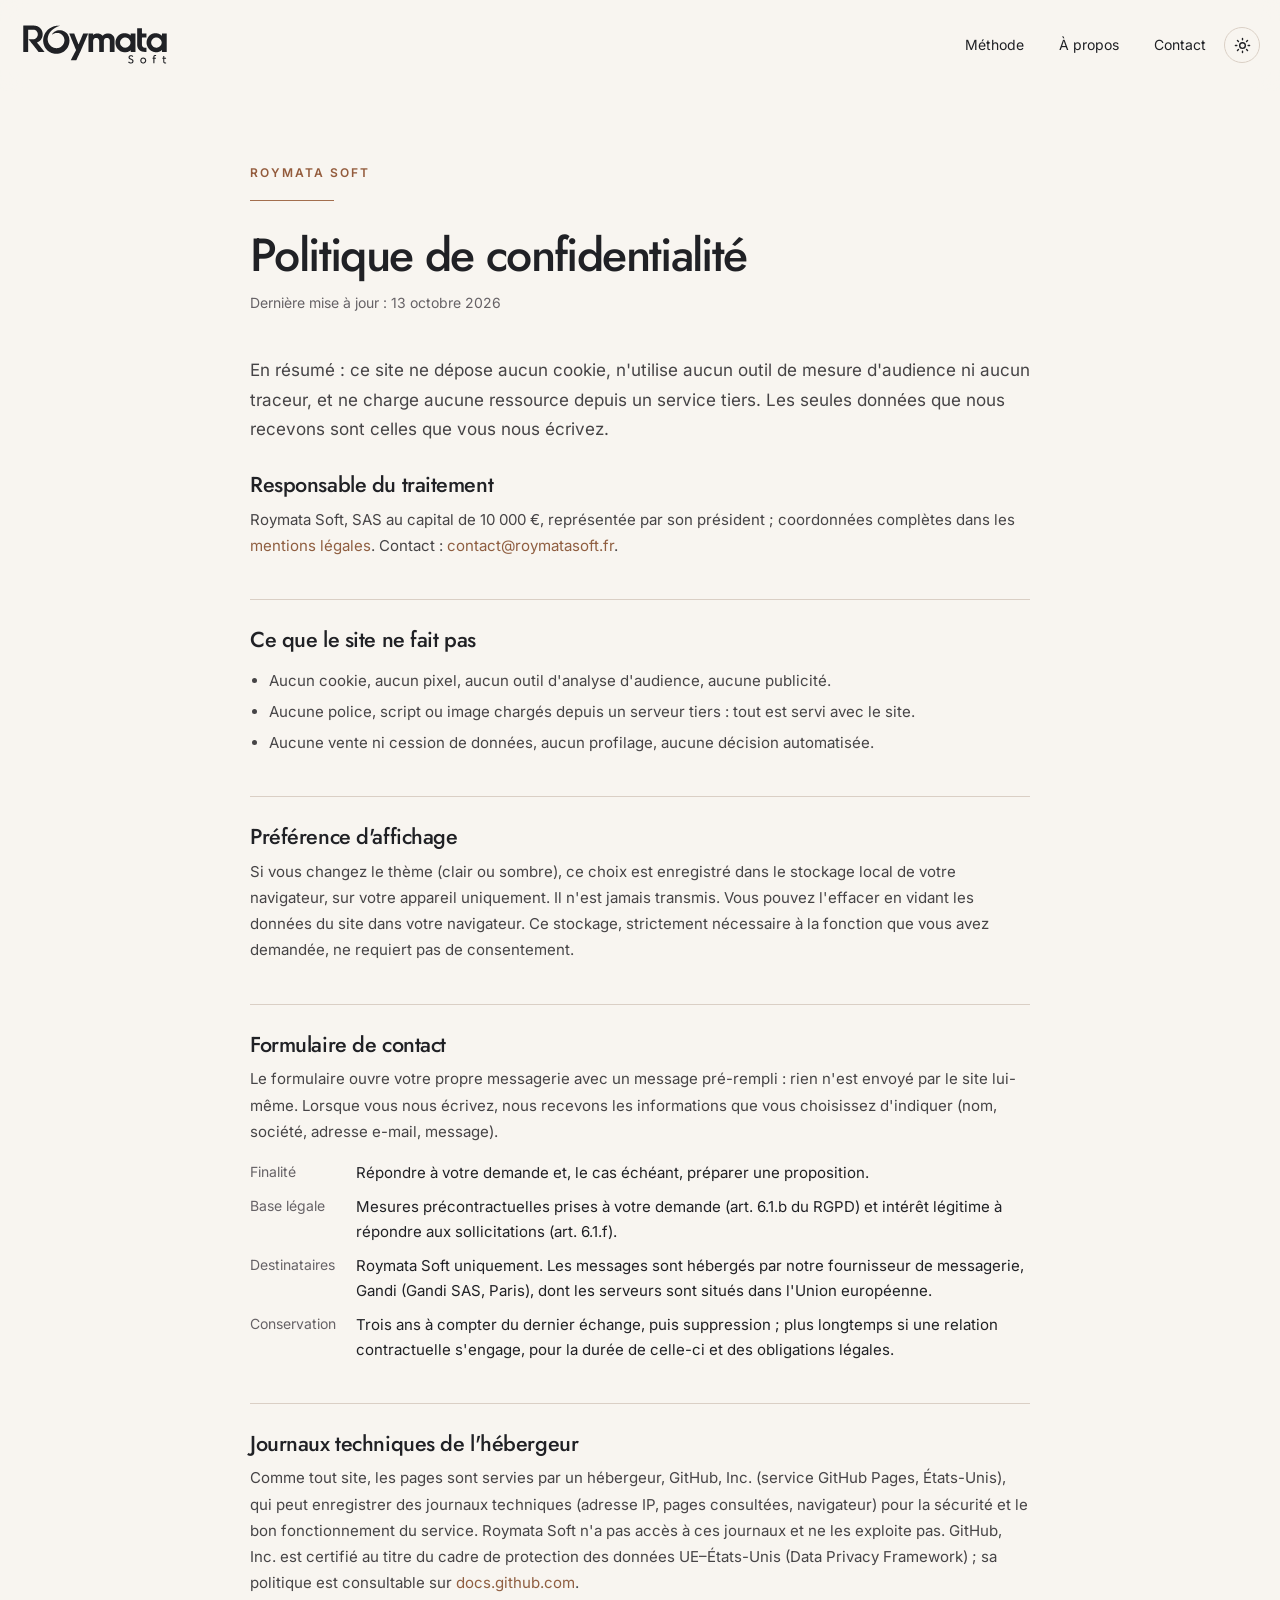
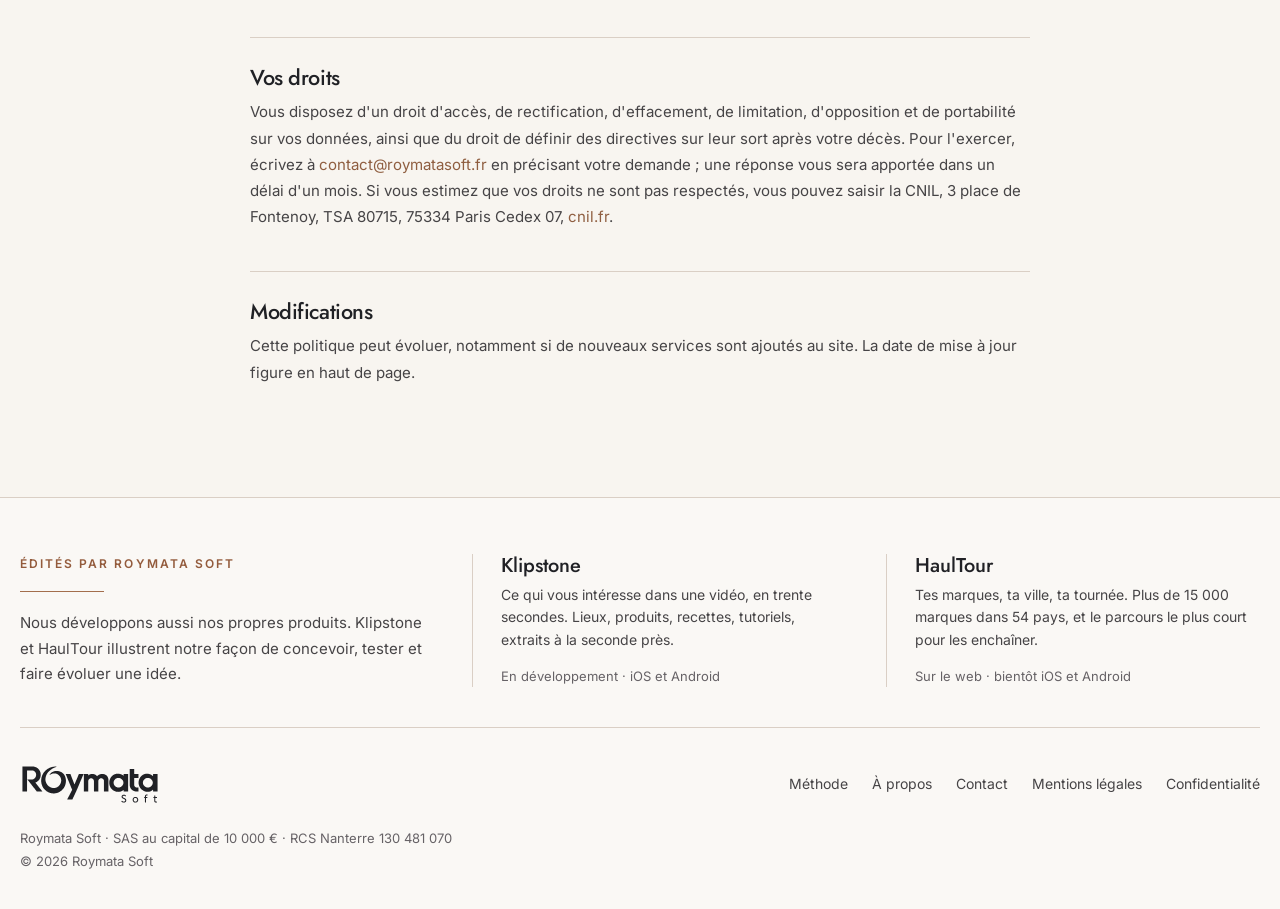
==== commit a000fa05: "Contact : boîte contact@roymatasoft.fr, lien LinkedIn, retrait des adresses postales et mentions du " ====
--- a/confidentialite/index.html
+++ b/confidentialite/index.html
@@ -115,9 +115,12 @@
   /* ===== Accueil ===== */
   /* Accueil : la photo d'origine de la sculpture, fond, lumière et ombre compris, étirée en image de fond ;
      la sculpture nette est calée sur le bord droit de la colonne de contenu. */
-  .hero{min-height:650px;position:relative;display:flex;align-items:center;padding:0;border-top:0;
-    background:url(assets/img/hero-fond.webp) no-repeat right max(0px,calc(50% - 650px)) center / auto 100%,
-      radial-gradient(ellipse at 24% 30%,var(--halo-2) 0%,transparent 53%),#E8D5C1}
+  .hero{height:650px;position:relative;display:flex;align-items:center;padding:0;border-top:0;
+    /* image 2600 x 1000 affichée à 650 px de haut, soit 1690 px de large ; la sculpture finit 1495 px après son bord gauche.
+       On place ce bord gauche à (50vw - 845px) pour que la sculpture finisse au bord droit de la colonne de 1300 px,
+       sans jamais dépasser le bord de l'écran (100vw - 1495px). Pas de pourcentage : il serait relatif à (conteneur - image). */
+    background:url(assets/img/hero-fond.webp) no-repeat min(50vw - 845px, 100vw - 1495px) center / auto 100%,
+      linear-gradient(90deg,#E7D4C0 0%,#E2CDB7 55%,#D7C2AB 100%)}
   .hero::before{content:"";position:absolute;inset:0;background:linear-gradient(90deg,color-mix(in srgb,var(--sable) 55%,transparent) 0%,transparent 45%);pointer-events:none}
   .hero::after{content:"";position:absolute;bottom:0;left:0;right:0;height:1px;background:var(--filet);pointer-events:none}
   :root[data-theme="dark"] .hero::before{background:linear-gradient(90deg,rgba(27,25,23,.72) 0%,rgba(27,25,23,.62) 45%,rgba(27,25,23,.35) 100%)}
@@ -127,7 +130,7 @@
   .hero h1{margin:0 0 28px;max-width:785px}
   .hero p.lead{font-size:18px;line-height:1.8;max-width:600px;color:var(--texte);margin:0 0 40px}
   .actions{display:flex;gap:22px;align-items:center;flex-wrap:wrap}
-  @media (max-width:860px){.hero{min-height:0;background:radial-gradient(ellipse at 84% 24%,var(--halo-1) 0%,transparent 39%),radial-gradient(ellipse at 24% 30%,var(--halo-2) 0%,transparent 53%),var(--sable)}.hero::before{display:none}.herowrap{padding:60px 20px 38px;display:flex;flex-direction:column;align-items:stretch}.eyebrow{font-size:10px;margin-bottom:22px}.hero p.lead{font-size:16px;line-height:1.65}.sculpture{display:flex;position:relative;height:390px;justify-content:center;align-items:center}.sculpture img{width:min(100%,350px);height:420px;object-fit:contain;filter:drop-shadow(0 24px 18px var(--ombre-sculpture))}.sculpture::after{content:"";position:absolute;bottom:7px;width:70%;height:19px;background:var(--sol);filter:blur(15px);z-index:-1}}
+  @media (max-width:860px){.hero{height:auto;min-height:0;background:radial-gradient(ellipse at 84% 24%,var(--halo-1) 0%,transparent 39%),radial-gradient(ellipse at 24% 30%,var(--halo-2) 0%,transparent 53%),var(--sable)}.hero::before{display:none}.herowrap{padding:60px 20px 38px;display:flex;flex-direction:column;align-items:stretch}.eyebrow{font-size:10px;margin-bottom:22px}.hero p.lead{font-size:16px;line-height:1.65}.sculpture{display:flex;position:relative;height:390px;justify-content:center;align-items:center}.sculpture img{width:min(100%,350px);height:420px;object-fit:contain;filter:drop-shadow(0 24px 18px var(--ombre-sculpture))}.sculpture::after{content:"";position:absolute;bottom:7px;width:70%;height:19px;background:var(--sol);filter:blur(15px);z-index:-1}}
 
   /* Bandeau de repères sous l'accueil */
   .reperes{display:grid;grid-template-columns:1.2fr 1fr 1fr;gap:40px;align-items:start}
@@ -294,7 +297,7 @@
     <p class="intro" style="margin-bottom:28px">En résumé : ce site ne dépose aucun cookie, n'utilise aucun outil de mesure d'audience ni aucun traceur, et ne charge aucune ressource depuis un service tiers. Les seules données que nous recevons sont celles que vous nous écrivez.</p>
 
     <h2>Responsable du traitement</h2>
-    <p>Roymata Soft, SAS au capital de 10 000 €, 74 rue du Bournard, 92700 Colombes, représentée par son président. Contact : <mark class="a-completer">contact@roymatasoft.com — adresse à créer</mark>.</p>
+    <p>Roymata Soft, SAS au capital de 10 000 €, représentée par son président ; coordonnées complètes dans les <a href="../mentions-legales/">mentions légales</a>. Contact : <a href="mailto:contact@roymatasoft.fr">contact@roymatasoft.fr</a>.</p>
 
     <h2>Ce que le site ne fait pas</h2>
     <ul>
@@ -319,7 +322,7 @@
     <p>Comme tout site, les pages sont servies par un hébergeur, GitHub, Inc. (service GitHub Pages, États-Unis), qui peut enregistrer des journaux techniques (adresse IP, pages consultées, navigateur) pour la sécurité et le bon fonctionnement du service. Roymata Soft n'a pas accès à ces journaux et ne les exploite pas. GitHub, Inc. est certifié au titre du cadre de protection des données UE–États-Unis (Data Privacy Framework) ; sa politique est consultable sur <a href="https://docs.github.com/site-policy/privacy-policies/github-general-privacy-statement" rel="noopener">docs.github.com</a>.</p>
 
     <h2>Vos droits</h2>
-    <p>Vous disposez d'un droit d'accès, de rectification, d'effacement, de limitation, d'opposition et de portabilité sur vos données, ainsi que du droit de définir des directives sur leur sort après votre décès. Pour l'exercer, écrivez à <mark class="a-completer">contact@roymatasoft.com — adresse à créer</mark> en précisant votre demande ; une réponse vous sera apportée dans un délai d'un mois. Si vous estimez que vos droits ne sont pas respectés, vous pouvez saisir la CNIL, 3 place de Fontenoy, TSA 80715, 75334 Paris Cedex 07, <a href="https://www.cnil.fr" rel="noopener">cnil.fr</a>.</p>
+    <p>Vous disposez d'un droit d'accès, de rectification, d'effacement, de limitation, d'opposition et de portabilité sur vos données, ainsi que du droit de définir des directives sur leur sort après votre décès. Pour l'exercer, écrivez à <a href="mailto:contact@roymatasoft.fr">contact@roymatasoft.fr</a> en précisant votre demande ; une réponse vous sera apportée dans un délai d'un mois. Si vous estimez que vos droits ne sont pas respectés, vous pouvez saisir la CNIL, 3 place de Fontenoy, TSA 80715, 75334 Paris Cedex 07, <a href="https://www.cnil.fr" rel="noopener">cnil.fr</a>.</p>
 
     <h2>Modifications</h2>
     <p>Cette politique peut évoluer, notamment si de nouveaux services sont ajoutés au site. La date de mise à jour figure en haut de page.</p>
@@ -353,8 +356,8 @@
       </div>
     </div>
     <div class="legal">
-      Roymata Soft · SAS au capital de 10 000 € · Siège : 74 rue du Bournard, 92700 Colombes · RCS Nanterre 130 481 070 · Hébergeur : GitHub, Inc.<br>
-      Éditeur de HaulTour et de Klipstone · © 2026 Roymata Soft
+      Roymata Soft · SAS au capital de 10 000 € · RCS Nanterre 130 481 070<br>
+      © 2026 Roymata Soft
     </div>
   </div>
 </footer>
@@ -367,10 +370,28 @@
     r.setAttribute('data-theme',t);
     try{localStorage.setItem('theme',t);}catch(e){}
   }
+  // Envoi du formulaire. Avec SERVICE_URL, le message part vers le service de contact (Cloud Run, Europe) ;
+  // sans, ou si le service ne répond pas, la messagerie du visiteur s'ouvre avec le message pré-rempli.
+  var SERVICE_URL='';
+  var T0=Date.now();
+  function parMessagerie(d){
+    var corps='Nom : '+d.get('nom')+'\nSociété : '+d.get('societe')+'\nE-mail : '+d.get('email')+'\nBesoin : '+d.get('besoin')+'\n\n'+d.get('message');
+    location.href='mailto:contact@roymatasoft.fr?subject='+encodeURIComponent('Contact roymatasoft.com — '+d.get('besoin'))+'&body='+encodeURIComponent(corps);
+  }
   function envoyer(f){
-    var d=new FormData(f);
-    var corps='Nom : '+d.get('nom')+'\nSociété : '+d.get('societe')+'\nE-mail : '+d.get('email')+'\nBesoin : '+d.get('besoin')+'\n\n'+d.get('message');
-    location.href='mailto:contact@roymatasoft.com?subject='+encodeURIComponent('Contact roymatasoft.com — '+d.get('besoin'))+'&body='+encodeURIComponent(corps);
+    var d=new FormData(f), etat=document.getElementById('etat-envoi');
+    if(!SERVICE_URL){parMessagerie(d);return false;}
+    var b=f.querySelector('button[type=submit]'); b.disabled=true; etat.textContent='Envoi en cours…';
+    var corps={nom:d.get('nom'),societe:d.get('societe'),email:d.get('email'),besoin:d.get('besoin'),message:d.get('message'),site_web:d.get('site_web')||'',t0:T0};
+    fetch(SERVICE_URL+'/contact',{method:'POST',headers:{'Content-Type':'application/json'},body:JSON.stringify(corps)})
+      .then(function(r){return r.json().then(function(j){return {ok:r.ok&&j.ok,j:j};});})
+      .then(function(res){
+        if(res.ok){f.reset();T0=Date.now();etat.textContent='Message envoyé. Nous vous répondons rapidement.';}
+        else if(res.j&&res.j.erreur==='trop_de_messages'){etat.textContent='Trop de messages pour le moment. Réessayez un peu plus tard.';}
+        else{etat.textContent='Envoi impossible depuis le site : votre messagerie va s\'ouvrir.';parMessagerie(d);}
+      })
+      .catch(function(){etat.textContent='Envoi impossible depuis le site : votre messagerie va s\'ouvrir.';parMessagerie(d);})
+      .finally(function(){b.disabled=false;});
     return false;
   }
   (function(){
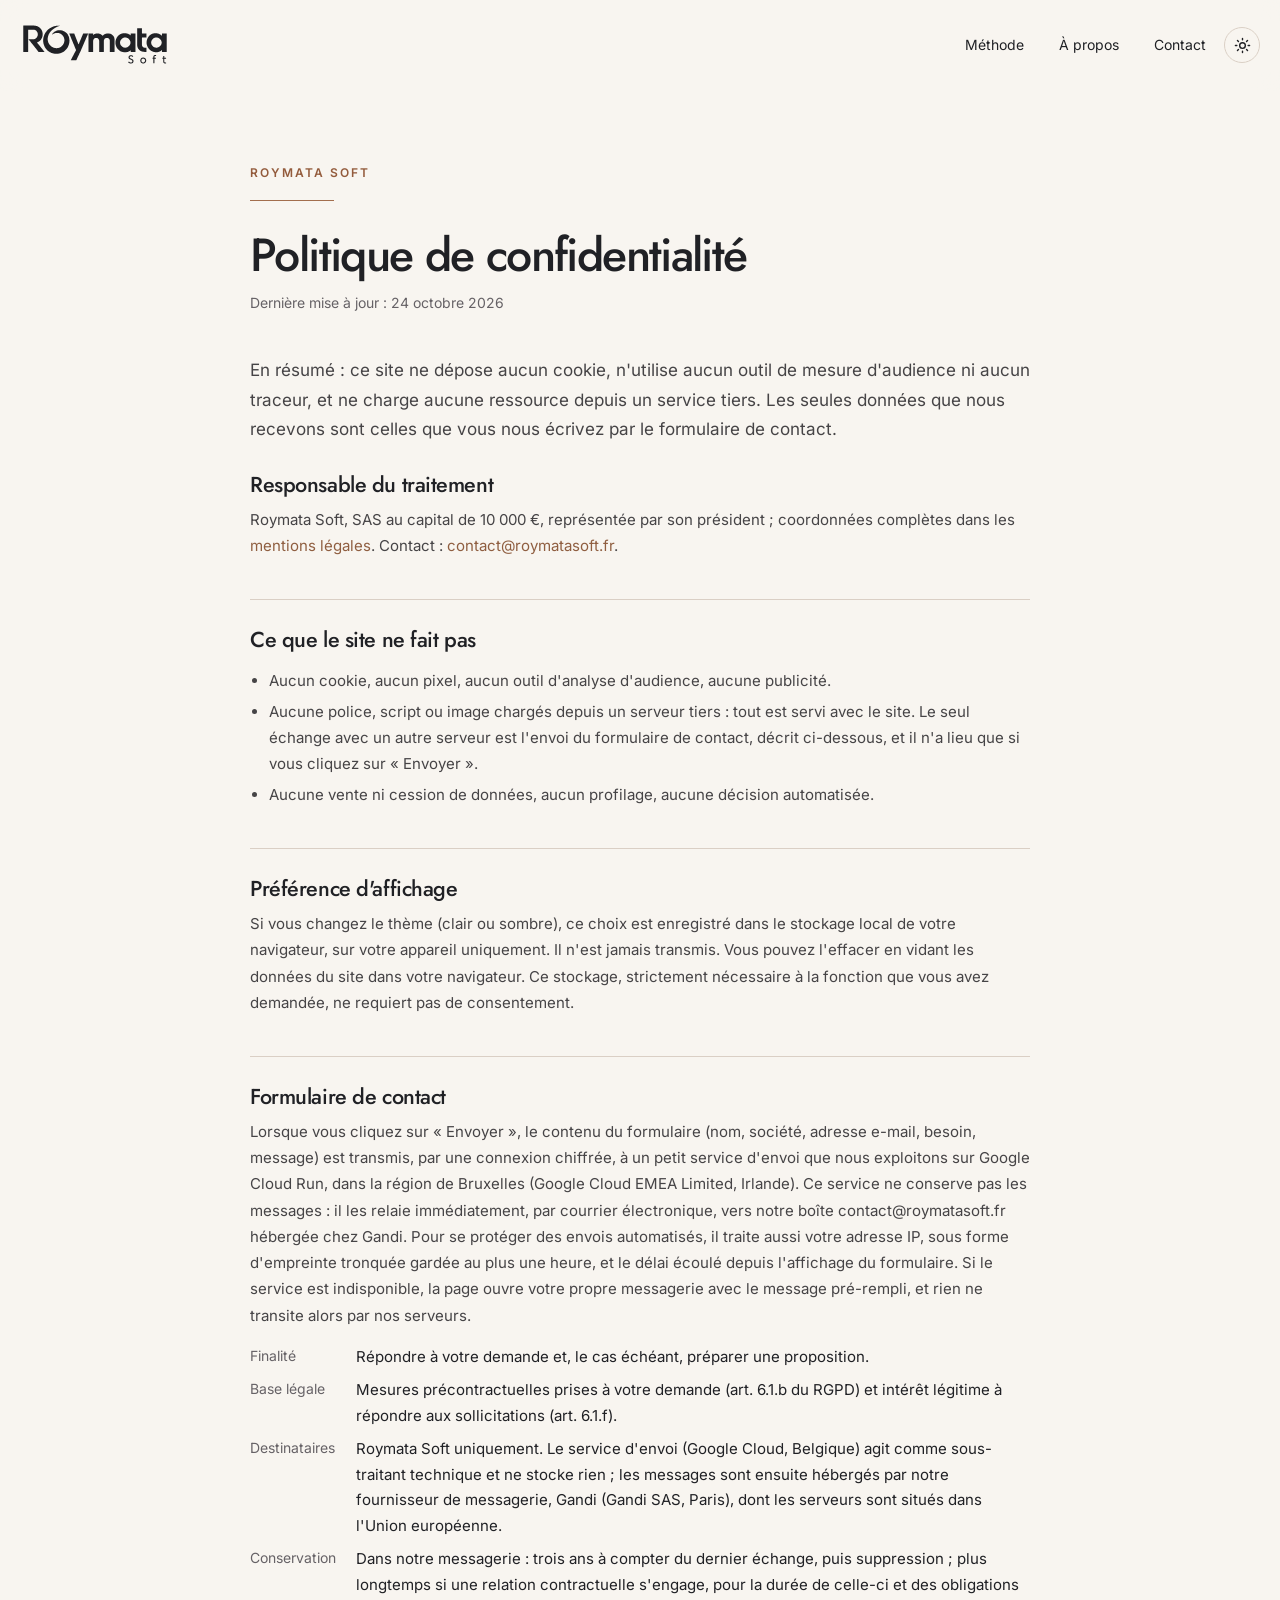
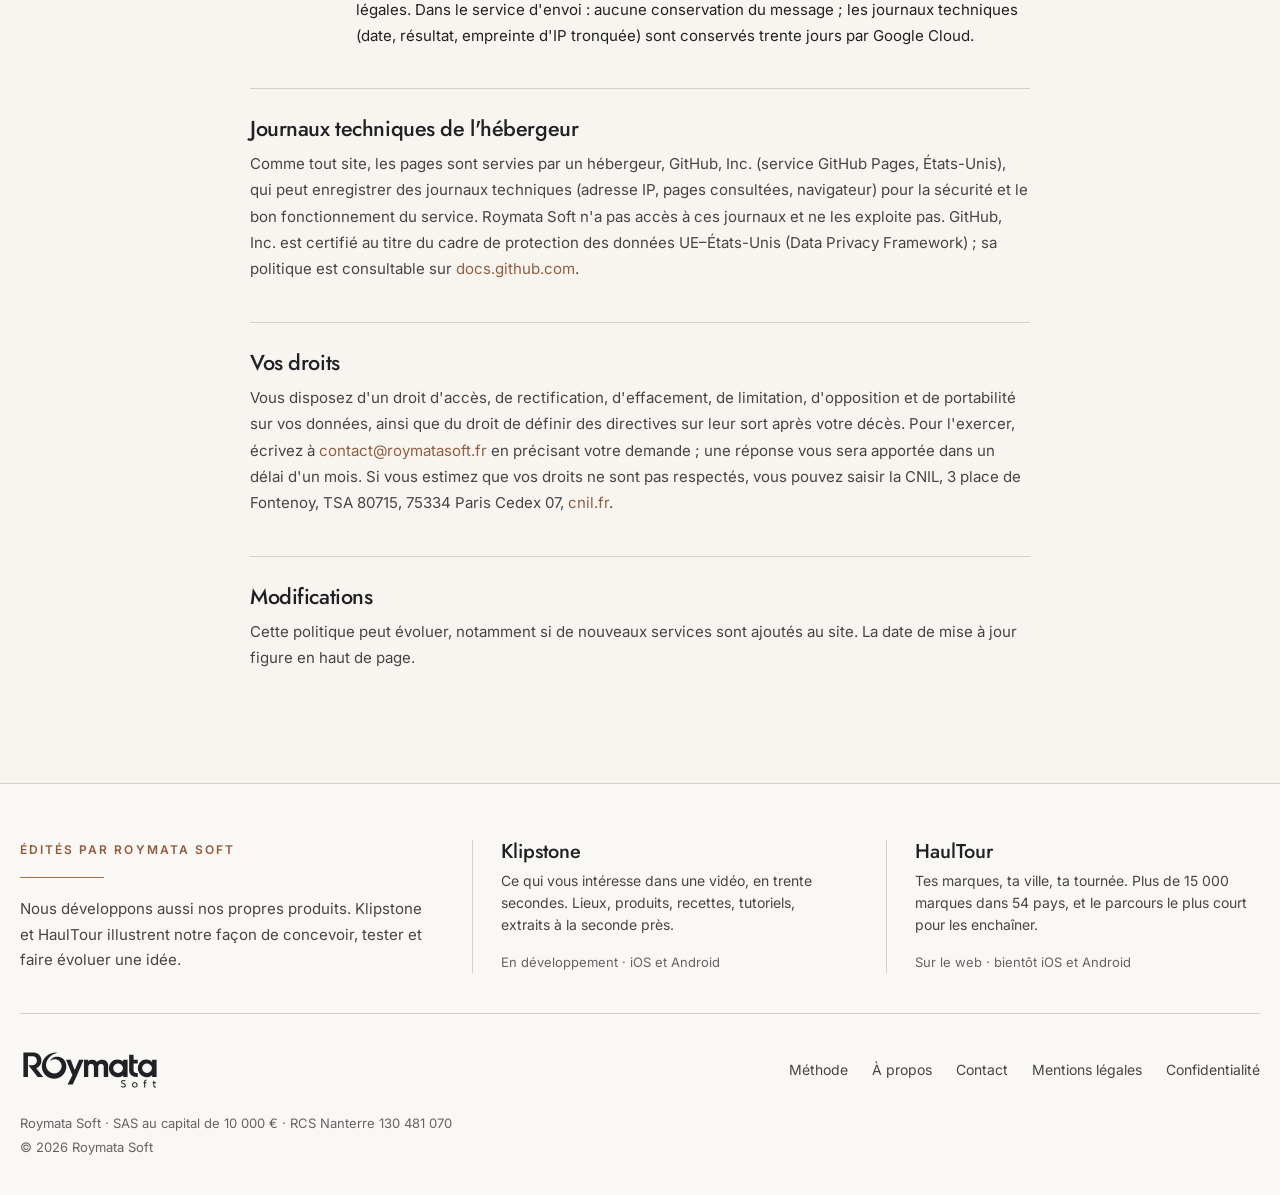
==== commit e3dc3efe: "Confidentialité : description exacte du formulaire (service d'envoi Cloud Run, aucune conservation) " ====
--- a/confidentialite/index.html
+++ b/confidentialite/index.html
@@ -5,6 +5,7 @@
 <meta name="viewport" content="width=device-width, initial-scale=1">
 <title>Politique de confidentialité — Roymata Soft</title>
 <meta name="description" content="Politique de confidentialité de roymatasoft.com : aucun cookie, aucun traceur, données du formulaire de contact, vos droits.">
+<link rel="canonical" href="https://roymatasoft.com/confidentialite/">
 <meta name="robots" content="noindex, nofollow"><!-- brouillon : retirer cette ligne à la mise en ligne définitive -->
 <link rel="icon" href="../assets/monogramme-noir.svg" type="image/svg+xml" media="(prefers-color-scheme: light)">
 <link rel="icon" href="../assets/monogramme-blanc.svg" type="image/svg+xml" media="(prefers-color-scheme: dark)">
@@ -292,9 +293,9 @@
   <div class="wrap article">
     <div class="eyebrow" style="margin-bottom:28px">Roymata Soft</div>
     <h1>Politique de confidentialité</h1>
-    <p class="maj">Dernière mise à jour : 13 octobre 2026</p>
-
-    <p class="intro" style="margin-bottom:28px">En résumé : ce site ne dépose aucun cookie, n'utilise aucun outil de mesure d'audience ni aucun traceur, et ne charge aucune ressource depuis un service tiers. Les seules données que nous recevons sont celles que vous nous écrivez.</p>
+    <p class="maj">Dernière mise à jour : 24 octobre 2026</p>
+
+    <p class="intro" style="margin-bottom:28px">En résumé : ce site ne dépose aucun cookie, n'utilise aucun outil de mesure d'audience ni aucun traceur, et ne charge aucune ressource depuis un service tiers. Les seules données que nous recevons sont celles que vous nous écrivez par le formulaire de contact.</p>
 
     <h2>Responsable du traitement</h2>
     <p>Roymata Soft, SAS au capital de 10 000 €, représentée par son président ; coordonnées complètes dans les <a href="../mentions-legales/">mentions légales</a>. Contact : <a href="mailto:contact@roymatasoft.fr">contact@roymatasoft.fr</a>.</p>
@@ -302,7 +303,7 @@
     <h2>Ce que le site ne fait pas</h2>
     <ul>
       <li>Aucun cookie, aucun pixel, aucun outil d'analyse d'audience, aucune publicité.</li>
-      <li>Aucune police, script ou image chargés depuis un serveur tiers : tout est servi avec le site.</li>
+      <li>Aucune police, script ou image chargés depuis un serveur tiers : tout est servi avec le site. Le seul échange avec un autre serveur est l'envoi du formulaire de contact, décrit ci-dessous, et il n'a lieu que si vous cliquez sur « Envoyer ».</li>
       <li>Aucune vente ni cession de données, aucun profilage, aucune décision automatisée.</li>
     </ul>
 
@@ -310,12 +311,12 @@
     <p>Si vous changez le thème (clair ou sombre), ce choix est enregistré dans le stockage local de votre navigateur, sur votre appareil uniquement. Il n'est jamais transmis. Vous pouvez l'effacer en vidant les données du site dans votre navigateur. Ce stockage, strictement nécessaire à la fonction que vous avez demandée, ne requiert pas de consentement.</p>
 
     <h2>Formulaire de contact</h2>
-    <p>Le formulaire ouvre votre propre messagerie avec un message pré-rempli : rien n'est envoyé par le site lui-même. Lorsque vous nous écrivez, nous recevons les informations que vous choisissez d'indiquer (nom, société, adresse e-mail, message).</p>
+    <p>Lorsque vous cliquez sur « Envoyer », le contenu du formulaire (nom, société, adresse e-mail, besoin, message) est transmis, par une connexion chiffrée, à un petit service d'envoi que nous exploitons sur Google Cloud Run, dans la région de Bruxelles (Google Cloud EMEA Limited, Irlande). Ce service ne conserve pas les messages : il les relaie immédiatement, par courrier électronique, vers notre boîte contact@roymatasoft.fr hébergée chez Gandi. Pour se protéger des envois automatisés, il traite aussi votre adresse IP, sous forme d'empreinte tronquée gardée au plus une heure, et le délai écoulé depuis l'affichage du formulaire. Si le service est indisponible, la page ouvre votre propre messagerie avec le message pré-rempli, et rien ne transite alors par nos serveurs.</p>
     <dl>
       <dt>Finalité</dt><dd>Répondre à votre demande et, le cas échéant, préparer une proposition.</dd>
       <dt>Base légale</dt><dd>Mesures précontractuelles prises à votre demande (art. 6.1.b du RGPD) et intérêt légitime à répondre aux sollicitations (art. 6.1.f).</dd>
-      <dt>Destinataires</dt><dd>Roymata Soft uniquement. Les messages sont hébergés par notre fournisseur de messagerie, Gandi (Gandi SAS, Paris), dont les serveurs sont situés dans l'Union européenne.</dd>
-      <dt>Conservation</dt><dd>Trois ans à compter du dernier échange, puis suppression ; plus longtemps si une relation contractuelle s'engage, pour la durée de celle-ci et des obligations légales.</dd>
+      <dt>Destinataires</dt><dd>Roymata Soft uniquement. Le service d'envoi (Google Cloud, Belgique) agit comme sous-traitant technique et ne stocke rien ; les messages sont ensuite hébergés par notre fournisseur de messagerie, Gandi (Gandi SAS, Paris), dont les serveurs sont situés dans l'Union européenne.</dd>
+      <dt>Conservation</dt><dd>Dans notre messagerie : trois ans à compter du dernier échange, puis suppression ; plus longtemps si une relation contractuelle s'engage, pour la durée de celle-ci et des obligations légales. Dans le service d'envoi : aucune conservation du message ; les journaux techniques (date, résultat, empreinte d'IP tronquée) sont conservés trente jours par Google Cloud.</dd>
     </dl>
 
     <h2>Journaux techniques de l'hébergeur</h2>
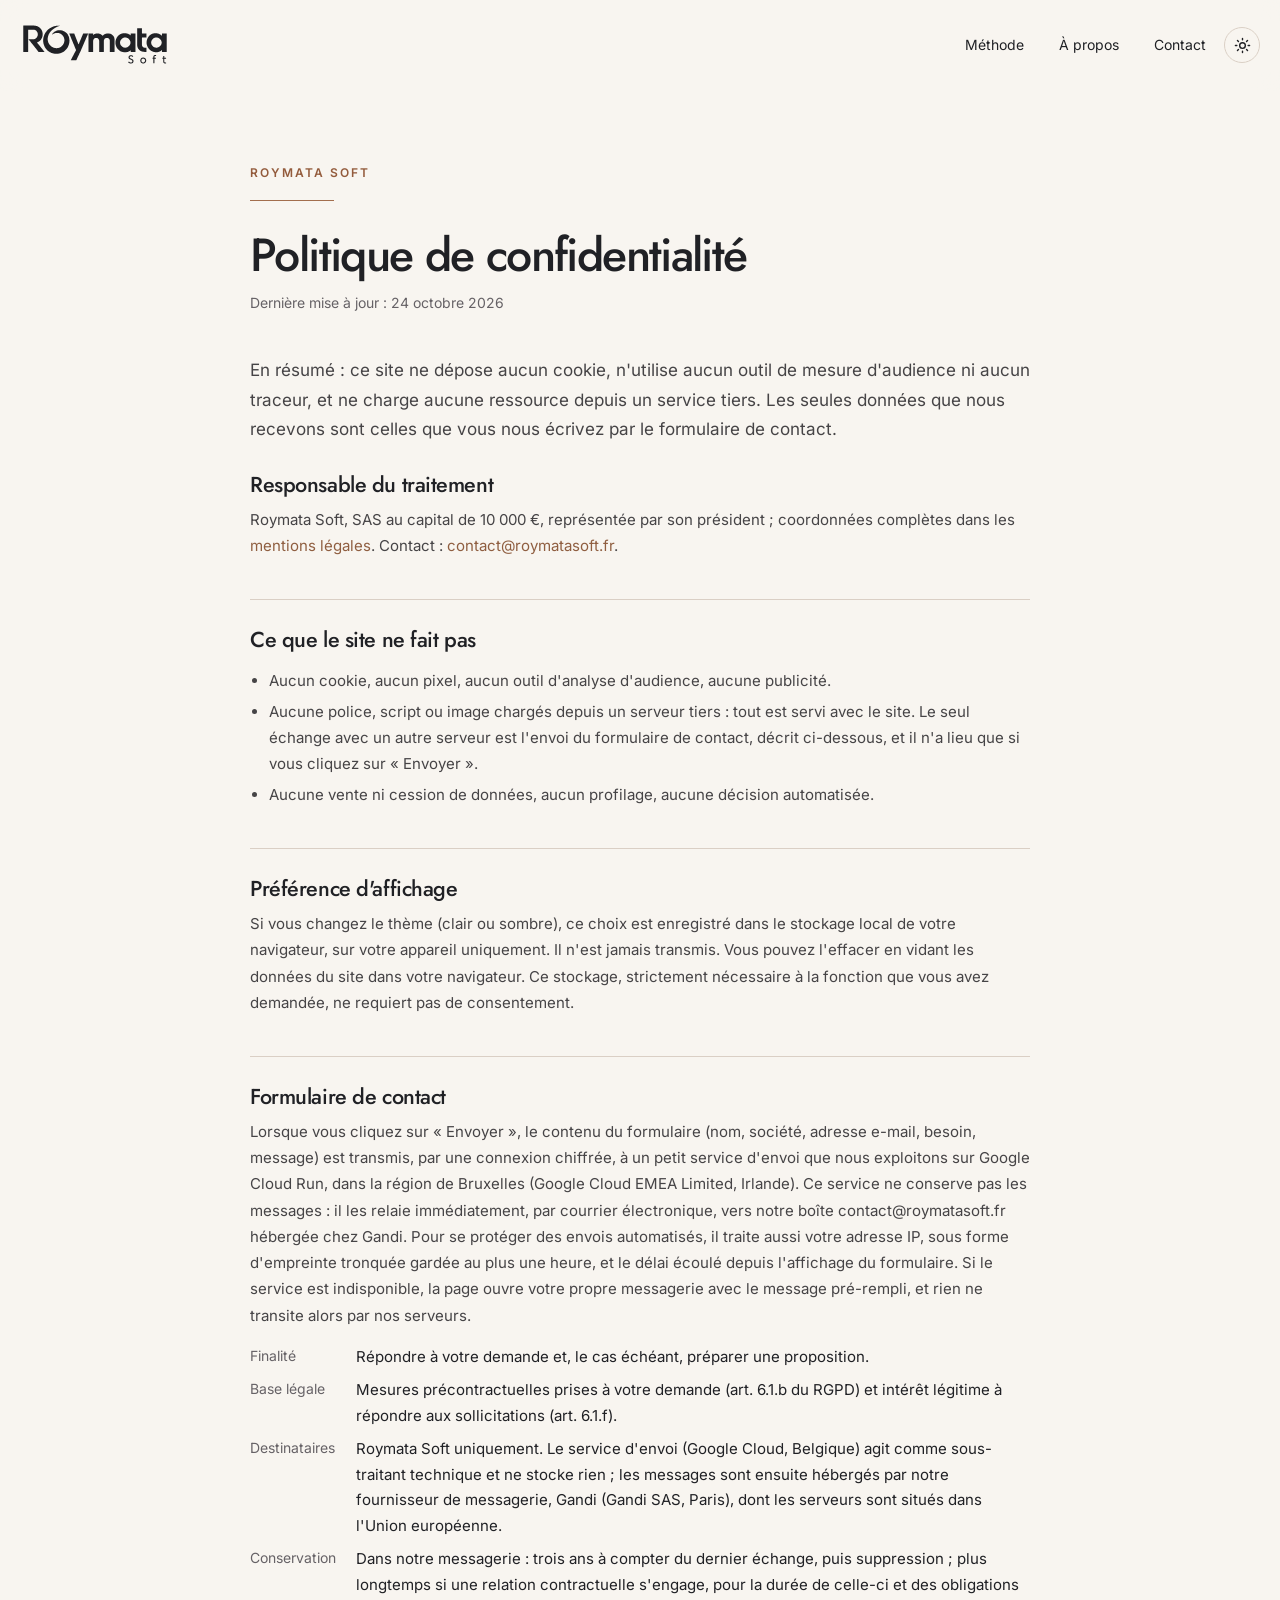
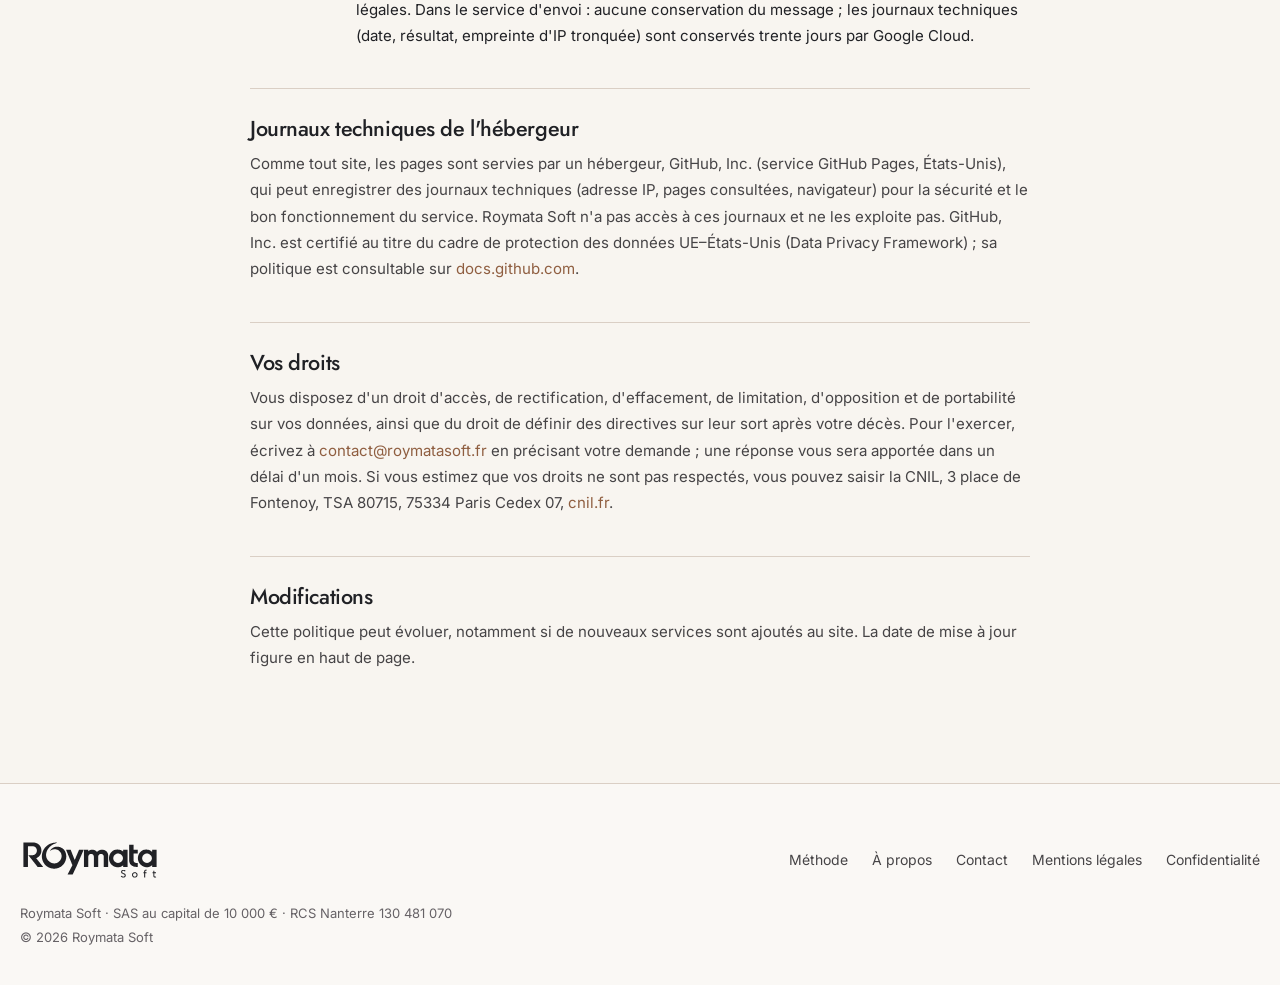
==== commit dd8cb10f: "Repositionnement : audit, transition, gestion de projet pour les PME - Accroche « Une PME peut trava" ====
--- a/confidentialite/index.html
+++ b/confidentialite/index.html
@@ -6,7 +6,6 @@
 <title>Politique de confidentialité — Roymata Soft</title>
 <meta name="description" content="Politique de confidentialité de roymatasoft.com : aucun cookie, aucun traceur, données du formulaire de contact, vos droits.">
 <link rel="canonical" href="https://roymatasoft.com/confidentialite/">
-<meta name="robots" content="noindex, nofollow"><!-- brouillon : retirer cette ligne à la mise en ligne définitive -->
 <link rel="icon" href="../assets/monogramme-noir.svg" type="image/svg+xml" media="(prefers-color-scheme: light)">
 <link rel="icon" href="../assets/monogramme-blanc.svg" type="image/svg+xml" media="(prefers-color-scheme: dark)">
 <script>
@@ -333,22 +332,6 @@
 
 <footer>
   <div class="wrap">
-    <div class="edites">
-      <div class="edites-titre">
-        <div class="eyebrow">Édités par Roymata Soft</div>
-        <p>Nous développons aussi nos propres produits. Klipstone et HaulTour illustrent notre façon de concevoir, tester et faire évoluer une idée.</p>
-      </div>
-      <div class="edite">
-        <b>Klipstone</b>
-        <span>Ce qui vous intéresse dans une vidéo, en trente secondes. Lieux, produits, recettes, tutoriels, extraits à la seconde près.</span>
-        <em>En développement · iOS et Android</em>
-      </div>
-      <div class="edite">
-        <b>HaulTour</b>
-        <span>Tes marques, ta ville, ta tournée. Plus de 15 000 marques dans 54 pays, et le parcours le plus court pour les enchaîner.</span>
-        <em>Sur le web · bientôt iOS et Android</em>
-      </div>
-    </div>
     <div class="haut">
       <span class="logo" style="width:140px"></span>
       <div class="liens">
